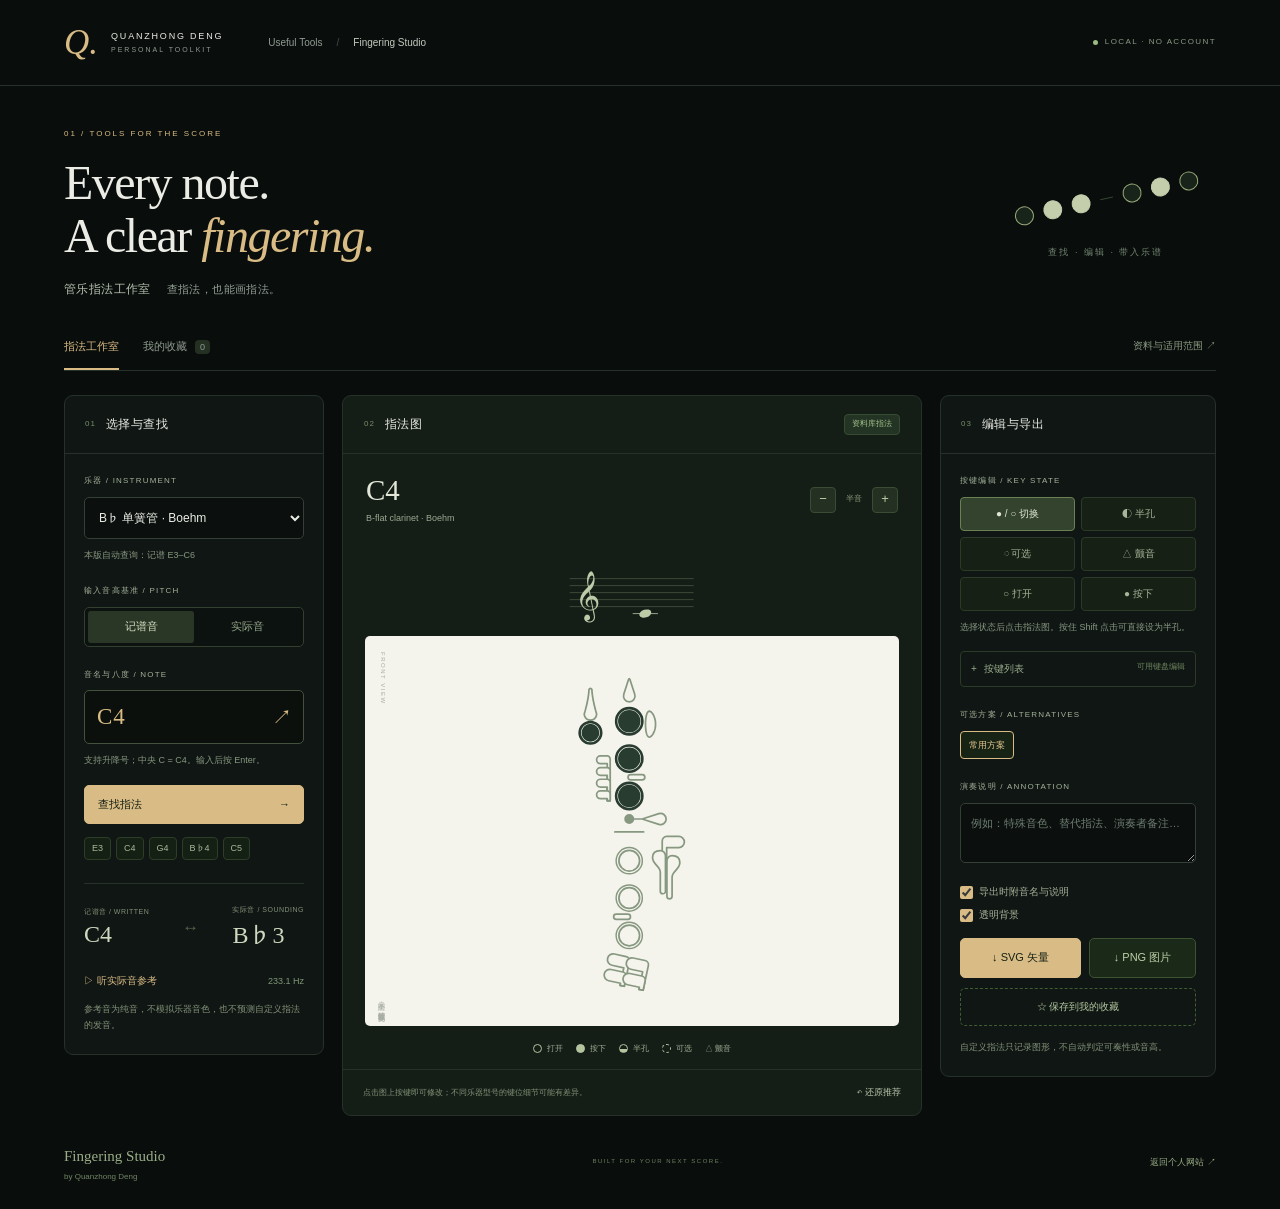
==== fingering/index.html @ a36b81ee "Add files via upload" ====
<!doctype html>
<html lang="zh-CN"><head><meta charset="utf-8"><meta name="viewport" content="width=device-width,initial-scale=1"><title>Fingering Studio · 管乐指法工作室</title><meta name="description" content="查询常用管乐指法、编辑指法图，导出 SVG 与透明 PNG。完全在浏览器内运行。"><link rel="icon" href="data:image/svg+xml,%3Csvg xmlns='http://www.w3.org/2000/svg' viewBox='0 0 64 64'%3E%3Crect width='64' height='64' rx='15' fill='%230d1210'/%3E%3Cg fill='%23d9bc85'%3E%3Ccircle cx='32' cy='17' r='6'/%3E%3Ccircle cx='32' cy='32' r='6'/%3E%3Ccircle cx='32' cy='47' r='6'/%3E%3C/g%3E%3C/svg%3E"><style>:root{--bg:#090d0c;--panel:#101614;--line:#26312a;--gold:#d9bc85;--ink:#ebece5;--muted:#909c91;--green:#b7c8a6;--paper:#f4f3ec}*{box-sizing:border-box}body{margin:0;background:var(--bg);color:var(--ink);font:13px/1.6 -apple-system,BlinkMacSystemFont,'Segoe UI','PingFang SC',sans-serif}button,input,select,textarea{font:inherit}button{cursor:pointer;color:inherit;border:0;transition:background .18s,color .18s,border-color .18s}button:disabled{opacity:.42;cursor:not-allowed}button:focus-visible,a:focus-visible,summary:focus-visible{outline:2px solid var(--gold);outline-offset:4px}a{color:inherit;text-decoration:none}input,select,textarea{color:var(--ink);background:#0b100e;border:1px solid #344036;border-radius:5px;outline:none}input:focus,select:focus,textarea:focus{border-color:var(--gold)}select{width:100%;height:42px;padding:0 10px;font-size:12px}option{background:#131b16}input[type=checkbox]{accent-color:var(--gold)}textarea{width:100%;padding:10px;resize:vertical;line-height:1.7;font-size:11px}textarea::placeholder{color:#6d7c70}[hidden]{display:none!important}.topbar{height:86px;padding:0 5%;display:flex;align-items:center;gap:45px;border-bottom:1px solid var(--line)}.brand{display:flex;align-items:center;gap:13px;flex-shrink:0}.brand>span{font:italic 35px Georgia,serif;color:var(--gold)}.brand>div{font-size:9px;letter-spacing:1.8px;line-height:1.8}.brand small{display:block;color:var(--muted);font-size:7px;letter-spacing:2px}.breadcrumb{font-size:10px;color:var(--muted);display:flex;gap:14px;align-items:center}.breadcrumb span{color:#415044}.breadcrumb b{font-weight:400;color:#c4cbbf}.local{margin-left:auto;color:#8b9c86;font-size:8px;letter-spacing:1.4px;display:flex;align-items:center;gap:7px}.local i{height:5px;width:5px;background:#9cba83;border-radius:50%}main{max-width:1480px;padding:42px 5% 0;margin:0 auto}.intro{display:flex;align-items:center;justify-content:space-between;margin-bottom:38px}.eyebrow{font-size:8px;color:var(--gold);letter-spacing:2px;margin-bottom:16px}h1{font:400 48px/1.1 Georgia,'Times New Roman',serif;letter-spacing:-1.5px;margin:0}h1 em{color:var(--gold);font-weight:400}.intro p{margin:18px 0 0;font-size:12px;color:#b4bfad;letter-spacing:.4px}.intro p span{margin-left:12px;color:var(--muted);font-size:11px}.intro-side{text-align:center;min-width:220px}.intro-side p{font-size:9px;color:#728571;letter-spacing:2px}.decor{display:flex;gap:10px;align-items:center;justify-content:center;transform:rotate(-12deg);height:58px}.decor i{height:19px;width:19px;border:1px solid #9aab7b;border-radius:50%;background:#182319}.decor i:nth-child(2),.decor i:nth-child(3),.decor i:nth-child(6){background:#c4ceac;border-color:#c4ceac}.decor span{height:1px;width:13px;background:#344631}.workspace-tabs{display:flex;align-items:center;gap:24px;border-bottom:1px solid var(--line);margin-bottom:24px}.workspace-tabs button{padding:0 0 13px;background:none;font-size:11px;color:var(--muted);border-bottom:2px solid transparent}.workspace-tabs button.active{color:var(--gold);border-color:var(--gold)}.workspace-tabs button span{font-size:9px;background:#233022;padding:2px 5px;margin-left:5px;border-radius:4px}.workspace-tabs .help-link{margin-left:auto;color:#8c9b82;font-size:10px}.studio-grid{display:grid;grid-template-columns:260px minmax(285px,1fr) 276px;gap:18px;align-items:start}.panel{border:1px solid var(--line);background:var(--panel);border-radius:9px;overflow:hidden}.panel-head{height:58px;padding:0 20px;display:flex;align-items:center;gap:10px;border-bottom:1px solid var(--line);justify-content:flex-start}.panel-head-title{display:flex;align-items:center;gap:10px}.section-num{font-size:8px;letter-spacing:1px;color:#778e69}h2{font-size:12px;font-weight:500;letter-spacing:.4px;margin:0}.control-content{padding:21px 19px}.field-label{display:block;font-size:8px;letter-spacing:1.2px;color:#a3b198;margin-bottom:9px;margin-top:22px}.field-label:first-child{margin-top:0}.field-hint{display:block;font-size:9px;color:#87977f;line-height:1.8;margin:8px 0 0}.segmented{display:flex;border:1px solid #33402e;border-radius:5px;overflow:hidden;padding:3px;background:#0c120f}.segmented button{flex:1;padding:7px;background:none;color:#94a489;font-size:11px;border-radius:3px}.segmented button.active{background:#2b3726;color:#d2ddc0}.note-input-wrap{display:flex;border:1px solid #44513c;border-radius:5px;background:#0b100d;height:54px}.note-input-wrap:focus-within{border-color:var(--gold)}.note-input-wrap input{width:100%;min-width:0;border:0;background:none;padding:0 12px;font-size:23px;letter-spacing:1px;color:var(--gold);font-family:Georgia,serif}.note-input-wrap button{width:43px;background:none;color:var(--gold);font-size:20px;flex-shrink:0}.primary{background:var(--gold);color:#152015;border:1px solid var(--gold);font-size:11px;font-weight:500;padding:10px 13px;border-radius:5px}.primary:hover{background:#e6ce9f;border-color:#e6ce9f}.search-button{margin-top:16px;width:100%;display:flex;justify-content:space-between;align-items:center}.examples{display:flex;flex-wrap:wrap;gap:5px;margin-top:13px}.examples button{background:#152015;border:1px solid #2d3d28;color:#a9b89b;padding:3px 7px;border-radius:4px;font-size:9px}.examples button:hover{border-color:#879e6c}.pitch-result{display:flex;align-items:center;justify-content:space-between;border-top:1px solid var(--line);margin-top:23px;padding-top:20px}.pitch-result small{display:block;font-size:7px;color:#829178;letter-spacing:.5px}.pitch-result strong{display:block;margin-top:4px;font:24px Georgia,serif;font-weight:400;color:#cfd8bf}.pitch-result>span{font-size:17px;color:#51634a}.tone-button{background:none;color:var(--gold);padding:0;margin-top:22px;display:flex;align-items:center;gap:6px;width:100%;font-size:10px}.tone-button>span{margin-left:auto;color:#829975;font-size:9px}.fineprint{font-size:9px;color:#829178;line-height:1.8;margin:12px 0 0}.error{font-size:10px;background:#3a2b20;color:#e4bc87;border:1px solid #655039;padding:10px;border-radius:4px;margin-top:12px}.diagram-panel{background:#151d17}.diagram-panel .panel-head{justify-content:space-between;padding:0 21px}.status-badge{font-size:8px;background:#233424;border:1px solid #354c32;color:#a6c48d;padding:3px 7px;border-radius:4px;white-space:nowrap}.status-badge.custom{background:#443724;border-color:#705936;color:#dec28a}.diagram-top{padding:20px 23px 0;display:flex;align-items:center;justify-content:space-between;gap:12px}.diagram-top strong{display:inline-block;font:29px Georgia,serif;color:#e2e7d7}.diagram-top>div>span{display:block;color:#9ba990;font-size:9px;margin-top:4px}.stepper{display:flex;align-items:center;gap:10px}.stepper>span{font-size:8px!important;color:#8b9e7b!important;margin:0!important}.stepper button{height:26px;width:26px;background:#243122;border:1px solid #3b4c34;border-radius:4px;color:#c1d1ab}.staff{height:105px;text-align:center;margin-top:5px}.staff svg{height:100%;width:220px}.paper-stage{position:relative;background:var(--paper);margin:0 22px;border-radius:5px;min-height:390px;display:flex;align-items:center;justify-content:center;padding:20px;overflow:hidden}.paper-stage::before{content:'';position:absolute;inset:0;pointer-events:none;opacity:.22;background-image:radial-gradient(#adb4a7 .55px,transparent .55px);background-size:12px 12px}.diagram{position:relative;z-index:1;--fc-ink:#283c30;--fc-key:#f4f3ec;--fc-line:#879880;--fc-paper:#f4f3ec;--fc-accent:#283c30;--fc-text:#283c30;--fc-stroke:1.2;--fc-font:Arial,sans-serif}.diagram>svg{height:345px;width:auto;overflow:visible;display:block;max-width:100%}.diagram .fc-key{cursor:pointer;outline:none}.diagram .fc-key:hover{filter:drop-shadow(0 0 1px #8b7334)}.diagram .fc-key:focus-visible{filter:drop-shadow(0 0 2px #7b5d20)}.diagram-side{position:absolute;left:11px;top:16px;bottom:16px;display:flex;justify-content:space-between;flex-direction:column;pointer-events:none;z-index:1}.diagram-side span{writing-mode:vertical-rl;letter-spacing:1.5px;font-size:6px;color:#a6ada0}.diagram-side span:last-child{font-size:7px;letter-spacing:.5px}.diagram-legend{display:flex;justify-content:center;align-items:center;gap:13px;flex-wrap:wrap;padding:17px 15px 14px;font-size:8px;color:#a2af95}.diagram-legend>span{display:flex;align-items:center;gap:5px}.diagram-legend i{width:9px;height:9px;border:1px solid #b4c49f;display:inline-block;border-radius:50%}.legend-down{background:#b4c49f}.legend-half{background:linear-gradient(to top,#b4c49f 50%,transparent 50%)}.diagram-legend .legend-optional{border-style:dashed}.diagram-footer{border-top:1px solid var(--line);padding:13px 20px;display:flex;align-items:center;gap:10px;justify-content:space-between}.diagram-footer p{font-size:8px;line-height:1.7;color:#819477;margin:0;max-width:260px}.subtle-button{background:none;color:#bdc9ad;font-size:9px;white-space:nowrap;padding:2px 0}.unsupported{background:#423622;border:1px solid #6d5835;color:#ddc491;font-size:10px;line-height:1.8;padding:11px;margin:4px 22px 15px;border-radius:5px}.high-note-hint{font-size:9px;color:#cdbd92;padding:10px 22px 0}.brush-grid{display:grid;grid-template-columns:1fr 1fr;gap:6px}.brush-grid button{background:#162015;border:1px solid #2c3b27;padding:8px 5px;font-size:10px;color:#a7b59a;border-radius:4px}.brush-grid button.active{background:#34432d;color:#e0e7d3;border-color:#6a8154}.key-details{margin-top:16px;border:1px solid #2b3b27;border-radius:4px;padding:9px 10px;color:#99ac8b;font-size:10px}.key-details summary{cursor:pointer;list-style:none}.key-details summary::before{content:'+';margin-right:7px}.key-details[open] summary::before{content:'−'}.key-details summary span{font-size:8px;float:right;color:#6e865f}.key-controls{max-height:280px;overflow:auto;margin-top:12px;scrollbar-color:#43593a #152012}.key-row{display:flex;align-items:center;gap:7px;margin-bottom:7px}.key-row label{flex:1;min-width:0;font-size:9px;color:#b8c5ad;line-height:1.4}.key-row select{width:76px;font-size:9px;height:29px;flex-shrink:0;padding:0 5px}.alternatives{display:flex;gap:5px;flex-wrap:wrap}.alternatives button{background:#172315;color:#a3b994;border:1px solid #30442a;border-radius:4px;padding:6px 8px;font-size:9px}.alternatives button.active{border-color:#d9bc85;color:#e2c68e}.alternatives p{font-size:9px;color:#84977a;margin:0}.export-options{display:grid;gap:7px;margin:15px 0}.export-options label{display:flex;align-items:center;gap:6px;font-size:10px;color:#a4b197}.export-options input{margin:0}.export-buttons{display:flex;gap:8px}.export-buttons button{flex:1;white-space:nowrap}.export-buttons button:not(.primary){background:#1b2a18;border:1px solid #3d5332;border-radius:5px;color:#bdcfa9;font-size:11px}.export-buttons button:not(.primary):hover{background:#2c3e25}.save-button{width:100%;padding:10px;margin-top:10px;background:none;color:#b4c89f;border:1px dashed #405c32;border-radius:5px;font-size:10px}.save-button:hover{background:#23371c}.edit-panel .fineprint{margin-top:13px}.library-panel{min-height:400px}.library-panel .panel-head{justify-content:space-between}.library-actions{display:flex;gap:18px}.library-actions button{background:none;color:#acbd9a;font-size:10px}.library-note{color:#91a482;font-size:11px;margin:21px}.collection-grid{display:grid;grid-template-columns:repeat(auto-fill,minmax(190px,1fr));gap:15px;padding:0 20px 20px}.collection-card{border:1px solid #344a2c;border-radius:6px;background:#152013;overflow:hidden}.collection-image{height:170px;background:#eeeee5;padding:13px;display:flex;justify-content:center;--fc-ink:#222;--fc-key:#eeeee5;--fc-line:#777;--fc-paper:#eeeee5;--fc-text:#222;--fc-accent:#222}.collection-image svg{height:100%;width:auto}.collection-card h3{margin:13px 13px 4px;font:21px Georgia,serif;color:#d3dfc3}.collection-card p{font-size:9px;color:#96ab85;line-height:1.8;margin:0 13px 13px;overflow-wrap:anywhere}.collection-actions{border-top:1px solid #2f4228;padding:10px 12px;display:flex;justify-content:space-between}.collection-actions button{font-size:10px;background:none;color:#c4d3b3}.collection-actions button:last-child{color:#a59173}.empty-library{grid-column:1/-1;min-height:290px;display:flex;align-items:center;justify-content:center;flex-direction:column;color:#7c946c}.empty-library strong{font:30px Georgia,serif;color:#aabd97}.empty-library p{font-size:11px}.empty-library button{margin-top:15px}footer{display:flex;justify-content:space-between;align-items:center;color:#6f8360;font-size:8px;gap:15px;margin:28px 0}footer>span:first-child{font-family:Georgia,serif;font-size:15px;color:#9bad88}footer em{font:8px sans-serif;color:#718564;display:block;margin-top:4px}footer>span:nth-child(2){font-size:6px;letter-spacing:1.5px}footer a{font-size:9px;color:#96ab82}.toast{position:fixed;bottom:23px;left:50%;transform:translateX(-50%);background:#e3d3ad;color:#20311b;padding:13px 20px;border-radius:7px;font-size:12px;box-shadow:0 6px 25px #0006;z-index:100;max-width:85vw}dialog{width:590px;max-width:calc(100vw - 34px);max-height:85vh;overflow:auto;background:#131d15;color:#c7d5bb;border:1px solid #405836;border-radius:12px;padding:32px;box-shadow:0 25px 90px #0009}dialog::backdrop{background:#0009;backdrop-filter:blur(5px)}dialog .dialog-close{position:absolute;top:10px;right:15px;background:none;color:#aabd97;font-size:28px}dialog h2{font:27px Georgia,serif;margin:8px 0 20px}dialog p{font-size:11px;line-height:1.95;color:#a9bc9a}dialog a{color:#ddc28c;text-decoration:underline;text-underline-offset:3px}dialog .coverage{background:#1c2a19;border:1px solid #334a29;padding:12px 17px;border-radius:5px;margin:20px 0}dialog .coverage p{margin:6px 0}dialog .source-links{display:flex;flex-wrap:wrap;gap:14px}dialog details{margin-top:20px;font-size:11px}dialog details summary{cursor:pointer;color:#b6cba5}dialog pre{font-size:9px;white-space:pre-wrap;overflow-wrap:anywhere;line-height:1.7;padding:15px;background:#0b120c;border-radius:5px;max-height:250px;overflow:auto}
@media(min-width:1550px){main{padding-top:48px}h1{font-size:56px}.studio-grid{grid-template-columns:280px minmax(340px,1fr) 300px}.paper-stage{min-height:430px}.diagram>svg{height:385px}.control-content{padding:24px}.field-label{margin-top:24px}}
@media(max-width:1150px){main{padding-left:3%;padding-right:3%}.studio-grid{grid-template-columns:235px minmax(250px,1fr) 250px;gap:12px}.topbar{padding:0 3%;gap:25px}.control-content{padding:18px 15px}.panel-head{padding:0 15px}.paper-stage{margin:0 15px}.diagram-footer{padding:12px 15px}.diagram-top{padding:18px 17px 0}.diagram-legend{gap:9px}.diagram-panel .panel-head{padding:0 17px}.status-badge{font-size:7px}.paper-stage{min-height:365px}.diagram>svg{height:325px}.intro-side{min-width:190px}}
@media(max-width:950px){.studio-grid{grid-template-columns:235px minmax(280px,1fr)}.edit-panel{grid-column:1/-1}.edit-panel .control-content{display:grid;grid-template-columns:1fr 1fr;column-gap:30px}.edit-panel .control-content>*{grid-column:1/-1}.edit-panel .brush-grid{grid-template-columns:repeat(6,1fr)}.edit-panel .field-hint{margin-top:10px}.edit-panel .key-controls{display:grid;grid-template-columns:1fr 1fr;gap:5px 20px}.edit-panel .field-label:first-child{margin-top:0}.edit-panel .export-buttons{max-width:400px}.edit-panel .save-button{max-width:400px}.local{display:none}.paper-stage{min-height:410px}.diagram>svg{height:365px}.control-content{padding:20px 18px}.intro-side{margin-right:15px}.intro{margin-bottom:30px}.topbar{height:76px}}
@media(max-width:620px){main{padding:28px 17px 0}.topbar{height:68px;padding:0 18px;gap:18px;justify-content:space-between}.brand>div{font-size:7px;letter-spacing:1px}.brand small{font-size:6px;letter-spacing:1px}.brand>span{font-size:31px}.brand{gap:9px}.breadcrumb{font-size:8px;gap:7px}.breadcrumb>b{font-size:9px}.intro-side{display:none}h1{font-size:41px}.eyebrow{font-size:7px;letter-spacing:1.5px;margin-bottom:13px}.intro p{font-size:11px;margin-top:15px}.intro p span{font-size:10px;margin-left:8px}.intro{margin-bottom:27px}.workspace-tabs{gap:18px;margin-bottom:18px}.workspace-tabs button{font-size:10px}.workspace-tabs .help-link{font-size:8px}.studio-grid{display:flex;flex-direction:column;gap:16px}.studio-grid>.panel{width:100%}.control-panel .control-content{display:grid;grid-template-columns:1fr 1fr;gap:0 16px}.control-panel .control-content>.field-label,.control-panel select,.control-panel #range-caption,.control-panel #pitch-mode,.control-panel form,.control-panel #query-error,.control-panel .examples,.control-panel .pitch-result,.control-panel .tone-button,.control-panel .fineprint{grid-column:1/-1}.control-panel .field-label{margin-top:17px}.control-panel .field-label:first-child{margin-top:0}.control-panel .pitch-result{padding-top:15px;margin-top:18px}.pitch-result strong{font-size:26px}.pitch-result>div{flex:1}.pitch-result>div:last-child{text-align:right}.pitch-result>span{margin:0 30px}.search-button{margin-top:13px}.tone-button{margin-top:17px}.control-panel .fineprint{margin-top:8px}.field-label{font-size:8px}.paper-stage{margin:0 19px;min-height:390px}.diagram>svg{height:350px}.diagram-top{padding:19px 21px 0}.staff{height:93px}.diagram-panel .panel-head{padding:0 20px}.status-badge{font-size:8px}.diagram-footer p{font-size:9px;max-width:220px}.diagram-legend{font-size:9px}.edit-panel .control-content{display:block;padding:20px}.edit-panel .brush-grid{grid-template-columns:repeat(3,1fr)}.brush-grid button{padding:10px 5px}.edit-panel .key-controls{display:block}.field-hint{font-size:10px}.key-row label{font-size:10px}.key-row select{height:33px;width:90px;font-size:10px}.edit-panel .field-label{margin-top:22px}.edit-panel .field-label:first-child{margin-top:0}.edit-panel .export-buttons,.edit-panel .save-button{max-width:none}.export-buttons button{padding:13px}.fineprint{font-size:10px}.control-panel .fineprint{font-size:9px}.panel-head{height:54px}.library-panel .panel-head{padding:0 15px;gap:7px}.library-panel .section-num{display:none}.library-actions{gap:11px}.library-actions button{font-size:9px}.library-note{font-size:10px;margin:17px}.collection-grid{grid-template-columns:1fr 1fr;padding:0 12px 12px;gap:10px}.collection-card h3{font-size:19px;margin-left:10px}.collection-card p{margin-left:10px;margin-right:10px;font-size:8px}.collection-image{height:150px}footer{flex-wrap:wrap;margin-top:23px}footer>span:nth-child(2){display:none}footer a{font-size:8px}dialog{padding:26px 23px}dialog h2{font-size:24px}.unsupported{margin-left:19px;margin-right:19px}.key-details summary span{font-size:9px}.export-options label{font-size:11px}}
@media(prefers-reduced-motion:reduce){*{scroll-behavior:auto!important;transition:none!important}}
</style></head>
<body><header class="topbar"><a href="../" class="brand" aria-label="返回个人网站"><span>Q.</span><div>QUANZHONG DENG<small>PERSONAL TOOLKIT</small></div></a><div class="breadcrumb">Useful Tools <span>/</span> <b>Fingering Studio</b></div><span class="local"><i></i>LOCAL · NO ACCOUNT</span></header>
<main><section class="intro"><div><div class="eyebrow">01 / TOOLS FOR THE SCORE</div><h1>Every note.<br>A clear <em>fingering.</em></h1><p>管乐指法工作室 <span>查指法，也能画指法。</span></p></div><div class="intro-side"><div class="decor" aria-hidden="true"><i></i><i></i><i></i><span></span><i></i><i></i><i></i></div><p>查找 · 编辑 · 带入乐谱</p></div></section>
<div class="workspace-tabs"><button class="active" id="tab-studio" aria-controls="studio">指法工作室</button><button id="tab-library" aria-controls="library">我的收藏 <span id="saved-count">0</span></button><button class="help-link" id="about-button">资料与适用范围 ↗</button></div>
<section id="studio" class="studio-grid"><aside class="control-panel panel"><div class="panel-head"><span class="section-num">01</span><h2>选择与查找</h2></div><div class="control-content"><label class="field-label" for="instrument">乐器 / INSTRUMENT</label><select id="instrument"><option value="clarinet">B♭ 单簧管 · Boehm</option><option value="flute">C 调长笛 · Boehm / C 尾管</option><option value="sax-alto">E♭ 中音萨克斯</option><option value="sax-tenor">B♭ 次中音萨克斯</option><option value="sax-soprano">B♭ 高音萨克斯</option><option value="sax-baritone">E♭ 上低音萨克斯</option></select><p id="range-caption" class="field-hint"></p>
<label class="field-label">输入音高基准 / PITCH</label><div class="segmented" id="pitch-mode"><button data-mode="written" aria-pressed="true" class="active">记谱音</button><button data-mode="concert" aria-pressed="false">实际音</button></div>
<label class="field-label" for="pitch-input">音名与八度 / NOTE</label><form id="query-form"><div class="note-input-wrap"><input id="pitch-input" value="C4" placeholder="C4 / F#5 / Bb3" autocomplete="off" spellcheck="false" aria-describedby="pitch-help"><button type="submit" aria-label="查找指法">↗</button></div><small id="pitch-help" class="field-hint">支持升降号；中央 C = C4。输入后按 Enter。</small><button type="submit" class="primary search-button">查找指法 <span>→</span></button></form><div id="query-error" class="error" role="alert" hidden></div><div class="examples" id="examples"></div>
<div class="pitch-result"><div><small>记谱音 / WRITTEN</small><strong id="written-display">C4</strong></div><span>↔</span><div><small>实际音 / SOUNDING</small><strong id="sounding-display">B♭3</strong></div></div><button id="play-tone" class="tone-button">▷ 听实际音参考 <span id="frequency"></span></button><p class="fineprint">参考音为纯音，不模拟乐器音色，也不预测自定义指法的发音。</p></div></aside>
<section class="diagram-panel panel"><div class="panel-head"><div class="panel-head-title"><span class="section-num">02</span><h2>指法图</h2></div><span id="status-badge" class="status-badge">资料库指法</span></div><div class="diagram-top"><div><strong id="diagram-title">C4</strong><span id="diagram-subtitle"></span></div><div class="stepper"><button id="semitone-down" aria-label="降低半音">−</button><span>半音</span><button id="semitone-up" aria-label="升高半音">+</button></div></div><div id="staff" class="staff" aria-label="记谱音五线谱"></div><div id="unsupported" class="unsupported" role="status" hidden></div><div class="paper-stage"><div id="diagram" class="diagram"></div><div class="diagram-side"><span>FRONT VIEW</span><span>示意图 · 按键位置非等比例</span></div></div><div id="high-note-hint" class="high-note-hint" hidden></div><div class="diagram-legend"><span><i class="legend-open"></i>打开</span><span><i class="legend-down"></i>按下</span><span><i class="legend-half"></i>半孔</span><span><i class="legend-optional"></i>可选</span><span>△ 颤音</span></div><div class="diagram-footer"><p id="diagram-caption">选择音高，点击按键即可修改。</p><button id="restore" class="subtle-button">↶ 还原推荐</button></div></section>
<aside class="edit-panel panel"><div class="panel-head"><span class="section-num">03</span><h2>编辑与导出</h2></div><div class="control-content"><label class="field-label">按键编辑 / KEY STATE</label><div class="brush-grid" id="brushes"><button class="active" data-brush="toggle" aria-pressed="true">● / ○ 切换</button><button data-brush="half" aria-pressed="false">◐ 半孔</button><button data-brush="optional" aria-pressed="false">◌ 可选</button><button data-brush="trill" aria-pressed="false">△ 颤音</button><button data-brush="open" aria-pressed="false">○ 打开</button><button data-brush="closed" aria-pressed="false">● 按下</button></div><p class="field-hint">选择状态后点击指法图。按住 Shift 点击可直接设为半孔。</p><details class="key-details"><summary>按键列表 <span>可用键盘编辑</span></summary><div id="key-controls" class="key-controls"></div></details>
<label class="field-label alternatives-label">可选方案 / ALTERNATIVES</label><div id="alternatives" class="alternatives"></div>
<label class="field-label" for="annotation">演奏说明 / ANNOTATION</label><textarea id="annotation" rows="2" maxlength="140" placeholder="例如：特殊音色、替代指法、演奏者备注…"></textarea><div class="export-options"><label><input type="checkbox" id="include-label" checked> 导出时附音名与说明</label><label><input type="checkbox" id="transparent" checked> 透明背景</label></div><div class="export-buttons"><button id="export-svg" class="primary">↓ SVG 矢量</button><button id="export-png">↓ PNG 图片</button></div><button id="save-fingering" class="save-button">☆ 保存到我的收藏</button><p class="fineprint">自定义指法只记录图形，不自动判定可奏性或音高。</p></div></aside></section>
<section id="library" class="panel library-panel" hidden><div class="panel-head"><div class="panel-head-title"><span class="section-num">MY COLLECTION</span><h2>我的收藏</h2></div><div class="library-actions"><button id="import-json">↑ 导入</button><button id="export-json">↓ 备份 JSON</button><input id="import-file" type="file" accept="application/json,.json" hidden></div></div><p class="library-note">保存在当前浏览器。下载 JSON 备份，可以在其他浏览器或设备导入。</p><div id="collection-grid" class="collection-grid"></div></section>
<footer><span>Fingering Studio <em>by Quanzhong Deng</em></span><span>BUILT FOR YOUR NEXT SCORE.</span><a href="../">返回个人网站 ↗</a></footer></main>
<div id="toast" class="toast" role="status" hidden></div>
<dialog id="about-dialog"><button class="dialog-close" id="close-about" aria-label="关闭说明">×</button><div class="eyebrow">ABOUT THE FINGERINGS</div><h2>数据、图形与适用范围。</h2><p>这是一个指法参考与绘图工具。自动查询使用随程序保存的指法表，手动编辑则由你决定每个按键的状态。</p><div class="coverage"><p><b>C 调长笛</b> Boehm / C 尾管：记谱 C4–C6。</p><p><b>B♭ 单簧管</b> 17 键 Boehm：记谱 E3–C6。</p><p><b>萨克斯</b> 现代常规键系：记谱 B♭3–F♯6。F♯6 的主方案需要高 F♯ 键。不同型号的按键与替代指法可能有差异。</p></div><p>这些范围是本版资料库的覆盖范围，不代表乐器的完整音域。暂不自动推荐多音、微分音或超出上述范围的特殊高音。所有手动修改后的音名都只是图形标注；演出用的特殊指法请与演奏者确认。</p><p>指法图、布局与基础数据基于 <a href="https://github.com/pepperhorn/fingering-components" target="_blank" rel="noreferrer">@pepperhorn/fingering-components 0.2.2</a>，按 MIT 许可证使用并保留版权声明。已对照 Yamaha 常规指法表核查常用音；本工具不是 Yamaha 产品，也没有演奏者实测认证。</p><p class="source-links"><a href="https://www.yamaha.com/en/musical_instrument_guide/clarinet/play/play002.html" target="_blank" rel="noreferrer">单簧管参考 ↗</a><a href="https://www.yamaha.com/en/musical_instrument_guide/flute/play/play002.html" target="_blank" rel="noreferrer">长笛参考 ↗</a><a href="https://www.yamaha.com/en/musical_instrument_guide/saxophone/play/play002.html" target="_blank" rel="noreferrer">萨克斯参考 ↗</a></p><details><summary>第三方组件 MIT 许可证</summary><pre id="license-text"></pre></details><p class="fineprint">程序和数据已包含在网页内。无需账号、网络 API 或原作者仓库在线；草稿与收藏保存在本机浏览器。</p></dialog>
<script>(()=>{var K={flute:{id:"flute",name:"Flute (Boehm, C foot)",family:"flute",transpose:0,ranges:{beginner:{low:"C4",high:"C6"},intermediate:{low:"C4",high:"E6"},pro:{low:"C4",high:"C7"}},registers:[{from:"C4",name:"Low"},{from:"C5",name:"Middle"},{from:"C6",name:"High"},{from:"C7",name:"Altissimo"}],note:'Front view, head joint at the top (turn with orient: "horizontal" for the usual sideways chart, head joint left). Thumb keys hang left of the stack, the G\u266F key stands right of LH3, trill keys sit between the RH cups, and the foot joint carries the D\u266F key and the nested C\u266F / C levers. Cups in group "mech" are moved by the mechanism, not a finger: they draw as faint tone holes (state na) unless a fingering sets them. Variants: "body" adds the tube and rod outline, "mech-cups" draws the mechanism cups as full keys.',viewBox:[0,0,62,309.92],panels:[{id:"front"}],variants:{body:{note:"Draws the tube and key rods behind the keys.",guides:[{id:"tube-top",x1:38.19,y1:-21,x2:38.19,y2:302.08,width:1.2},{id:"tube-bottom",x1:23.38,y1:-21,x2:23.38,y2:302.08,width:1.2},{id:"rod",x1:16.65,y1:32.85,x2:16.65,y2:200.15,width:1},{id:"foot-rod",x1:29.15,y1:208.81,x2:29.15,y2:280.92,width:1}]},"mech-cups":{note:"Mechanism cups drawn as keys (inner-ring cups, stacked G cup, foot saucers) instead of faint tone holes.",keys:{"cup-cs":{shape:"circle",r:5.38,inner:.5,default:"open",hole:!1},"cup-bb":{shape:"circle",r:7.69,inner:.5,default:"open",hole:!1},"cup-gs":{shape:"circle",r:7.69,inner:.5,default:"open",hole:!1},"cup-g":{shape:"stacked",r:7.69,inner:.5,sdx:-2.2,sdy:2.2,rot:90,default:"open",hole:!1},"cup-eb":{shape:"saucer",rx:7.69,ry:3.65,depth:1.6,rot:90,default:"open",hole:!1},"cup-cs-foot":{shape:"saucer",rx:8.08,ry:3.65,depth:1.6,rot:90,default:"open",hole:!1},"cup-c-foot":{shape:"saucer",rx:8.08,ry:3.65,depth:1.6,rot:90,default:"open",hole:!1}}}},keys:[{id:"cup-cs",label:"C\u266F key cup (mechanism)",group:"mech",x:30.12,y:20.35,shape:"circle",r:5.38,hole:!0,default:"na",hideWhenNA:!1,naStyle:"dotted"},{id:"thumb-bb",label:"Thumb B\u266D lever",shape:"crook",w:28.85,h:10,t:2.4,hand:"L",digit:"thumb",group:"thumb",x:6.65,y:44.38,rot:90},{id:"thumb-b",label:"Thumb B\u266E key",shape:"paddle",w:36.54,h:5.77,t:2.6,hand:"L",digit:"thumb",group:"thumb",x:5.69,y:59.38,rot:90},{id:"lh1",label:"Left 1",shape:"circle",r:6.15,inner:.5,hand:"L",digit:"1",group:"lh-stack",x:30.69,y:44.38},{id:"cup-bb",label:"B\u266D cup (mechanism)",group:"mech",x:30.69,y:59.77,shape:"circle",r:7.69,hole:!0,default:"na",hideWhenNA:!1,naStyle:"dotted"},{id:"lh2",label:"Left 2",shape:"circle",r:7.69,inner:.5,hand:"L",digit:"2",group:"lh-stack",x:30.69,y:76.12},{id:"lh-gs",label:"G\u266F key",shape:"flag",w:9.81,h:21.64,t:1.88,hand:"L",digit:"4",group:"lh-lever",x:44.54,y:98.69,rot:90},{id:"lh3",label:"Left 3",shape:"circle",r:8.08,inner:.5,hand:"L",digit:"3",group:"lh-stack",x:34.54,y:93.42},{id:"cup-gs",label:"G\u266F cup (mechanism)",group:"mech",x:34.92,y:112.65,shape:"circle",r:7.69,hole:!0,default:"na",hideWhenNA:!1,naStyle:"dotted"},{id:"cup-g",label:"G cup (mechanism)",group:"mech",x:30.5,y:131.31,shape:"circle",r:7.69,hole:!0,default:"na",hideWhenNA:!1,naStyle:"dotted"},{id:"rh1",label:"Right 1",shape:"circle",r:7.69,inner:.5,hand:"R",digit:"1",group:"rh-stack",x:30.69,y:152.08},{id:"trill-d",label:"D trill",shape:"club",w:4.62,h:13.85,t:2.2,hand:"R",digit:"1",group:"trill",x:23.77,y:162.65,rot:90},{id:"rh2",label:"Right 2",shape:"circle",r:7.69,inner:.5,hand:"R",digit:"2",group:"rh-stack",x:30.69,y:173.23},{id:"trill-ds",label:"D\u266F trill",shape:"club",w:4.62,h:13.85,t:2.2,hand:"R",digit:"1",group:"trill",x:23.77,y:184.77,rot:90},{id:"rh3",label:"Right 3",shape:"circle",r:7.69,inner:.5,hand:"R",digit:"3",group:"rh-stack",x:30.69,y:196.31},{id:"cup-eb",label:"D\u266F cup (mechanism)",group:"mech",x:40.31,y:220.35,shape:"circle",r:7.69,hole:!0,default:"na",hideWhenNA:!1,naStyle:"dotted"},{id:"rh-eb",label:"D\u266F (E\u266D) key",shape:"note",w:9.23,h:16.92,t:2.3,hand:"R",digit:"4",group:"foot",x:23,y:210.92,rot:90},{id:"foot-cs",label:"Foot C\u266F",shape:"ell",w:20.19,h:17.31,t:2.8,base:5.77,hand:"R",digit:"4",group:"foot",x:23.38,y:225.54,rot:90},{id:"foot-c",label:"Foot C",shape:"ell",w:15.38,h:10.77,t:2.2,base:2.2,hand:"R",digit:"4",group:"foot",x:28,y:223.23,rot:90},{id:"cup-cs-foot",label:"Foot C\u266F cup (mechanism)",group:"mech",x:19.54,y:246.31,shape:"circle",r:8.08,hole:!0,default:"na",hideWhenNA:!1,naStyle:"dotted"},{id:"cup-c-foot",label:"Foot C cup (mechanism)",group:"mech",x:19.54,y:272.27,shape:"circle",r:8.08,hole:!0,default:"na",hideWhenNA:!1,naStyle:"dotted"}]},clarinet:{id:"clarinet",name:"Clarinet (B\u266D Boehm, 17-key)",family:"single-reed",transpose:-2,ranges:{beginner:{low:"E3",high:"Bb4"},intermediate:{low:"E3",high:"C6"},pro:{low:"E3",high:"A6"}},registers:[{from:"E3",name:"Lowest"},{from:"C4",name:"Low"},{from:"C5",name:"Middle"},{from:"C6",name:"High"}],note:"Front view, facing the instrument (same as the saxophone): left-hand pinky keys on the right at the joint, right-hand pinky keys 2x2 below-right of the stack, trill keys on the left. Thumb hole and register key sit in their own column on the far left.",viewBox:[0,0,92,240],defaults:{circle:{r:9},oval:{rx:6.5,ry:3.8},pill:{w:12,h:5.5,rad:2.75},plate:{w:8,h:9}},panels:[{id:"front"}],guides:[{id:"hand-divider",x1:34,y1:121,x2:54,y2:121}],clusters:[{id:"trill",label:"Trill keys",note:"Four lh-hooks stacked on the left, centred between LH2 and LH3; pressed by the side of the right first finger.",anchor:[26,70.85],defaults:{shape:"lh-hook",w:9.45,h:5.4,stemW:2.03}},{id:"lh-table",label:"LH pinky keys",note:"Right of the stack at the joint: F/C as an rh-hook (lobe right, rod left) on top, E/B and F\u266F/C\u266F below as mirrored paddles (heads up, bellies outward), the inside one a little higher. A\u266D/E\u266D (full Boehm only) is hidden by default.",anchor:[61,128]},{id:"rh-table",label:"RH pinky keys",note:"Two-by-two below-right of the right-hand stack, each key a lobe with its rod on the right. A\u266D/E\u266D and F\u266F/C\u266F on top (rods run down past the lower keys), F/C and E/B below. Confirm positions against your instrument.",anchor:[43,212],defaults:{shape:"lh-hook",h:8,stemW:3},rotate:12}],variants:{"throat-pills":{keys:{"throat-a":{shape:"pill",w:13,h:6,x:30,y:20,rot:-6},"throat-gs":{shape:"pill",w:13,h:6,x:31,y:32,rot:-6}}},"ring-keys":{keys:{"thumb-hole":{ringed:!0},lh1:{ringed:!0},lh2:{ringed:!0},lh3:{ringed:!0},rh1:{ringed:!0},rh2:{ringed:!0},rh3:{ringed:!0}}},pins:{note:"Register key, throat A and throat G\u266F as pin keys hung from pivot knobs; G\u266F on an arm that crosses from a knob beside throat A.",keys:{register:{shape:"pin",w:7,h:14,x:17,y:33,knob:2.6,armLen:4},"throat-a":{shape:"pin",w:7,h:13,x:44,y:24,knob:2.6,armLen:4},"throat-gs":{shape:"pin",w:5.5,h:20,x:57,y:46,knob:2.6,kdx:-19,armLen:15}}}},keys:[{id:"register",label:"Register key (thumb)",shape:"taper",w:8.62,h:22.08,x:17,y:28.96,hand:"L",digit:"thumb",group:"rear",bend:0,tip:1.03,curve:1.5},{id:"thumb-hole",label:"Thumb hole",shape:"circle",r:5.6,x:17,y:52,hand:"L",digit:"thumb",group:"rear",hole:!0,ringed:!0,ringGap:1.92},{id:"throat-a",label:"Throat A",shape:"teardrop",w:8,h:17,x:44,y:22,hand:"L",digit:"1",group:"throat"},{id:"throat-gs",label:"Throat G\u266F",shape:"leaf",w:7,h:18,x:58,y:46,hand:"L",digit:"1",group:"throat",end:.45,bend:.8},{id:"lh1",label:"Left 1",shape:"circle",x:44,y:44,hand:"L",digit:"1",group:"lh-stack",hole:!0,ringed:!0,r:7.2,ringGap:1.92},{id:"lh2",label:"Left 2",shape:"circle",x:44,y:70,hand:"L",digit:"2",group:"lh-stack",hole:!0,ringed:!0,r:7.2,ringGap:1.92},{id:"lh3",label:"Left 3",shape:"circle",x:44,y:96,hand:"L",digit:"3",group:"lh-stack",hole:!0,ringed:!0,r:7.2,ringGap:1.92},{id:"lh1-eb",label:"Chromatic D\u266F/A\u266F (side E\u266D/B\u266D)",shape:"pill",w:11.7,h:3.6,x:49,y:83,hand:"L",digit:"1",group:"lh-aux",rad:1.8},{id:"lh-cs-gs",label:"C\u266F/G\u266F key",shape:"pin",w:7.8,h:16.8,x:61.28,y:112,hand:"L",digit:"3",group:"lh-aux",dir:"left",knob:2.88,armLen:6},{id:"trill-1",label:"Trill 1 (A/B\u266D)",cluster:"trill",hand:"R",digit:"1",group:"trill",dx:0,dy:0,stem:25.65},{id:"trill-2",label:"Trill 2",cluster:"trill",hand:"R",digit:"1",group:"trill",dx:0,dy:8.1,stem:17.55},{id:"trill-3",label:"Trill 3",cluster:"trill",hand:"R",digit:"1",group:"trill",dx:0,dy:16.2,stem:9.45},{id:"trill-4",label:"Trill 4",cluster:"trill",hand:"R",digit:"1",group:"trill",dx:0,dy:24.3,stem:1.35},{id:"lh-f-c",label:"LH F/C",cluster:"lh-table",shape:"rh-hook",dx:13.64,dy:0,hand:"L",digit:"4",group:"lh-table",w:15.4,h:7.7,stem:28.6,stemW:3.08},{id:"lh-e-b",label:"LH E/B",cluster:"lh-table",shape:"paddle",dx:3.7,dy:21,hand:"L",digit:"4",group:"lh-table",w:30,h:9,t:3.6,rot:90},{id:"lh-fs-cs",label:"LH F\u266F/C\u266F",cluster:"lh-table",shape:"paddle",dx:13.7,dy:24.5,hand:"L",digit:"4",group:"lh-table",w:30,h:9,t:3.6,rot:90,flip:!0},{id:"lh-ab-eb",label:"LH A\u266D/E\u266D (full Boehm)",cluster:"lh-table",shape:"plate",w:5.5,h:11,radii:[2.5,2.5,1,1],dx:11,dy:15.4,default:"na",hand:"L",digit:"4",group:"lh-table"},{id:"rh1",label:"Right 1",shape:"circle",x:44,y:141,hand:"R",digit:"1",group:"rh-stack",hole:!0,ringed:!0,r:7.2,ringGap:1.92},{id:"rh2",label:"Right 2",shape:"circle",x:44,y:167,hand:"R",digit:"2",group:"rh-stack",hole:!0,ringed:!0,r:7.2,ringGap:1.92},{id:"rh3",label:"Right 3",shape:"circle",x:44,y:193,hand:"R",digit:"3",group:"rh-stack",hole:!0,ringed:!0,r:7.2,ringGap:1.92},{id:"rh-side-eb",label:"Side E\u266D/B\u266D (sliver key)",shape:"pill",w:11.7,h:3.6,rad:1.8,x:39,y:180,hand:"R",digit:"1",group:"rh-aux"},{id:"rh-ab-eb",label:"RH A\u266D/E\u266D",cluster:"rh-table",dx:-6.7,dy:0,hand:"R",digit:"4",group:"rh-table",w:15.4,stem:12.5},{id:"rh-f-c",label:"RH F/C",cluster:"rh-table",dx:-6.7,dy:11,hand:"R",digit:"4",group:"rh-table",w:15.4,stem:1.5},{id:"rh-fs-cs",label:"RH F\u266F/C\u266F",cluster:"rh-table",dx:6.7,dy:0,hand:"R",digit:"4",group:"rh-table",w:15.4,stem:12.5},{id:"rh-e-b",label:"RH E/B",cluster:"rh-table",dx:6.7,dy:11,hand:"R",digit:"4",group:"rh-table",w:15.4,stem:1.5}]},saxophone:{id:"saxophone",name:"Saxophone",family:"single-reed",transpose:-9,ranges:{beginner:{low:"Bb3",high:"C6"},intermediate:{low:"Bb3",high:"F6"},pro:{low:"Bb3",high:"F7"}},registers:[{from:"Bb3",name:"Lowest"},{from:"C4",name:"Low"},{from:"C5",name:"Middle"},{from:"C6",name:"High"},{from:"G6",name:"Altissimo"}],horn:"alto",horns:{soprano:{name:"B\u266D soprano",transpose:-2},alto:{name:"E\u266D alto",transpose:-9},tenor:{name:"B\u266D tenor",transpose:-14},baritone:{name:"E\u266D baritone",transpose:-21}},note:"Layout is written-pitch and identical for soprano/alto/tenor/baritone. Sounding pitch is a property of the horn, not the chart.",viewBox:[0,0,106,236],defaults:{circle:{r:9},oval:{rx:6.5,ry:3.8},pill:{w:8,h:15},spatula:{w:15,h:13},teardrop:{w:11,h:20}},panels:[{id:"front"}],guides:[{id:"hand-divider",x1:31,y1:125,x2:50,y2:125}],clusters:[{id:"palm",label:"Palm keys",anchor:[72,30],rotate:0,defaults:{shape:"leaf",w:8.5,h:21,end:.45,bend:1}},{id:"side",label:"Side keys",note:"Top to bottom: high E (C3), side C (Tc), side B\u266D (Ta), west of the right-hand stack.",anchor:[21,108],rotate:0,flow:{axis:"y",pitch:17},defaults:{shape:"bean",w:6.5,h:15,bend:0,taper:.85}},{id:"lh-table",label:"LH pinky table",note:"East of the stack, straddling the LH/RH divider. One table: a short, wide G\u266F on top, tall B | C\u266F side by side, and a curved B\u266D wrapping underneath.",anchor:[67,104],rotate:0,defaults:{shape:"plate",w:20,h:16}},{id:"rh-table",label:"RH pinky keys",note:"Default look is the split circle: D\u266F (low E\u266D) and low C as two domes base-to-base, at seven o'clock of the right-hand stack. The cluster defaults stay `plate` so `rh-table-stacked` keeps inheriting a plate; the dome is set per key.",anchor:[20,210],rotate:0,defaults:{shape:"plate",w:7.5,h:20,radii:[3,3,3.5,3.5]}}],variants:{"palm-teardrop":{clusters:{palm:{anchor:[68,33],rotate:-4,flow:{axis:"x",pitch:10,stagger:-8},defaults:{shape:"teardrop",w:10,h:19,dir:"up",tipRound:2,end:null,bend:null}}},keys:{"palm-f":{dx:null,dy:null,rot:null},"palm-eb":{dx:null,dy:null,rot:null},"palm-d":{dx:null,dy:null,rot:null}}},"rh-table-stacked":{note:"`shape`/`dir`/`default` are restated here because the base rh-table keys are now domes with the rollers off; without them this variant would silently inherit the dome look.",clusters:{"rh-table":{anchor:[13,206],rotate:-6}},keys:{"rh-eb":{shape:"plate",dx:0,dy:-9,w:9,h:12,radii:[3,3,2,2]},"rh-c":{shape:"plate",dir:null,dx:0,dy:10,w:10,h:16,radii:[2,2,4,4]},"rh-roller-top":{dy:-17,h:8,default:"open"},"rh-roller-bottom":{dy:-.5,h:9,default:"open"}}},"lh-table-domes":{keys:{"lh-gs":{shape:"dome",h:7,w:17,dy:1.5,radii:null},"lh-cs":{h:10,w:8,dx:4.25,dy:11,radii:[1.5,1.5,1.5,1.5]},"lh-b":{h:10,w:8,dx:-4.25,dy:11,radii:[1.5,1.5,1.5,1.5]},"lh-bb":{shape:"dome",dir:"down",w:17,h:7,bend:null,dy:20.5},"lh-roller-top":{default:"na"},"lh-roller-bottom":{default:"na"}}},"rh-table-domes":{note:"Now a no-op: this geometry is the base rh-table. Kept so saved boards that name the variant still validate and render identically.",clusters:{"rh-table":{anchor:[20,210],rotate:0}},keys:{"rh-eb":{shape:"dome",w:17,h:8,dx:0,dy:-4.8,radii:null},"rh-c":{shape:"dome",dir:"down",w:17,h:8,dx:0,dy:4.8,radii:null},"rh-roller-top":{default:"na"},"rh-roller-bottom":{default:"na"}}},"side-levers":{clusters:{side:{anchor:[14,108],defaults:{shape:"lever",size:"lg",stemDir:"right",w:null,h:null,bend:null,taper:null}}}},"side-pills":{clusters:{side:{anchor:[18,113],flow:{axis:"y",pitch:12},defaults:{shape:"pill",w:15,h:6.5,rad:3.2,bend:null,taper:null}}}},"high-fs-single":{keys:{"high-fs":{y:180},"high-g":{default:"na"}}},"rh-table-spatulas":{note:"`shape`/`dir` are restated here because the base rh-table keys are now domes; without them this variant would silently inherit the dome look.",clusters:{"rh-table":{anchor:[24,224],rotate:9,flow:{axis:"x",pitch:18},defaults:{shape:"spatula",w:16,h:14,rad:5,radii:null}}},keys:{"rh-eb":{shape:"spatula",dx:null,dy:null,w:null,h:null},"rh-c":{shape:"spatula",dir:null,dx:null,dy:null,w:null,h:null},"rh-roller-top":{default:"na"},"rh-roller-bottom":{default:"na"}}},"lh-table-spatulas":{clusters:{"lh-table":{anchor:[66,100],flow:{axis:"y",pitch:15,drift:1},defaults:{shape:"spatula",w:14,h:12,rad:4.5}}},keys:{"lh-gs":{dx:null,dy:null,h:null,radii:null},"lh-cs":{dx:null,dy:null,w:null,h:null,radii:null},"lh-b":{dx:null,dy:null,w:null,h:null,radii:null,ddx:-1.5},"lh-bb":{shape:"spatula",dx:null,dy:null,w:null,h:null,bend:null,dir:null,ddx:-3},"lh-roller-top":{default:"na"},"lh-roller-bottom":{default:"na"}}},"palm-bean":{clusters:{palm:{flow:{axis:"x",pitch:12,stagger:-6},defaults:{shape:"bean",w:8.5,h:18,bend:1.3,taper:.72,tipRound:null}}},keys:{"palm-f":{dx:null,dy:null,rot:-8},"palm-eb":{dx:null,dy:null,rot:6},"palm-d":{dx:null,dy:null,rot:20}}},"plain-circles":{note:"Main stack and front F as plain circles instead of top-down saucers.",keys:{lh1:{shape:"circle",size:null},lh2:{shape:"circle",size:null},lh3:{shape:"circle",size:null},rh1:{shape:"circle",size:null},rh2:{shape:"circle",size:null},rh3:{shape:"circle",size:null},"front-f":{shape:"circle",size:null,r:5}}},"palm-taper":{clusters:{palm:{anchor:[66,30],flow:{axis:"x",pitch:11,stagger:-7},defaults:{shape:"taper",w:7.5,h:24,tip:.8,bend:1.4,curve:1.7,tipRound:null}}},keys:{"palm-f":{dx:null,dy:null,rot:-10},"palm-eb":{dx:null,dy:null,rot:2},"palm-d":{dx:null,dy:null,rot:14}}}},keys:[{id:"thumb-rest",label:"Left thumb rest",shape:"circle",r:6.5,x:15,y:33,hand:"L",digit:"thumb",group:"octave"},{id:"octave",label:"Octave key (thumb)",shape:"bean",w:6,h:14,bend:-.6,dir:"right",x:15,y:20.5,hand:"L",digit:"thumb",group:"octave"},{id:"front-f",label:"Front F",shape:"saucer-top",size:"sm",relativeTo:"lh1",place:"above",gap:8,hand:"L",digit:"1",group:"lh-aux"},{id:"lh1",label:"Left 1 (B)",shape:"saucer-top",size:"md",x:41,y:44,hand:"L",digit:"1",group:"lh-stack"},{id:"lh2",label:"Left 2 (A)",shape:"saucer-top",size:"md",relativeTo:"lh1",place:"below",gap:10,hand:"L",digit:"2",group:"lh-stack"},{id:"lh3",label:"Left 3 (G)",shape:"saucer-top",size:"md",relativeTo:"lh2",place:"below",gap:10,hand:"L",digit:"3",group:"lh-stack"},{id:"bis",label:"Bis B\u266D",shape:"oval",relativeTo:"lh1",place:"below",gap:0,offset:[16,0],hand:"L",digit:"1",group:"lh-aux"},{id:"palm-d",label:"Palm D (C1)",cluster:"palm",index:2,dx:10.5,dy:0,rot:12,hand:"L",digit:"palm",group:"palm"},{id:"palm-eb",label:"Palm E\u266D (C2)",cluster:"palm",index:1,dx:-1,dy:-12.5,rot:12,hand:"L",digit:"palm",group:"palm"},{id:"palm-f",label:"Palm F (C4)",cluster:"palm",index:0,dx:0,dy:13.5,rot:12,hand:"L",digit:"palm",group:"palm"},{id:"side-bb",label:"Side B\u266D (Ta)",cluster:"side",index:2,hand:"R",digit:"1",group:"side"},{id:"side-c",label:"Side C (Tc)",cluster:"side",index:1,hand:"R",digit:"1",group:"side"},{id:"side-e",label:"Side E (high E, C3)",cluster:"side",index:0,hand:"R",digit:"1",group:"side"},{id:"high-fs",label:"High F\u266F (C5)",shape:"bean",w:5.5,h:10,bend:0,x:22,y:175,hand:"R",digit:"1",group:"side"},{id:"high-g",label:"High G (pro horns)",shape:"bean",w:5.5,h:10,bend:0,x:22,y:186.5,hand:"R",digit:"1",group:"side"},{id:"lh-gs",label:"G\u266F",cluster:"lh-table",dx:0,dy:0,h:9.5,radii:[4.75,4.75,3,3],hand:"L",digit:"4",group:"lh-table"},{id:"lh-cs",label:"Low C\u266F",cluster:"lh-table",dx:5.9,dy:12.8,w:8.2,h:12.6,radii:[2,2,3.5,3.5],hand:"L",digit:"4",group:"lh-table"},{id:"lh-b",label:"Low B",cluster:"lh-table",dx:-5.9,dy:12.8,w:8.2,h:12.6,radii:[2,2,3.5,3.5],hand:"L",digit:"4",group:"lh-table"},{id:"lh-roller-top",label:"LH roller (upper, B | C\u266F)",cluster:"lh-table",shape:"cylinder",dx:0,dy:7.9,w:3.4,h:7,rot:90,radii:null,hand:"L",digit:"4",group:"rollers"},{id:"lh-roller-bottom",label:"LH roller (lower, B | C\u266F)",cluster:"lh-table",shape:"cylinder",dx:0,dy:17.7,w:3.4,h:7,rot:90,radii:null,hand:"L",digit:"4",group:"rollers"},{id:"lh-bb",label:"Low B\u266D",cluster:"lh-table",shape:"bean",dx:0,dy:26,w:8.5,h:23,bend:1.6,dir:"right",hand:"L",digit:"4",group:"lh-table"},{id:"rh1",label:"Right 1 (F)",shape:"saucer-top",size:"md",x:41,y:150,hand:"R",digit:"1",group:"rh-stack"},{id:"rh2",label:"Right 2 (E)",shape:"saucer-top",size:"md",relativeTo:"rh1",place:"below",gap:10,hand:"R",digit:"2",group:"rh-stack"},{id:"rh3",label:"Right 3 (D)",shape:"saucer-top",size:"md",relativeTo:"rh2",place:"below",gap:10,hand:"R",digit:"3",group:"rh-stack"},{id:"alt-fs",label:"Alternate F\u266F",shape:"oval",x:25,y:164,hand:"R",digit:"3",group:"rh-aux"},{id:"rh-eb",label:"Low E\u266D (D\u266F)",cluster:"rh-table",shape:"dome",dx:0,dy:-4.8,w:17,h:8,radii:null,hand:"R",digit:"4",group:"rh-table"},{id:"rh-c",label:"Low C",cluster:"rh-table",shape:"dome",dir:"down",dx:0,dy:4.8,w:17,h:8,radii:null,hand:"R",digit:"4",group:"rh-table"},{id:"rh-roller-top",label:"RH roller (D\u266F | C, one end)",cluster:"rh-table",shape:"cylinder",dx:0,dy:-5.63,w:3.91,h:8.05,rot:90,radii:null,default:"na",hand:"R",digit:"4",group:"rollers"},{id:"rh-roller-bottom",label:"RH roller (D\u266F | C, other end)",cluster:"rh-table",shape:"cylinder",dx:0,dy:5.63,w:3.91,h:8.05,rot:90,radii:null,default:"na",hand:"R",digit:"4",group:"rollers"}]}},Et={flute:[{note:"C",octave:4,down:["thumb-b","lh1","lh2","lh3","rh1","rh2","rh3","foot-c","foot-cs"],midi:60},{note:"C#",octave:4,down:["thumb-b","lh1","lh2","lh3","rh1","rh2","rh3","foot-cs"],midi:61},{note:"D",octave:4,down:["thumb-b","lh1","lh2","lh3","rh1","rh2","rh3"],midi:62},{note:"D#",octave:4,down:["thumb-b","lh1","lh2","lh3","rh1","rh2","rh3","rh-eb"],midi:63},{note:"E",octave:4,down:["thumb-b","lh1","lh2","lh3","rh1","rh2","rh-eb"],midi:64},{note:"F",octave:4,down:["thumb-b","lh1","lh2","lh3","rh1","rh-eb"],midi:65},{note:"F#",octave:4,down:["thumb-b","lh1","lh2","lh3","rh3","rh-eb"],alternates:[{down:["thumb-b","lh1","lh2","lh3","rh2","rh-eb"]}],midi:66},{note:"G",octave:4,down:["thumb-b","lh1","lh2","lh3","rh-eb"],midi:67},{note:"G#",octave:4,down:["thumb-b","lh1","lh2","lh3","lh-gs","rh-eb"],midi:68},{note:"A",octave:4,down:["thumb-b","lh1","lh2","rh-eb"],alternates:[{down:["thumb-b","lh1","lh2","lh-gs","rh1","rh3","rh-eb"]}],midi:69},{note:"A#",octave:4,down:["thumb-b","lh1","rh1","rh-eb"],alternates:[{down:["thumb-bb","lh1","rh-eb"]}],midi:70},{note:"B",octave:4,down:["thumb-b","lh1","rh-eb"],midi:71},{note:"C",octave:5,down:["lh1","rh-eb"],alternates:[{down:["lh1","lh2","lh3","rh1","rh2","rh3","foot-c","foot-cs"]}],midi:72},{note:"C#",octave:5,down:["rh-eb"],alternates:[{down:["lh2","lh3","rh1","rh2","rh3","foot-cs"]}],midi:73},{note:"D",octave:5,down:["thumb-b","lh2","lh3","rh1","rh2","rh3"],midi:74},{note:"D#",octave:5,down:["thumb-b","lh2","lh3","rh1","rh2","rh3","rh-eb"],midi:75},{note:"E",octave:5,down:["thumb-b","lh1","lh2","lh3","rh1","rh2","rh-eb"],midi:76},{note:"F",octave:5,down:["thumb-b","lh1","lh2","lh3","rh1","rh-eb"],midi:77},{note:"F#",octave:5,down:["thumb-b","lh1","lh2","lh3","rh3","rh-eb"],alternates:[{down:["thumb-b","lh1","lh2","lh3","rh2","rh-eb"]}],midi:78},{note:"G",octave:5,down:["thumb-b","lh1","lh2","lh3","rh-eb"],midi:79},{note:"G#",octave:5,down:["thumb-b","lh1","lh2","lh3","lh-gs","rh-eb"],midi:80},{note:"A",octave:5,down:["thumb-b","lh1","lh2","rh-eb"],alternates:[{down:["thumb-b","lh1","lh2","lh-gs","rh1","rh3","rh-eb"]}],midi:81},{note:"A#",octave:5,down:["thumb-b","lh1","rh1","rh-eb"],alternates:[{down:["thumb-bb","lh1","rh-eb"]}],midi:82},{note:"B",octave:5,down:["thumb-b","lh1","rh-eb"],midi:83},{note:"C",octave:6,down:["lh1","rh-eb"],alternates:[{down:["lh1","lh2","lh3","rh1","rh2","rh3","foot-c","foot-cs"]}],midi:84}],clarinet:[{note:"E",octave:3,down:["thumb-hole","lh1","lh2","lh3","rh1","rh2","rh3","lh-e-b","rh-f-c"],alternates:[{down:["thumb-hole","lh1","lh2","lh3","rh1","rh2","rh3","rh-e-b"]}],midi:52},{note:"F",octave:3,down:["thumb-hole","lh1","lh2","lh3","rh1","rh2","rh3","rh-f-c"],alternates:[{down:["thumb-hole","lh1","lh2","lh3","rh1","rh2","rh3","lh-f-c"]}],midi:53},{note:"F#",octave:3,down:["thumb-hole","lh1","lh2","lh3","rh1","rh2","rh3","lh-fs-cs","rh-f-c"],alternates:[{down:["thumb-hole","lh1","lh2","lh3","rh1","rh2","rh3","rh-fs-cs"]}],midi:54},{note:"G",octave:3,down:["thumb-hole","lh1","lh2","lh3","rh1","rh2","rh3"],midi:55},{note:"G#",octave:3,down:["thumb-hole","lh1","lh2","lh3","rh1","rh2","rh3","rh-ab-eb"],midi:56},{note:"A",octave:3,down:["thumb-hole","lh1","lh2","lh3","rh1","rh2"],midi:57},{note:"A#",octave:3,down:["thumb-hole","lh1","lh2","lh3","rh1"],midi:58},{note:"B",octave:3,down:["thumb-hole","lh1","lh2","lh3","rh2"],alternates:[{down:["thumb-hole","lh1","lh2","lh3","rh1","rh-side-eb"]}],midi:59},{note:"C",octave:4,down:["thumb-hole","lh1","lh2","lh3"],midi:60},{note:"C#",octave:4,down:["thumb-hole","lh1","lh2","lh3","lh-cs-gs"],midi:61},{note:"D",octave:4,down:["thumb-hole","lh1","lh2"],midi:62},{note:"D#",octave:4,down:["thumb-hole","lh1","lh2","trill-4"],alternates:[{down:["thumb-hole","lh1","lh2","lh1-eb"]}],midi:63},{note:"E",octave:4,down:["thumb-hole","lh1"],midi:64},{note:"F",octave:4,down:["thumb-hole"],midi:65},{note:"F#",octave:4,down:["lh1"],alternates:[{down:["thumb-hole","trill-3","trill-4"]}],midi:66},{note:"G",octave:4,down:[],midi:67},{note:"G#",octave:4,down:["throat-gs"],midi:68},{note:"A",octave:4,down:["throat-a"],midi:69},{note:"A#",octave:4,down:["throat-a","register"],alternates:[{down:["throat-a","trill-4"]}],midi:70},{note:"B",octave:4,down:["register","thumb-hole","lh1","lh2","lh3","rh1","rh2","rh3","lh-e-b","rh-f-c"],alternates:[{down:["register","thumb-hole","lh1","lh2","lh3","rh1","rh2","rh3","rh-e-b"]}],midi:71},{note:"C",octave:5,down:["register","thumb-hole","lh1","lh2","lh3","rh1","rh2","rh3","rh-f-c"],alternates:[{down:["register","thumb-hole","lh1","lh2","lh3","rh1","rh2","rh3","lh-f-c"]}],midi:72},{note:"C#",octave:5,down:["register","thumb-hole","lh1","lh2","lh3","rh1","rh2","rh3","lh-fs-cs","rh-f-c"],alternates:[{down:["register","thumb-hole","lh1","lh2","lh3","rh1","rh2","rh3","rh-fs-cs"]}],midi:73},{note:"D",octave:5,down:["register","thumb-hole","lh1","lh2","lh3","rh1","rh2","rh3"],midi:74},{note:"D#",octave:5,down:["register","thumb-hole","lh1","lh2","lh3","rh1","rh2","rh3","rh-ab-eb"],midi:75},{note:"E",octave:5,down:["register","thumb-hole","lh1","lh2","lh3","rh1","rh2"],midi:76},{note:"F",octave:5,down:["register","thumb-hole","lh1","lh2","lh3","rh1"],midi:77},{note:"F#",octave:5,down:["register","thumb-hole","lh1","lh2","lh3","rh2"],alternates:[{down:["register","thumb-hole","lh1","lh2","lh3","rh1","rh-side-eb"]}],midi:78},{note:"G",octave:5,down:["register","thumb-hole","lh1","lh2","lh3"],midi:79},{note:"G#",octave:5,down:["register","thumb-hole","lh1","lh2","lh3","lh-cs-gs"],midi:80},{note:"A",octave:5,down:["register","thumb-hole","lh1","lh2"],midi:81},{note:"A#",octave:5,down:["register","thumb-hole","lh1","lh2","trill-4"],alternates:[{down:["register","thumb-hole","lh1","lh2","lh1-eb"]}],midi:82},{note:"B",octave:5,down:["register","thumb-hole","lh1"],midi:83},{note:"C",octave:6,down:["register","thumb-hole"],midi:84}],saxophone:[{note:"Bb",note_text:"lowest note",octave:3,down:["lh1","lh2","lh3","rh1","rh2","rh3","lh-bb"],optional:["rh-c"],midi:58},{note:"B",octave:3,down:["lh1","lh2","lh3","rh1","rh2","rh3","lh-b"],optional:["rh-c"],midi:59},{note:"C",octave:4,down:["lh1","lh2","lh3","rh1","rh2","rh3","rh-c"],midi:60},{note:"C#",octave:4,down:["lh1","lh2","lh3","rh1","rh2","rh3","lh-cs"],optional:["rh-c"],midi:61},{note:"D",octave:4,down:["lh1","lh2","lh3","rh1","rh2","rh3"],midi:62},{note:"Eb",octave:4,down:["lh1","lh2","lh3","rh1","rh2","rh3","rh-eb"],midi:63},{note:"E",octave:4,down:["lh1","lh2","lh3","rh1","rh2"],midi:64},{note:"F",octave:4,down:["lh1","lh2","lh3","rh1"],midi:65},{note:"F#",octave:4,down:["lh1","lh2","lh3","rh2"],alternates:[{down:["lh1","lh2","lh3","rh1","alt-fs"]}],midi:66},{note:"G",octave:4,down:["lh1","lh2","lh3"],midi:67},{note:"G#",octave:4,down:["lh1","lh2","lh3","lh-gs"],midi:68},{note:"A",octave:4,down:["lh1","lh2"],midi:69},{note:"Bb",note_text:"alternate B\u266D fingerings",octave:4,down:["lh1","bis"],alternates:[{down:["lh1","lh2","side-bb"]},{down:["lh1","rh2"]}],midi:70},{note:"B",octave:4,down:["lh1"],midi:71},{note:"C",octave:5,down:["lh2"],alternates:[{down:["lh1","side-c"]}],midi:72},{note:"C#",octave:5,down:[],midi:73},{note:"D",octave:5,down:["octave","lh1","lh2","lh3","rh1","rh2","rh3"],midi:74},{note:"Eb",octave:5,down:["octave","lh1","lh2","lh3","rh1","rh2","rh3","rh-eb"],midi:75},{note:"E",octave:5,down:["octave","lh1","lh2","lh3","rh1","rh2"],midi:76},{note:"F",octave:5,down:["octave","lh1","lh2","lh3","rh1"],midi:77},{note:"F#",octave:5,down:["octave","lh1","lh2","lh3","rh2"],alternates:[{down:["octave","lh1","lh2","lh3","rh1","alt-fs"]}],midi:78},{note:"G",octave:5,down:["octave","lh1","lh2","lh3"],midi:79},{note:"G#",octave:5,down:["octave","lh1","lh2","lh3","lh-gs"],midi:80},{note:"A",octave:5,down:["octave","lh1","lh2"],midi:81},{note:"Bb",note_text:"alternate B\u266D fingerings",octave:5,down:["octave","lh1","bis"],alternates:[{down:["octave","lh1","lh2","side-bb"]},{down:["octave","lh1","rh2"]}],midi:82},{note:"B",octave:5,down:["octave","lh1"],midi:83},{note:"C",octave:6,down:["octave","lh2"],alternates:[{down:["octave","lh1","side-c"]}],midi:84},{note:"C#",octave:6,down:["octave"],midi:85},{note:"D",octave:6,down:["octave","palm-d"],midi:86},{note:"Eb",octave:6,down:["octave","palm-d","palm-eb"],midi:87},{note:"E",octave:6,down:["octave","palm-d","palm-eb","side-e"],alternates:[{down:["octave","front-f","lh2","lh3"]}],midi:88},{note:"F",octave:6,down:["octave","palm-d","palm-eb","palm-f","side-e"],alternates:[{down:["octave","front-f","lh2"]}],midi:89},{note:"F#",octave:6,down:["octave","palm-d","palm-eb","palm-f","side-e","high-fs"],alternates:[{down:["octave","front-f","lh2","side-bb"]},{down:["octave","front-f","lh2","high-fs"]}],midi:90}]};var Ut=0,Vt=t=>`${t}-${(Ut++).toString(36)}`,Zt="var(--fc-ink, #16212b)",v="var(--fc-line, #8795a3)",B="var(--fc-key, #eef1f4)",_="var(--fc-accent, #16212b)",Yt="var(--fc-ink-2, #5b7fa6)",ct="var(--fc-highlight, #e2553b)",Kt="var(--fc-paper, #ffffff)",ut="var(--fc-text, #16212b)",Q="var(--fc-font, Poppins, system-ui, sans-serif)",E="var(--fc-stroke, 1.4)";var _t={half:.5,quarter:.25,"three-q":.75};function Xt(t,e,r={}){return t==="na"&&r.naStyle==="dotted"?`stroke="${v}" stroke-width="1.2" stroke-dasharray=".01 2.4" stroke-linecap="round"`:t==="highlight"?`stroke="${ct}" stroke-width="${E}" stroke-linejoin="round"`:t==="optional"?`stroke="${e}" stroke-width="${E}" stroke-dasharray="2.2 1.8" stroke-linecap="round"`:t==="na"?`stroke="${v}" stroke-width="0.8" stroke-opacity="0.3"`:t==="closed"?`stroke="${e}" stroke-width="${E}" stroke-linejoin="round"`:`stroke="${v}" stroke-width="${E}" stroke-linejoin="round"`}function Jt(t,e,r,n,i){let l=Vt("clip"),[a,s,o,h]=r,c;switch(i){case"top":c=`x="${a}" y="${s}" width="${o}" height="${h*n}"`;break;case"left":c=`x="${a}" y="${s}" width="${o*n}" height="${h}"`;break;case"right":c=`x="${a+o*(1-n)}" y="${s}" width="${o*n}" height="${h}"`;break;default:c=`x="${a}" y="${s+h*(1-n)}" width="${o}" height="${h*n}"`}return`<defs><clipPath id="${l}"><rect ${c}/></clipPath></defs>${t}<g clip-path="url(#${l})">${e}</g>`}var At="fc-hatch",Ct=`<defs><pattern id="${At}" width="3" height="3" patternTransform="rotate(45)" patternUnits="userSpaceOnUse"><line x1="0" y1="0" x2="0" y2="3" stroke="${_}" stroke-width="1.4"/></pattern></defs>`;function Qt(t,e){return t==="closed"?e:t==="highlight"?ct:t==="alt"?`url(#${At})`:t==="na"||t==="optional"?"none":B}function T(t,e,r,n){let i=t.state,l=Rt(t),a=Xt(i,l,t);if(i==="na")return r(`fill="none" ${a}`);if(i==="ring")return r(`fill="${_}" stroke="${_}" stroke-width="${E}"`)+r(`fill="var(--fc-ring-hole, ${B})" stroke="none"`,.5);let s=_t[i];return s?Jt(r(`fill="${B}" ${a}`),r(`fill="${l}" stroke="none"`),e,s,n||"bottom"):r(`fill="${Qt(i,l)}" ${a}`)}var Rt=t=>t.tone===2?Yt:Zt;function j(t){let e=t.r??9,r=(s,o=1)=>`<circle cx="${t.x}" cy="${t.y}" r="${e*o}" ${s}/>`,n=t.hole?(s,o)=>r(s.replace(`fill="${B}"`,'fill="var(--fc-hole, none)"'),o):r,i=T(t,[t.x-e,t.y-e,e*2,e*2],n,t.fillFrom);if(t.inner&&t.state!=="na"&&(i+=`<circle cx="${t.x}" cy="${t.y}" r="${Math.round(e*t.inner*100)/100}" fill="none" stroke="${v}" stroke-width="${E}"/>`),!t.ringed||t.state==="na")return i;let l=t.state==="closed"||t.state==="highlight";return`<circle cx="${t.x}" cy="${t.y}" r="${e+(t.ringGap??2.4)}" fill="none" stroke="${l?t.state==="highlight"?ct:Rt(t):v}" stroke-width="${l?1.8:1}"/>`+i}function pt(t){let e=t.rx??6.5,r=t.ry??3.8,n=(i,l=1)=>`<ellipse cx="${t.x}" cy="${t.y}" rx="${e*l}" ry="${r*l}" ${i}/>`;return T(t,[t.x-e,t.y-r,e*2,r*2],n,t.fillFrom)}function I(t){let e=t.w??8,r=t.h??16,n=t.rad??Math.min(e,r)/2,i=(l,a=1)=>{let s=e*a,o=r*a;return`<rect x="${t.x-s/2}" y="${t.y-o/2}" width="${s}" height="${o}" rx="${n*a}" ${l}/>`};return T(t,[t.x-e/2,t.y-r/2,e,r],i,t.fillFrom)}function Pt(t){let e=t.w??16,r=t.h??14,n=[].concat(t.radii??t.rad??3),[i,l,a,s]=[0,1,2,3].map(c=>Math.min(n[c]??n[0],e/2,r/2)),o=c=>Math.round(c*100)/100,h=(c,p=1)=>{let w=e*p,g=r*p,m=t.x-w/2,f=t.y-g/2,[$,b,y,L]=[i*p,l*p,a*p,s*p];return`<path d="M ${o(m+$)} ${o(f)} H ${o(m+w-b)} A ${o(b)} ${o(b)} 0 0 1 ${o(m+w)} ${o(f+b)} V ${o(f+g-y)} A ${o(y)} ${o(y)} 0 0 1 ${o(m+w-y)} ${o(f+g)} H ${o(m+L)} A ${o(L)} ${o(L)} 0 0 1 ${o(m)} ${o(f+g-L)} V ${o(f+$)} A ${o($)} ${o($)} 0 0 1 ${o(m+$)} ${o(f)} Z" ${c}/>`};return T(t,[t.x-e/2,t.y-r/2,e,r],h,t.fillFrom)}function kt(t){let e=t.w??16,r=t.h??8,n=l=>Math.round(l*100)/100,i=(l,a=1)=>{let s=e/2*a,o=r*a,h=t.y+r/2*a;return`<path d="M ${n(t.x-s)} ${n(h)} A ${n(s)} ${n(o)} 0 0 1 ${n(t.x+s)} ${n(h)} Z" stroke-linejoin="round" ${l}/>`};return T(t,[t.x-e/2,t.y-r/2,e,r],i,t.fillFrom)}function te(t){let e=t.w??8,r=t.h??16,n=t.knob??2.6,i=t.kdx??0,l=t.armLen??4,a=t.y-r/2,s=a-l-n,o=t.x+i;return`<path d="${i?`M ${o} ${s} H ${t.x} V ${a+1}`:`M ${o} ${s+n} V ${a+1}`}" fill="none" stroke="${v}" stroke-width="${E}" stroke-linecap="round" stroke-linejoin="round"/><circle cx="${o}" cy="${s}" r="${n}" fill="var(--fc-pearl, ${v})" stroke="${v}" stroke-width="${E}"/>`+dt({...t,w:e,h:r,tipRound:t.tipRound??1.2})}function ht(t){let e=t.w??16,r=t.h??7,n=t.stem??12,i=t.stemW??3,l=s=>Math.round(s*100)/100,a=(s,o=1)=>{let h=e*o,c=r*o,p=n*o,w=i*o,g=c/2,m=t.x-h/2,f=t.x+h/2,$=t.y-c/2,b=t.y+c/2,y=Math.min(g,w),L=`M ${l(m+g)} ${l($)} H ${l(f-y)} A ${l(y)} ${l(y)} 0 0 1 ${l(f)} ${l($+y)} V ${l(b+p)} H ${l(f-w)} V ${l(b)} H ${l(m+g)} A ${l(g)} ${l(g)} 0 0 1 ${l(m+g)} ${l($)} Z`,M=t.flip?` transform="translate(${l(2*t.x)} 0) scale(-1 1)"`:"";return`<path d="${L}"${M} stroke-linejoin="round" ${s}/>`};return T(t,[t.x-e/2,t.y-r/2,e,r+n],a,t.fillFrom??"left")}function ee(t){return I({...t,w:t.w??20,h:t.h??5})}function re(t){return I({...t,w:t.w??15,h:t.h??13,rad:t.rad??4})}var X={sm:{w:5,h:9,stem:6,rod:2},md:{w:6,h:12,stem:7,rod:2.4},lg:{w:8,h:16,stem:9,rod:3}};function ne(t){let e=X[t.size]||X.md,r=t.w??e.w,n=t.h??e.h,i=t.stem??e.stem,l=t.rod??e.rod,a=t.stemDir??"left",s=a==="left"?t.x-r/2-i:t.x+r/2,o=a==="left"?t.x-r/2:t.x+r/2+i,h;if(t.stemStyle==="line")h=`<line x1="${s}" y1="${t.y}" x2="${o}" y2="${t.y}" stroke="${v}" stroke-width="${E}" stroke-linecap="round"/>`;else{let c=r*.3,p=a==="left"?s:s-c,w=a==="left"?o+c:o;h=`<rect x="${p}" y="${t.y-l/2}" width="${w-p}" height="${l}" rx="${l/2}" fill="${B}" stroke="${v}" stroke-width="${E}"/>`,t.pivot!==!1&&(h+=`<circle cx="${a==="left"?s:o}" cy="${t.y}" r="${l*.9}" fill="${B}" stroke="${v}" stroke-width="${E}"/>`)}return h+I({...t,w:r,h:n})}function oe(t){let e=t.w??3.2,r=t.h??7,n=e/2,i=t.state==="open"?I({...t,w:e,h:r,rad:n}).replace(`fill="${B}"`,`fill="var(--fc-roller, ${Kt})"`):I({...t,w:e,h:r,rad:n});if(t.state==="na")return i;let l=a=>`<path d="M ${t.x-n} ${a} Q ${t.x} ${a+n*.7} ${t.x+n} ${a}" fill="none" stroke="${v}" stroke-width="0.8" stroke-linecap="round"/>`;return i+l(t.y-r/2+n*1.1)+l(t.y+r/2-n*1.6)}function ae(t){return pt({...t,rx:t.rx??6,ry:t.ry??3.2})}function dt(t){let e=t.w??11,r=t.h??20,n=(l=1)=>le(t.x,t.y,e*l,r*l,(t.tipRound??1.6)*l),i=(l,a=1)=>`<path d="${n(a)}" ${l}/>`;return T(t,[t.x-e/2,t.y-r/2,e,r],i,t.fillFrom)}function le(t,e,r,n,i){let l=r/2,a=e+n/2-l,s=e-n/2,o=a-s,h=M=>Math.round(M*100)/100;if(o<=l*1.05)return`M ${h(t-l)} ${h(e)} a ${h(l)} ${h(l)} 0 1 0 ${h(l*2)} 0 a ${h(l)} ${h(l)} 0 1 0 ${h(-l*2)} 0 Z`;let c=Math.acos(l/o),p=l*Math.sin(c),w=l*Math.cos(c),g=[t+p,a-w],m=[t-p,a-w],f=Math.min(i,o*.3),$=Math.hypot(g[0]-t,g[1]-s),b=f/$,y=[t+(g[0]-t)*b,s+(g[1]-s)*b],L=[t+(m[0]-t)*b,s+(m[1]-s)*b];return`M ${h(m[0])} ${h(m[1])} L ${h(L[0])} ${h(L[1])} Q ${h(t)} ${h(s)} ${h(y[0])} ${h(y[1])} L ${h(g[0])} ${h(g[1])} A ${h(l)} ${h(l)} 0 1 1 ${h(m[0])} ${h(m[1])} Z`}function ie(t){let e=t.w??8,r=t.h??20,n=t.bend??2.5,i=t.taper??1,l=(o,h=1)=>`<path d="${se(t.x,t.y,e*h,r*h,n*h,i)}" ${o}/>`,a=Math.min(0,n)-e/2,s=Math.max(0,n)+e/2;return T(t,[t.x+a,t.y-r/2,s-a,r],l,t.fillFrom)}function se(t,e,r,n,i,l){let a=s=>r/2*(l+(1-l)*s);return ft(t,e,n-r/2-a(0),i,a,r/2-a(0))}function ft(t,e,r,n,i,l=0){let a=f=>Math.round(f*100)/100;r=Math.max(r,.01);let s=24,o=10,h=e-r/2+l/2,c=f=>[t+4*n*f*(1-f),h+r*f],p=f=>{let $=4*n*(1-2*f),b=Math.hypot($,r);return[$/b,r/b]},w=(f,$)=>{let[b,y]=c(f),[L,M]=p(f),C=i(f)*$;return[b+M*C,y-L*C]},g=(f,$)=>{let[b,y]=c(f),[L,M]=p(f),C=i(f),it=Math.atan2(-L*$,M*$),vt=[];for(let st=1;st<o;st++){let Lt=it+st/o*Math.PI;vt.push([b+Math.cos(Lt)*C,y+Math.sin(Lt)*C])}return vt},m=[];for(let f=0;f<=s;f++)m.push(w(f/s,1));m.push(...g(1,1));for(let f=s;f>=0;f--)m.push(w(f/s,-1));return m.push(...g(0,-1)),"M "+m.map(([f,$])=>`${a(f)} ${a($)}`).join(" L ")+" Z"}function he(t){let e=t.w??8,r=t.h??22,n=t.end??.45,i=t.bend??1,l=(o,h=1)=>`<path d="${de(t.x,t.y,e*h,r*h,n,i*h)}" ${o}/>`,a=Math.min(0,i)-e/2,s=Math.max(0,i)+e/2;return T(t,[t.x+a,t.y-r/2,s-a,r],l,t.fillFrom)}function de(t,e,r,n,i,l){let a=b=>Math.round(b*100)/100,s=r/2,o=n/2,h=s*i*1.1,c=o*.55,p=b=>{let y=1-b;return[3*y*y*b*h+3*y*b*b*s+b*b*b*s,y*y*y*-o+3*y*y*b*-o+3*y*b*b*-c]},w=14,g=[];for(let b=0;b<=w;b++)g.push(p(b/w));let m=[...g,...g.slice(0,-1).reverse().map(([b,y])=>[b,-y])],f=m.slice(1,-1).reverse().map(([b,y])=>[-b,y]),$=([b,y])=>[t+b+l*(1-(y/o)**2),e+y];return"M "+[...m,...f].map($).map(([b,y])=>`${a(b)} ${a(y)}`).join(" L ")+" Z"}function ce(t){let e=t.w??8,r=t.h??24,n=t.tip??.9,i=t.bend??1.2,l=t.curve??1.6,a=e/2,s=p=>w=>(n+(a-n)*Math.pow(w,l))*p,o=(p,w=1)=>`<path d="${ft(t.x,t.y,(r-a-n)*w,i*w,s(w),(a-n)*w)}" ${p}/>`,h=Math.min(0,i)-a,c=Math.max(0,i)+a;return T(t,[t.x+h,t.y-r/2,c-h,r],o,t.fillFrom)}var x=t=>Math.round(t*100)/100;function H(t,e,r,n){let i=(l,a=1)=>`<path d="${n((o,h)=>`${x(t.x+o*a)} ${x(t.y+h*a)}`,a)}" ${l}/>`;return T(t,[t.x-e/2,t.y-r/2,e,r],i,t.fillFrom)}function ue(t){let e=t.w??10,r=t.h??26,n=t.t??2.6,i=e/2,l=-r/2,a=l+i,s=l+e*1.15,o=H(t,e,r,(h,c)=>{let p=w=>x(w*c);return`M ${h(i-n,r/2)} L ${h(i-n,a+e*.35)} C ${h(i-n-e*.1,s-e*.1)} ${h(-i+e*.45,s)} ${h(-i+e*.18,s)} C ${h(-i,s-e*.15)} ${h(-i,a+e*.2)} ${h(-i,a)} A ${p(i)} ${p(i)} 0 0 1 ${h(i,a)} L ${h(i,r/2)} Z`});return t.flip?`<g transform="translate(${x(2*t.x)} 0) scale(-1 1)">${o}</g>`:o}function pe(t){let e=t.w??26,r=t.h??9,n=t.t??2.6,i=t.tail??e*.22,l=r/2,a=-e/2+l;return H(t,e,r,(s,o)=>{let h=c=>x(c*o);return`M ${s(e/2-n/2,-r/2)} L ${s(a,-r/2)} A ${h(l)} ${h(l)} 0 0 0 ${s(a,r/2)} L ${s(a+i,r/2)} A ${h(n/2)} ${h(n/2)} 0 0 0 ${s(a+i,r/2-n)} L ${s(a,r/2-n)} A ${h(l-n)} ${h(l-n)} 0 0 1 ${s(a,-r/2+n)} L ${s(e/2-n/2,-r/2+n)} A ${h(n/2)} ${h(n/2)} 0 0 0 ${s(e/2-n/2,-r/2)} Z`})}function fe(t){let e=t.w??26,r=t.h??7,n=t.t??3,i=-e/2,l=-r/2,a=Math.min(n,r/2),s=H(t,e,r,(o,h)=>{let c=p=>x(p*h);return`M ${o(i+a,l)} L ${o(e/2-n/2,l)} A ${c(n/2)} ${c(n/2)} 0 0 1 ${o(e/2-n/2,l+n)} L ${o(i+e*.5,l+n)} C ${o(i+e*.36,l+n)} ${o(i+e*.32,r/2)} ${o(i+e*.16,r/2)} C ${o(i+e*.04,r/2)} ${o(i,r/2-r*.3)} ${o(i,l+a)} A ${c(a)} ${c(a)} 0 0 1 ${o(i+a,l)} Z`});return t.flip?`<g transform="translate(0 ${x(2*t.y)}) scale(1 -1)">${s}</g>`:s}function me(t){let e=t.w??16,r=t.h??14,n=t.t??2.8,i=t.base??r*.45,l=e/2,a=r/2,s=H(t,e,r,(o,h)=>{let c=p=>x(p*h);return`M ${o(l-n,-a+n/2)} A ${c(n/2)} ${c(n/2)} 0 0 1 ${o(l,-a+n/2)} L ${o(l,a-i*.5)} C ${o(l,a)} ${o(l-e*.2,a)} ${o(l-e*.4,a)} L ${o(-l+i/2,a)} A ${c(i/2)} ${c(i/2)} 0 0 1 ${o(-l+i/2,a-i)} L ${o(l-n,a-i)} Z`});return t.flip?`<g transform="translate(${x(2*t.x)} 0) scale(-1 1)">${s}</g>`:s}function be(t){let e=t.w??9,r=t.h??18,n=t.t??2.4,i=e/2,l=r/2-i,a=Math.sqrt(i*i-(i-n)**2),s=H(t,e,r,(o,h)=>{let c=p=>x(p*h);return`M ${o(i-n,-r/2+n/2)} A ${c(n/2)} ${c(n/2)} 0 0 1 ${o(i,-r/2+n/2)} L ${o(i,l)} A ${c(i)} ${c(i)} 0 1 1 ${o(i-n,l-a)} Z`});return t.flip?`<g transform="translate(${x(2*t.x)} 0) scale(-1 1)">${s}</g>`:s}function ge(t){if(t.view==="top")return St(t);let e=t.rx??8,r=t.ry??4,n=t.depth??2,i={...t,y:t.y-n/2},l=`<ellipse cx="${t.x}" cy="${x(t.y+n/2)}" rx="${e}" ry="${r}" fill="${v}" stroke="${v}" stroke-width="${E}"/>`,a=pt({...i,rx:e,ry:r});if(t.state==="na")return l+a;let s=`<ellipse cx="${t.x}" cy="${x(i.y)}" rx="${x(e*.55)}" ry="${x(r*.55)}" fill="none" stroke="${v}" stroke-width="${E}"/>`;return l+a+s}var J={sm:{r:5.5,rim:1.2},md:{r:8,rim:1.6},lg:{r:11,rim:2}};function St(t){let e=J[t.size]||J.md,r=t.r??e.r,n=t.rim??e.rim,i=`<circle cx="${t.x}" cy="${t.y}" r="${x(r+n)}" fill="${v}" stroke="${v}" stroke-width="${E}"/>`,l=j({...t,r,ringed:!1});if(t.state==="na")return i+l;let a=`<circle cx="${t.x}" cy="${t.y}" r="${x(r*.55)}" fill="none" stroke="${v}" stroke-width="${r<7?.9:E}"/>`;return i+l+a}function ye(t){let e=t.r??9,r=t.sdx??-2.6,n=t.sdy??2.6;return`<circle cx="${x(t.x+r)}" cy="${x(t.y+n)}" r="${e}" fill="${B}" stroke="${v}" stroke-width="${E}"/>`+j({...t,r:e})}function we(t){let e=t.w??6,r=t.h??18,n=t.t??2.4,i=t.neck??.55,l=e/2,a=n/2,s=h=>c=>{if(c>=i)return a*h;let p=1-c/i;return(a+(l-a)*p*p*(3-2*p))*h},o=(h,c=1)=>`<path d="${ft(t.x,t.y,(r-l-a)*c,0,s(c),(a-l)*c)}" ${h}/>`;return T(t,[t.x-l,t.y-r/2,e,r],o,t.fillFrom)}function $e(t){let e=t.r??10,r=t.flip?-1:1,n=t.part!=="b",i=n?e*.47:e*.26,l=t.x+r*(n?-.42:.51)*e,a=t.y+(n?-.14:.09)*e,s=j({...t,x:x(l),y:x(a),r:x(i),hole:!0,ringed:!1,inner:0});return n?`<circle cx="${t.x}" cy="${t.y}" r="${e}" fill="var(--fc-twin, none)" stroke="${v}" stroke-width="${E}"/>`+s:s}function xe(t){let e=t.w??26,r=t.h??34,n=t.t??3,i=t.flare??3;return H(t,e,r,l=>{let s=[];for(let c=0;c<=18;c++){let p=c/18;s.push([n/2+(e/2-n/2)*Math.pow(p,i),-r/2+r*p])}let o=s.map(([c,p])=>l(c,p)),h=s.slice().reverse().map(([c,p])=>l(-c,p));return"M "+[...o,...h].join(" L ")+" Z"})}function ve(t){let e=t.w??10,r=t.h??64,n=t.t??3,i=t.brace??10,l=e/2+n/2,a=e/2-n/2;return H(t,e+n,r,(s,o)=>{let h=f=>x(f*o),c=-r/2,p=r/2-l,w=`M ${s(-l,c)} L ${s(-l,p)} A ${h(l)} ${h(l)} 0 0 0 ${s(l,p)} L ${s(l,c)} L ${s(a,c)} L ${s(a,p)} A ${h(a)} ${h(a)} 0 0 1 ${s(-a,p)} L ${s(-a,c)} Z`,g=c+i,m=` M ${s(-a,g-1.2)} L ${s(a,g-1.2)} L ${s(a,g+1.2)} L ${s(-a,g+1.2)} Z`;return w+m})}function Le(t){let e=t.w??18;return`<line x1="${x(t.x-e/2)}" y1="${t.y}" x2="${x(t.x+e/2)}" y2="${t.y}" stroke="${v}" stroke-width="${t.t??1.1}" stroke-dasharray=".01 2.4" stroke-linecap="round" stroke-opacity="${t.opacity??.8}"/>`}var Ee={circle:j,oval:pt,pill:I,bar:ee,spatula:re,lever:ne,roller:ae,teardrop:dt,drop:dt,bean:ie,taper:ce,plate:Pt,leaf:he,dome:kt,cylinder:oe,pin:te,hook:ht,"lh-hook":ht,"rh-hook":t=>ht({...t,flip:!t.flip}),flag:ue,crook:pe,paddle:fe,ell:me,note:be,saucer:ge,"saucer-top":St,stacked:ye,club:we,twin:$e,bell:xe,slide:ve,tick:Le};function z(t){switch(t.shape){case"circle":{let e=(t.r??9)+(t.ringed?t.ringGap??2.4:0);return[e*2,e*2]}case"oval":{let e=t.rx??6.5,r=t.ry??3.8;return[e*2,r*2]}case"roller":{let e=t.rx??6,r=t.ry??3.2;return[e*2,r*2]}case"bar":return[t.w??20,t.h??5];case"spatula":return[t.w??15,t.h??13];case"lever":{let e=X[t.size]||X.md;return[t.w??e.w,t.h??e.h]}case"teardrop":case"drop":return[t.w??11,t.h??20];case"taper":return[(t.w??8)+Math.abs(t.bend??1.2),t.h??24];case"leaf":return[(t.w??8)+Math.abs(t.bend??1),t.h??22];case"pin":return[t.w??8,(t.h??16)+2*(t.knob??2.6)+(t.armLen??4)];case"hook":case"lh-hook":case"rh-hook":return[t.w??16,(t.h??7)+(t.stem??12)];case"cylinder":return[t.w??3.2,t.h??7];case"dome":return[t.w??16,t.h??8];case"plate":return[t.w??16,t.h??14];case"bean":return[(t.w??8)+Math.abs(t.bend??2.5),t.h??20];case"flag":return[t.w??10,t.h??26];case"crook":case"paddle":return[t.w??26,t.h??(t.shape==="crook"?9:7)];case"ell":return[t.w??16,t.h??14];case"note":return[t.w??9,t.h??18];case"saucer":return t.view==="top"?z({...t,shape:"saucer-top"}):[(t.rx??8)*2,(t.ry??4)*2+(t.depth??2)];case"saucer-top":{let e=J[t.size]||J.md,r=((t.r??e.r)+(t.rim??e.rim))*2;return[r,r]}case"stacked":{let e=t.r??9;return[e*2+Math.abs(t.sdx??-2.6),e*2+Math.abs(t.sdy??2.6)]}case"tick":return[t.w??18,1];case"bell":return[t.w??26,t.h??34];case"slide":return[(t.w??10)+(t.t??3),t.h??64];case"twin":return[(t.r??10)*2,(t.r??10)*2];case"club":return[t.w??6,t.h??18];default:return[t.w??8,t.h??16]}}var Ae={up:0,"up-right":45,right:90,"down-right":135,down:180,"down-left":-135,left:-90,"up-left":-45};function Tt(t){if(t.state==="na"&&t.hideWhenNA!==!1)return"";let r=(Ee[t.shape]||j)(t);if(t.state==="trill"){let i=t.r??t.ry??(t.h??9)/2;r+=`<path d="M ${t.x-3.2} ${t.y-i-3} l 3.2 -3.6 l 3.2 3.6" fill="none" stroke="${_}" stroke-width="1.8" stroke-linecap="round" stroke-linejoin="round"/>`}let n=(t.rot||0)+(Ae[t.dir]??0);return n&&(r=`<g transform="rotate(${n} ${t.x} ${t.y})">${r}</g>`),r}var bt=Math.PI/180,mt=new WeakMap;function Ce(t){let e=t.align||"center";if(e==="center")return[0,0];let[r,n]=z(t),i=0,l=0;return e.includes("left")&&(i=r/2),e.includes("right")&&(i=-r/2),e.includes("top")&&(l=n/2),e.includes("bottom")&&(l=-n/2),[i,l]}function Re(t,e){let r=t||{};if(r.shape==="arc"){let o=(r.startAngle??0)+e*(r.step??18),h=r.radius??30;return{dx:Math.cos(o*bt)*h,dy:Math.sin(o*bt)*h,rot:r.rotateMembers?(o+(r.memberRotate??0))*(r.tilt??1):0}}let n=r.axis??"y",i=r.pitch??16,l=(r.drift??0)*e,a=(r.stagger??0)*(e%2?1:0),s=l+a;return n==="x"?{dx:e*i,dy:s,rot:0}:{dx:s,dy:e*i,rot:0}}function Se(t,e){let[r,n]=z(t),[i,l]=z(e),a=t.gap??0,[s,o]=t.offset||[0,0];switch(t.place){case"below":return[e.x+s,e.y+l/2+a+n/2+o];case"above":return[e.x+s,e.y-l/2-a-n/2+o];case"right":return[e.x+i/2+a+r/2+s,e.y+o];case"left":return[e.x-i/2-a-r/2+s,e.y+o];default:return[e.x+s,e.y+o]}}function gt(t){if(mt.has(t))return mt.get(t);let e=Object.fromEntries((t.clusters||[]).map(o=>[o.id,o])),r={},n=t.keys.map(o=>{let h=o.cluster?e[o.cluster]:null;if(o.cluster&&!h)throw new Error(`${t.id}: key "${o.id}" names unknown cluster "${o.cluster}"`);return{...t.defaults?.[o.shape||h?.defaults?.shape]||{},...h?.defaults||{},...o}}),i=Object.fromEntries(n.map(o=>[o.id,o])),l=o=>{let h=o.cluster?e[o.cluster]:null,c,p,w=o.rot||0;if(h){let[f,$]=h.anchor||[0,0],b,y;if(o.dx!=null||o.dy!=null)b=o.dx||0,y=o.dy||0;else{let M=o.index??(r[h.id]=(r[h.id]??-1)+1),C=Re(h.flow,M);b=C.dx,y=C.dy,w+=C.rot}b+=o.ddx||0,y+=o.ddy||0;let L=(h.rotate||0)*bt;c=f+b*Math.cos(L)-y*Math.sin(L),p=$+b*Math.sin(L)+y*Math.cos(L),w+=h.rotate||0}else if(o.relativeTo){let f=i[o.relativeTo];if(!f)throw new Error(`${t.id}: key "${o.id}" references unknown key "${o.relativeTo}"`);if(f.x==null)return!1;[c,p]=Se(o,f),w+=o.inheritRotation===!1?0:f.rot||0}else c=o.x??0,p=o.y??0;let[g,m]=Ce(o);return o.x=c+g,o.y=p+m,o.rot=w,!0},a=[];for(let o of n)o.relativeTo&&!o.cluster?a.push(o):l(o);for(let o=0;a.length&&o<=n.length;o++)for(let h=a.length-1;h>=0;h--)l(a[h])&&a.splice(h,1);if(a.length)throw new Error(`${t.id}: circular relativeTo chain (${a.map(o=>o.id).join(", ")})`);let s={...t,keys:n,byId:i,clusters:e};return mt.set(t,s),s}function q(t,e={}){let r={};for(let i of t.keys)r[i.id]=i.default??"open";let n=(i,l)=>{if(i)for(let a of[].concat(i)){if(!(a in r))throw new Error(`${t.id}: unknown key "${a}"`);r[a]=l}};n(e.down,"closed"),n(e.half,"half"),n(e.quarter,"quarter"),n(e.threeQuarter,"three-q"),n(e.ring,"ring"),n(e.optional,"optional"),n(e.trill,"trill"),n(e.absent,"na"),n(e.highlight,"highlight");for(let[i,l]of Object.entries(e.states||{}))n(i,l);for(let i of t.keys){if(!i.showWith)continue;let l=i.showWith.some(a=>r[a]&&r[a]!=="open"&&r[a]!=="na");r[i.id]=l?"open":"na"}return r}var Te={hand:t=>t.hand==="R"?2:1},Mt=new WeakMap;function Ft(t,e){let r=Array.isArray(e)?e:String(e??"").split(/[\s,]+/).filter(Boolean);if(r.length>1)return r.reduce((a,s)=>Ft(a,s),t);e=r[0];let n=e&&t.variants?.[e];if(!n)return t;let i=Mt.get(t);if(i||Mt.set(t,i={}),i[e])return i[e];let l=(a,s={})=>(a||[]).map(o=>s[o.id]?{...o,...s[o.id],...o.defaults||s[o.id].defaults?{defaults:{...o.defaults,...s[o.id].defaults}}:{}}:o);return i[e]={...t,clusters:l(t.clusters,n.clusters),keys:l(t.keys,n.keys),...n.guides?{guides:[...t.guides||[],...n.guides]}:{}}}function Me(t){return(t.panels?.length?t.panels:[{id:"front"}]).map(r=>({...r,keys:t.keys.filter(n=>(n.panel||"front")===r.id)}))}function Fe(t,e){if(t.tag==null)return"";let[r,n]=t.tagAt||[0,0],i=t.x+r,l=t.y+n,a=e==="horizontal"?` transform="rotate(90 ${i} ${l})"`:"";return`<text class="fc-tag" x="${i}" y="${l}" text-anchor="middle" dominant-baseline="central" font-size="${t.tagSize??9}" font-weight="600" font-family="${Q}" fill="${ut}"${a}>${t.tag}</text>`}function Be(t,e,r={}){let n=gt(Ft(t,r.variant)),i=Te[r.twoTone]||(()=>1),l=q(n,e),a=[];for(let o of Me(n)){let[h,c]=o.origin||[0,0],p=o.keys.filter(m=>!m.hint||r.hints).map(m=>{let f=Tt({...m,state:l[m.id],tone:i(m)});return f&&`<g class="fc-key" data-key="${m.id}" data-state="${l[m.id]}">${f}${Fe(m,r.orient)}</g>`}).join(""),w="";if(o.id!=="front"&&o.frame!==!1&&o.box){let[m,f,$,b]=o.box;w=`<rect x="${m}" y="${f}" width="${$}" height="${b}" rx="5" fill="${B}" fill-opacity="0.55" stroke="${v}" stroke-width="0.7" stroke-opacity="0.5"/>`+(o.label?`<text x="${m+$/2}" y="${f-3.5}" text-anchor="middle" font-size="5.5" font-weight="600" letter-spacing="0.6" fill="${v}" font-family="${Q}">${String(o.label).toUpperCase()}</text>`:"")}let g=(o.id==="front"?n.guides||[]:[]).map(m=>`<line class="fc-guide" x1="${m.x1}" y1="${m.y1}" x2="${m.x2}" y2="${m.y2}" stroke="${v}" stroke-width="${m.width??1.2}" stroke-linecap="round"`+(m.dash?` stroke-dasharray="${m.dash==="dotted"?".01 2.6":m.dash}"`:"")+"/>").join("");a.push(`<g transform="translate(${h} ${c})">${w}${g}${p}</g>`)}let s=a.join("");return r.look?`<g class="fc-look-${r.look}">${s}</g>`:s}var Ne='<style>.fc-look-ghost{opacity:var(--fc-ghost,.28)}.fc-look-dotted .fc-key:not([data-state="closed"]):not([data-state="highlight"]) *,.fc-look-dotted .fc-guide{stroke-dasharray:.01 2.4;stroke-linecap:round;stroke-width:1.5}.fc-look-dotted .fc-key[data-state="open"] *{fill:none}</style>';function He(t,e,r,n){return n!=="horizontal"?[t,e,r]:[`<g transform="translate(0 ${e}) rotate(-90)">${t}</g>`,r,e]}function P(t,e,r={}){let[,,n,i]=t.viewBox,[l,a,s]=He(Be(t,e,r),n,i,r.orient),o=r.title===!1?0:26;return`<svg xmlns="http://www.w3.org/2000/svg" viewBox="0 0 ${a} ${s+o}" width="${r.width||a}">`+Ct+(r.look?Ne:"")+(o?`<text x="${a/2}" y="17" text-anchor="middle" font-size="16" font-weight="600" font-family="${Q}" fill="${ut}">${ze(e,t,r)}</text>`:"")+`<g transform="translate(0 ${o})">${l}</g></svg>`}var Oe=["C","C#","D","D#","E","F","F#","G","G#","A","A#","B"],Ge=["C","Db","D","Eb","E","F","Gb","G","Ab","A","Bb","B"],Ie={C:0,D:2,E:4,F:5,G:7,A:9,B:11};function De(t,e){let r=t.horns?.[e??t.horn];return r?r.transpose:t.transpose??0}function je(t,e,r={}){let n=De(t,r.horn);if(!e.note||!n)return{note:e.note,octave:e.octave??null};let i=e.note.slice(1),l=Ie[e.note[0]]+(i==="#"?1:i==="b"?-1:0),a=(e.octave??4)*12+l+n;return{note:(i==="b"||[3,5,10].includes((n%12+12)%12)?Ge:Oe)[(a%12+12)%12],octave:e.octave==null?null:Math.floor(a/12)}}function ze(t,e,r={}){return(t.label??(r.pitch==="concert"&&e?je(e,t,r).note:t.note)??"").replace(/b\b/g,"\u266D").replace(/#/g,"\u266F")}var Bt=`MIT License

Copyright (c) 2026 Shaun Evans

Permission is hereby granted, free of charge, to any person obtaining a copy
of this software and associated documentation files (the "Software"), to deal
in the Software without restriction, including without limitation the rights
to use, copy, modify, merge, publish, distribute, sublicense, and/or sell
copies of the Software, and to permit persons to whom the Software is
furnished to do so, subject to the following conditions:

The above copyright notice and this permission notice shall be included in all
copies or substantial portions of the Software.

THE SOFTWARE IS PROVIDED "AS IS", WITHOUT WARRANTY OF ANY KIND, EXPRESS OR
IMPLIED, INCLUDING BUT NOT LIMITED TO THE WARRANTIES OF MERCHANTABILITY,
FITNESS FOR A PARTICULAR PURPOSE AND NONINFRINGEMENT. IN NO EVENT SHALL THE
AUTHORS OR COPYRIGHT HOLDERS BE LIABLE FOR ANY CLAIM, DAMAGES OR OTHER
LIABILITY, WHETHER IN AN ACTION OF CONTRACT, TORT OR OTHERWISE, ARISING FROM,
OUT OF OR IN CONNECTION WITH THE SOFTWARE OR THE USE OR OTHER DEALINGS IN THE
SOFTWARE.
`;var u=t=>document.querySelector(t),wt=t=>Array.from(document.querySelectorAll(t)),k={clarinet:{family:"clarinet",name:"B\u266D \u5355\u7C27\u7BA1",en:"B-flat clarinet \xB7 Boehm",transpose:-2,low:52,high:84},flute:{family:"flute",name:"C \u8C03\u957F\u7B1B",en:"Concert flute \xB7 Boehm / C foot",transpose:0,low:60,high:84},"sax-alto":{family:"saxophone",name:"E\u266D \u4E2D\u97F3\u8428\u514B\u65AF",en:"E-flat alto saxophone",transpose:-9,low:58,high:90},"sax-tenor":{family:"saxophone",name:"B\u266D \u6B21\u4E2D\u97F3\u8428\u514B\u65AF",en:"B-flat tenor saxophone",transpose:-14,low:58,high:90},"sax-soprano":{family:"saxophone",name:"B\u266D \u9AD8\u97F3\u8428\u514B\u65AF",en:"B-flat soprano saxophone",transpose:-2,low:58,high:90},"sax-baritone":{family:"saxophone",name:"E\u266D \u4E0A\u4F4E\u97F3\u8428\u514B\u65AF",en:"E-flat baritone saxophone",transpose:-21,low:58,high:90}},tt={open:"\u6253\u5F00",closed:"\u6309\u4E0B",half:"\u534A\u5B54",optional:"\u53EF\u9009",trill:"\u98A4\u97F3",ring:"\u6309\u73AF",na:"\u65E0\u6B64\u952E"},qe=["C","C#","D","D#","E","F","F#","G","G#","A","A#","B"],We=["C","Db","D","Eb","E","F","Gb","G","Ab","A","Bb","B"],Ue={C:0,D:2,E:4,F:5,G:7,A:9,B:11},$t=new Set(Object.keys(tt)),et="qzd-fingering-library-v1",Ht="qzd-fingering-draft-v1",d={profile:"clarinet",mode:"written",query:"C4",written:60,sounding:58,writtenName:"C4",soundingName:"Bb3",row:null,variant:0,keys:{},custom:!1,brush:"toggle",annotation:"",tab:"studio"},A=[],Nt,D,W,R=t=>String(t??"").replace(/[&<>"']/g,e=>({"&":"&amp;","<":"&lt;",">":"&gt;",'"':"&quot;","'":"&#39;"})[e]),F=t=>String(t).replaceAll("#","\u266F").replaceAll("b","\u266D");function N(){return k[d.profile]}function O(){return K[N().family]}function U(t,e=!0){return(e?We:qe)[(t%12+12)%12]+(Math.floor(t/12)-1)}function rt(t){let r=String(t).trim().replaceAll("\u266F","#").replaceAll("\u266D","b").replaceAll("\u{1D12A}","##").replaceAll("\u{1D12B}","bb").match(/^([a-gA-G])([#b]{0,2})(-?[0-9])$/);if(!r)return null;let n=r[1].toUpperCase(),i=r[2],l=+r[3];if(i.includes("#")&&i.includes("b"))return null;let a=(l+1)*12+Ue[n]+(i[0]==="#"?i.length:i[0]==="b"?-i.length:0);return a<0||a>127?null:{midi:a,label:n+i+l,letter:n,acc:i,octave:l}}function S(t){clearTimeout(Nt),u("#toast").textContent=t,u("#toast").hidden=!1,Nt=setTimeout(()=>u("#toast").hidden=!0,4200)}function yt(t){u("#query-error").textContent=t,u("#query-error").hidden=!t}function V(){return d.row?[d.row,...d.row.alternates||[]]:[]}function Ot(){return{states:d.keys}}function Gt(){let t=V()[d.variant];if(!t){d.custom=!0;return}let e=q(O(),t);d.custom=Object.keys(e).some(r=>e[r]!==d.keys[r])}function G(t=!0){let e=rt(u("#pitch-input").value);if(!e)return yt("\u8BF7\u8F93\u5165\u97F3\u540D\u548C\u516B\u5EA6\uFF0C\u4F8B\u5982 C4\u3001F#5 \u6216 Bb3\u3002"),u("#pitch-input").focus(),!1;let r=N(),n=e.midi-(d.mode==="concert"?r.transpose:0),i=n+r.transpose;return n<0||n>127||i<0||i>127?(yt("\u6362\u7B97\u540E\u7684\u97F3\u9AD8\u8D85\u51FA\u672C\u5DE5\u5177\u652F\u6301\u8303\u56F4\uFF0C\u8BF7\u68C0\u67E5\u516B\u5EA6\u3002"),!1):(d.query=e.label,d.written=n,d.sounding=i,d.writtenName=d.mode==="written"?e.label:U(d.written,!0),d.soundingName=d.mode==="concert"?e.label:U(d.sounding,!0),d.row=Et[r.family].find(l=>l.midi===d.written)||null,d.variant=0,d.keys=q(O(),d.row||{}),d.custom=!d.row,d.annotation="",u("#annotation").value="",yt(""),nt(),t&&Z(),!0)}function It(t){V()[t]&&(d.variant=t,d.keys=q(O(),V()[t]),d.custom=!1,nt(),Z())}function nt(){u("#range-caption").textContent=`\u672C\u7248\u81EA\u52A8\u67E5\u8BE2\uFF1A\u8BB0\u8C31 ${F(U(N().low))}\u2013${F(U(N().high))}`,u("#pitch-input").value=d.query,u("#written-display").textContent=F(d.writtenName),u("#sounding-display").textContent=F(d.soundingName),u("#frequency").textContent=(440*2**((d.sounding-69)/12)).toFixed(1)+" Hz",u("#diagram-title").textContent=F(d.writtenName),u("#diagram-subtitle").textContent=N().en,wt("#pitch-mode button").forEach(r=>{let n=r.dataset.mode===d.mode;r.classList.toggle("active",n),r.setAttribute("aria-pressed",String(n))});let t=N().family==="clarinet"?["E3","C4","G4","Bb4","C5"]:N().family==="flute"?["C4","D4","F#4","Bb4","C5"]:["Bb3","D4","F#4","Bb4","D5"];u("#examples").innerHTML=t.map(r=>`<button data-note="${r}">${F(r)}</button>`).join(""),u("#status-badge").textContent=d.custom?"\u81EA\u5B9A\u4E49\u6307\u6CD5":"\u8D44\u6599\u5E93\u6307\u6CD5",u("#status-badge").classList.toggle("custom",d.custom),u("#unsupported").hidden=!!d.row,d.row||(u("#unsupported").textContent=`\u672C\u7248\u672A\u6536\u5F55\u8BB0\u8C31 ${F(d.writtenName)} \u7684\u63A8\u8350\u6307\u6CD5\u3002\u4EE5\u4E0B\u56FE\u5F62\u4E3A\u53EF\u7F16\u8F91\u8349\u7A3F\uFF1B\u4F60\u53EF\u4EE5\u624B\u52A8\u7ED8\u5236\u5E76\u4FDD\u5B58\u3002`);let e=N().family==="saxophone"&&d.written===90;u("#high-note-hint").hidden=!e,e&&(u("#high-note-hint").textContent=d.variant===0?"F\u266F6\uFF1A\u4E3B\u65B9\u6848\u9700\u8981\u914D\u5907\u9AD8 F\u266F \u952E\uFF0C\u90E8\u5206\u4E50\u5668\u6CA1\u6709\u6B64\u952E\u3002":"F\u266F6\uFF1A\u66FF\u4EE3\u65B9\u6848\u7684\u97F3\u51C6\u4E0E\u53D1\u97F3\u53D7\u4E50\u5668\u548C\u6F14\u594F\u8005\u5F71\u54CD\uFF0C\u8BF7\u5B9E\u6D4B\u786E\u8BA4\u3002"),u("#restore").disabled=!d.row,u("#diagram-caption").textContent=d.custom?"\u5F53\u524D\u4E3A\u81EA\u5B9A\u4E49\u56FE\u5F62\uFF1B\u97F3\u540D\u53EA\u4F5C\u6807\u6CE8\uFF0C\u4E0D\u4EE3\u8868\u8FD9\u4E9B\u6309\u952E\u5FC5\u7136\u4EA7\u751F\u8BE5\u97F3\u3002":"\u70B9\u51FB\u56FE\u4E0A\u6309\u952E\u5373\u53EF\u4FEE\u6539\uFF1B\u4E0D\u540C\u4E50\u5668\u578B\u53F7\u7684\u952E\u4F4D\u7EC6\u8282\u53EF\u80FD\u6709\u5DEE\u5F02\u3002",u("#staff").innerHTML=_e(d.writtenName,"#becba9","#65765a"),Ve(),Ze(),Ke()}function Ve(t){u("#diagram").innerHTML=P(O(),Ot(),{title:!1});for(let e of wt("#diagram .fc-key")){let r=O().keys.find(i=>i.id===e.dataset.key);if(!r||d.keys[r.id]==="na")continue;e.setAttribute("role","button"),e.setAttribute("tabindex","0"),e.setAttribute("aria-label",`${r.label}\uFF0C${tt[d.keys[r.id]]||"\u6253\u5F00"}\u3002\u70B9\u51FB\u4FEE\u6539`),e.setAttribute("aria-pressed",String(d.keys[r.id]==="closed"));let n=document.createElementNS("http://www.w3.org/2000/svg","title");n.textContent=`${r.label} \xB7 ${tt[d.keys[r.id]]||"\u6253\u5F00"}`,e.prepend(n)}t&&u("#diagram").querySelector(`[data-key="${CSS.escape(t)}"]`)?.focus()}function Ze(){u("#key-controls").innerHTML=O().keys.filter(t=>t.default!=="na"&&t.group!=="mech").map(t=>`<div class="key-row"><label for="key-${t.id}">${R(Ye(t))}</label><select id="key-${t.id}" data-edit-key="${t.id}" aria-label="${R(t.label)} \u72B6\u6001">${Object.entries(tt).filter(([e])=>e!=="na").map(([e,r])=>`<option value="${e}" ${d.keys[t.id]===e?"selected":""}>${r}</option>`).join("")}</select></div>`).join("")}function Ye(t){return/^lh[123]$/.test(t.id)?"\u5DE6\u624B "+t.id[2]:/^rh[123]$/.test(t.id)?"\u53F3\u624B "+t.id[2]:t.label}function Ke(){let t=V();u("#alternatives").innerHTML=t.length?t.map((e,r)=>`<button data-variant="${r}" class="${d.variant===r&&!d.custom?"active":""}">${r===0?"\u5E38\u7528\u65B9\u6848":"\u66FF\u4EE3 "+r}</button>`).join(""):"<p>\u6B64\u97F3\u6682\u65E0\u8D44\u6599\u5E93\u65B9\u6848\uFF0C\u53EF\u624B\u52A8\u7F16\u8F91\u3002</p>"}function Dt(t,e,r){!(t in d.keys)||!$t.has(e)||d.keys[t]==="na"||(d.keys[t]=e,Gt(),nt(),r&&u("#diagram").querySelector(`[data-key="${CSS.escape(t)}"]`)?.focus(),Z())}function jt(t,e=!1,r=!1){let n=e?"half":d.brush==="toggle"?d.keys[t]==="closed"?"open":"closed":d.brush;Dt(t,n,r)}function _e(t,e="#222",r="#888"){let n=rt(t);if(!n)return"";let i={C:0,D:1,E:2,F:3,G:4,A:5,B:6},l=(n.octave-4)*7+i[n.letter]-2,a=78-l*5,s="";if(l<0)for(let h=-2;h>=l;h-=2)s+=`<path d="M126 ${78-h*5}h36"/>`;if(l>8)for(let h=10;h<=l;h+=2)s+=`<path d="M126 ${78-h*5}h36"/>`;let o=n.acc?`<text x="117" y="${a+5}" font-size="21" font-family="serif" fill="${e}">${F(n.acc)}</text>`:"";return`<svg xmlns="http://www.w3.org/2000/svg" viewBox="0 ${Math.min(-30,a-25)} 250 ${Math.max(120,a+25)-Math.min(-30,a-25)}" aria-label="\u8BB0\u8C31\u97F3 ${R(F(t))}"><g stroke="${r}" stroke-width=".7">${[0,1,2,3,4].map(h=>`<path d="M36 ${38+h*10}h177"/>`).join("")}</g><text x="43" y="83" font-size="62" font-family="Noto Music,Apple Symbols,serif" fill="${e}">\u{1D11E}</text>${o}<g stroke="${e}" stroke-width="1.1">${s}</g><ellipse cx="144" cy="${a}" rx="8.8" ry="5.6" transform="rotate(-18 144 ${a})" fill="${e}"/></svg>`}function ot(t,e){try{return localStorage.setItem(t,JSON.stringify(e)),!0}catch{return!1}}function Z(){ot(Ht,{profile:d.profile,mode:d.mode,query:d.query,annotation:d.annotation,keys:d.keys,variant:d.variant,custom:d.custom})}function zt(t){if(!at(t)){S("\u8BE5\u8BB0\u5F55\u683C\u5F0F\u4E0D\u6B63\u786E\u3002");return}d.profile=t.profile,d.mode=t.mode||"written",u("#instrument").value=d.profile,u("#pitch-input").value=t.query,G(!1);for(let[e,r]of Object.entries(t.keys||{}))e in d.keys&&$t.has(r)&&d.keys[e]!=="na"&&(d.keys[e]=r);d.variant=Number.isInteger(t.variant)&&t.variant>=0&&t.variant<V().length?t.variant:0,d.annotation=String(t.annotation||"").slice(0,140),u("#annotation").value=d.annotation,Gt(),nt(),lt("studio"),Z()}function at(t){return!!t&&typeof t=="object"&&Object.prototype.hasOwnProperty.call(k,t.profile)&&rt(t.query)&&t.keys&&typeof t.keys=="object"&&!Array.isArray(t.keys)&&(!t.mode||["written","concert"].includes(t.mode))&&Object.entries(t.keys).every(([e,r])=>K[k[t.profile].family].keys.some(n=>n.id===e)&&$t.has(r))}function Y(){if(u("#saved-count").textContent=A.length,!A.length){u("#collection-grid").innerHTML='<div class="empty-library"><strong>A place for your fingerings.</strong><p>\u628A\u5E38\u7528\u7684\u6307\u6CD5\u6216\u7279\u6B8A\u97F3\u8272\u8BB0\u5F55\u5728\u8FD9\u91CC\u3002</p><button class="primary" data-return-studio>\u5F00\u59CB\u7ED8\u5236 \u2192</button></div>';return}u("#collection-grid").innerHTML=A.map(t=>{let e=k[t.profile],r=K[e.family];return`<article class="collection-card"><div class="collection-image">${P(r,{states:t.keys},{title:!1})}</div><h3>${R(F(t.label||t.query))}</h3><p>${R(e.name)}${t.custom?" \xB7 \u81EA\u5B9A\u4E49":""}<br>${R(t.annotation||"\u672A\u6DFB\u52A0\u6F14\u594F\u8BF4\u660E")}</p><div class="collection-actions"><button data-open-record="${R(t.id)}">\u6253\u5F00\u7F16\u8F91 \u2197</button><button data-delete-record="${R(t.id)}" aria-label="\u5220\u9664\u6536\u85CF ${R(t.label||t.query)}">\u5220\u9664</button></div></article>`}).join("")}function lt(t){d.tab=t,u("#studio").hidden=t!=="studio",u("#library").hidden=t!=="library",u("#tab-studio").classList.toggle("active",t==="studio"),u("#tab-library").classList.toggle("active",t==="library"),t==="library"&&Y()}function xt(t,e){let r=URL.createObjectURL(t),n=document.createElement("a");n.href=r,n.download=e,document.body.append(n),n.click(),n.remove(),setTimeout(()=>URL.revokeObjectURL(r),3e3)}function Xe(t){let e={"fc-ink":"#111111","fc-line":"#777777","fc-key":"#ffffff","fc-paper":"#ffffff","fc-accent":"#111111","fc-ink-2":"#111111","fc-highlight":"#111111","fc-text":"#111111","fc-font":"Arial, sans-serif","fc-stroke":"1.2"};return t.replace(/var\(--([a-z0-9-]+)(?:,\s*[^)]+)?\)/g,(r,n)=>e[n]||"#111111")}function qt(){let t=O(),e=Xe(P(t,Ot(),{title:!1})),r=document.createElement("div");r.innerHTML=e;let n=r.querySelector("svg"),[i,l,a,s]=n.getAttribute("viewBox").split(" ").map(Number),o=340/s,h=u("#include-label").checked,c=18,p=h?98:0,w=h&&d.annotation?50:0,g=Math.max(190,a*o+c*2),m=340+c*2+p+w,f=new XMLSerializer,$=Array.from(n.childNodes,C=>f.serializeToString(C)).join(""),b=u("#transparent").checked?"":'<rect width="100%" height="100%" fill="#fff"/>',y=h?`<text x="${g/2}" y="27" text-anchor="middle" font-family="Arial,sans-serif" font-size="10" fill="#555">${R(N().en)}</text><text x="${g/2}" y="56" text-anchor="middle" font-family="Arial,sans-serif" font-size="24" fill="#111">${R(F(d.writtenName))}</text><text x="${g/2}" y="77" text-anchor="middle" font-family="Arial,sans-serif" font-size="9" fill="#555">${d.custom?"Custom diagram \xB7 pitch is annotation only":"Written pitch \xB7 "+(d.variant?"Alternative "+d.variant:"Common fingering")}</text>`:"",L=d.annotation.match(/.{1,22}/gu)?.slice(0,3)||[],M=h&&d.annotation?`<text x="${g/2}" y="${m-w+12}" text-anchor="middle" font-family="Arial,sans-serif" font-size="9" fill="#333">${L.map((C,it)=>`<tspan x="${g/2}" dy="${it?13:0}">${R(C)}</tspan>`).join("")}</text>`:"";return`<svg xmlns="http://www.w3.org/2000/svg" width="${Math.ceil(g)}" height="${Math.ceil(m)}" viewBox="0 0 ${g} ${m}"><title>${R(N().en+" \xB7 "+d.writtenName)}</title><metadata>Diagram renderer and base data: @pepperhorn/fingering-components 0.2.2, Copyright 2026 Shaun Evans, MIT License. Custom diagram states and annotations: user supplied.</metadata>${b}${y}<g transform="translate(${(g-a*o)/2} ${c+p}) scale(${o})">${$}</g>${M}</svg>`}function Wt(t){return`fingering-${d.profile}-${d.writtenName.replaceAll("#","sharp").replaceAll("b","flat")}${d.custom?"-custom":""}.${t}`}async function Je(){u("#export-png").disabled=!0;try{let t=qt(),e=URL.createObjectURL(new Blob([t],{type:"image/svg+xml;charset=utf-8"})),r=new Image;try{await new Promise((a,s)=>{r.onload=a,r.onerror=s,r.src=e});let n=document.createElement("canvas");n.width=r.width*3,n.height=r.height*3,n.getContext("2d").drawImage(r,0,0,n.width,n.height);let l=await new Promise(a=>n.toBlob(a,"image/png"));if(!l)throw Error("PNG failed");xt(l,Wt("png")),S("PNG \u5DF2\u5BFC\u51FA\uFF0C\u5206\u8FA8\u7387\u4E3A\u77E2\u91CF\u9884\u89C8\u7684 3 \u500D\u3002")}finally{URL.revokeObjectURL(e)}}catch{S("PNG \u5BFC\u51FA\u5931\u8D25\uFF0C\u8BF7\u5C1D\u8BD5 SVG \u77E2\u91CF\u5BFC\u51FA\u3002")}finally{u("#export-png").disabled=!1}}function Qe(){try{if(D??=new(window.AudioContext||window.webkitAudioContext),D.resume(),W)try{W.stop()}catch{}let t=D.createOscillator(),e=D.createGain(),r=D.currentTime;t.type="sine",t.frequency.value=440*2**((d.sounding-69)/12),e.gain.setValueAtTime(0,r),e.gain.linearRampToValueAtTime(.12,r+.04),e.gain.setValueAtTime(.12,r+.85),e.gain.linearRampToValueAtTime(0,r+1.1),t.connect(e).connect(D.destination),t.start(r),t.stop(r+1.15),W=t,t.onended=()=>{e.disconnect(),t.disconnect(),W===t&&(W=null)}}catch{S("\u5F53\u524D\u6D4F\u89C8\u5668\u65E0\u6CD5\u64AD\u653E\u53C2\u8003\u97F3\u3002")}}u("#instrument").addEventListener("change",()=>{let t=d.profile;d.profile=u("#instrument").value,G()||(d.profile=t,u("#instrument").value=t)});u("#pitch-mode").addEventListener("click",t=>{let e=t.target.closest("[data-mode]");if(e){let r=d.mode;d.mode=e.dataset.mode,G()||(d.mode=r)}});u("#query-form").addEventListener("submit",t=>{t.preventDefault(),G()});u("#examples").addEventListener("click",t=>{let e=t.target.closest("[data-note]");e&&(d.mode="written",u("#pitch-input").value=e.dataset.note,G())});for(let[t,e]of[["semitone-down",-1],["semitone-up",1]])u("#"+t).addEventListener("click",()=>{u("#pitch-input").value=U((d.mode==="written"?d.written:d.sounding)+e,!0),G()});u("#brushes").addEventListener("click",t=>{let e=t.target.closest("[data-brush]");e&&(d.brush=e.dataset.brush,wt("#brushes button").forEach(r=>{let n=r===e;r.classList.toggle("active",n),r.setAttribute("aria-pressed",String(n))}))});u("#diagram").addEventListener("click",t=>{let e=t.target.closest(".fc-key");e&&jt(e.dataset.key,t.shiftKey)});u("#diagram").addEventListener("keydown",t=>{let e=t.target.closest(".fc-key");e&&["Enter"," "].includes(t.key)&&(t.preventDefault(),jt(e.dataset.key,t.shiftKey,!0))});u("#key-controls").addEventListener("change",t=>{t.target.dataset.editKey&&Dt(t.target.dataset.editKey,t.target.value,!1)});u("#alternatives").addEventListener("click",t=>{let e=t.target.closest("[data-variant]");e&&It(+e.dataset.variant)});u("#restore").addEventListener("click",()=>{It(d.variant),S("\u5DF2\u8FD8\u539F\u8D44\u6599\u5E93\u65B9\u6848\u3002")});u("#annotation").addEventListener("input",()=>{d.annotation=u("#annotation").value.slice(0,140),Z()});u("#play-tone").addEventListener("click",Qe);u("#export-svg").addEventListener("click",()=>{xt(new Blob([qt()],{type:"image/svg+xml;charset=utf-8"}),Wt("svg")),S("SVG \u77E2\u91CF\u56FE\u5DF2\u5BFC\u51FA\u3002")});u("#export-png").addEventListener("click",Je);u("#save-fingering").addEventListener("click",()=>{if(A.length>=100){S("\u6700\u591A\u4FDD\u5B58 100 \u6761\uFF1B\u53EF\u5148\u5907\u4EFD\u6536\u85CF\u518D\u6574\u7406\u3002");return}let t={id:crypto.randomUUID?.()||String(Date.now())+Math.random().toString(16).slice(2),profile:d.profile,mode:d.mode,query:d.query,label:d.writtenName,variant:d.variant,keys:{...d.keys},annotation:d.annotation,custom:d.custom,created:Date.now()};if(A.unshift(t),!ot(et,A)){A.shift(),S("\u6D4F\u89C8\u5668\u672A\u80FD\u4FDD\u5B58\uFF0C\u8BF7\u68C0\u67E5\u5B58\u50A8\u7A7A\u95F4\u6216\u6D4F\u89C8\u5668\u8BBE\u7F6E\u3002");return}Y(),S("\u5DF2\u4FDD\u5B58\u5230\u6211\u7684\u6536\u85CF\u3002")});u("#tab-studio").addEventListener("click",()=>lt("studio"));u("#tab-library").addEventListener("click",()=>lt("library"));u("#collection-grid").addEventListener("click",t=>{let e=t.target.closest("[data-open-record]"),r=t.target.closest("[data-delete-record]");if(e){let n=A.find(i=>i.id===e.dataset.openRecord);n&&zt(n)}r&&(A=A.filter(n=>n.id!==r.dataset.deleteRecord),ot(et,A),Y(),S("\u6536\u85CF\u5DF2\u5220\u9664\u3002")),t.target.closest("[data-return-studio]")&&lt("studio")});u("#export-json").addEventListener("click",()=>{xt(new Blob([JSON.stringify({format:"qzd-fingering-library",version:1,items:A},null,2)],{type:"application/json"}),"fingering-library.json"),S("\u6536\u85CF\u5907\u4EFD\u5DF2\u5BFC\u51FA\u3002")});u("#import-json").addEventListener("click",()=>u("#import-file").click());u("#import-file").addEventListener("change",async t=>{let e=t.target.files?.[0];if(e)try{if(e.size>1e6)throw Error();let r=JSON.parse(await e.text());if(r.format!=="qzd-fingering-library"||r.version!==1||!Array.isArray(r.items)||r.items.length>100||!r.items.every(at))throw Error();let n=new Set(A.map(a=>a.id)),i=r.items.filter(a=>!n.has(a.id)).map(a=>({id:crypto.randomUUID?.()||String(Date.now())+Math.random(),profile:a.profile,mode:a.mode||"written",query:rt(a.query).label,label:String(a.label||a.query).slice(0,30),variant:a.variant||0,keys:a.keys,annotation:String(a.annotation||"").slice(0,140),custom:!!a.custom,created:Number(a.created)||Date.now()})),l=[...i,...A].slice(0,100);if(!ot(et,l))throw Error();A=l,Y(),S(`\u5DF2\u5BFC\u5165 ${Math.min(i.length,100)} \u6761\u6536\u85CF\u3002`)}catch{S("\u672A\u80FD\u5BFC\u5165\uFF0C\u8BF7\u4F7F\u7528\u672C\u5DE5\u5177\u5BFC\u51FA\u7684 JSON \u5907\u4EFD\u3002")}finally{t.target.value=""}});u("#about-button").addEventListener("click",()=>u("#about-dialog").showModal());u("#close-about").addEventListener("click",()=>u("#about-dialog").close());u("#about-dialog").addEventListener("click",t=>{if(t.target===u("#about-dialog")){let e=t.target.getBoundingClientRect();(t.clientX<e.left||t.clientX>e.right||t.clientY<e.top||t.clientY>e.bottom)&&t.target.close()}});u("#license-text").textContent=Bt;try{let t=JSON.parse(localStorage.getItem(et)||"[]");Array.isArray(t)&&(A=t.filter(at).slice(0,100))}catch{}G(!1);Y();try{let t=JSON.parse(localStorage.getItem(Ht)||"null");at(t)&&zt(t)}catch{}})();
</script></body></html>
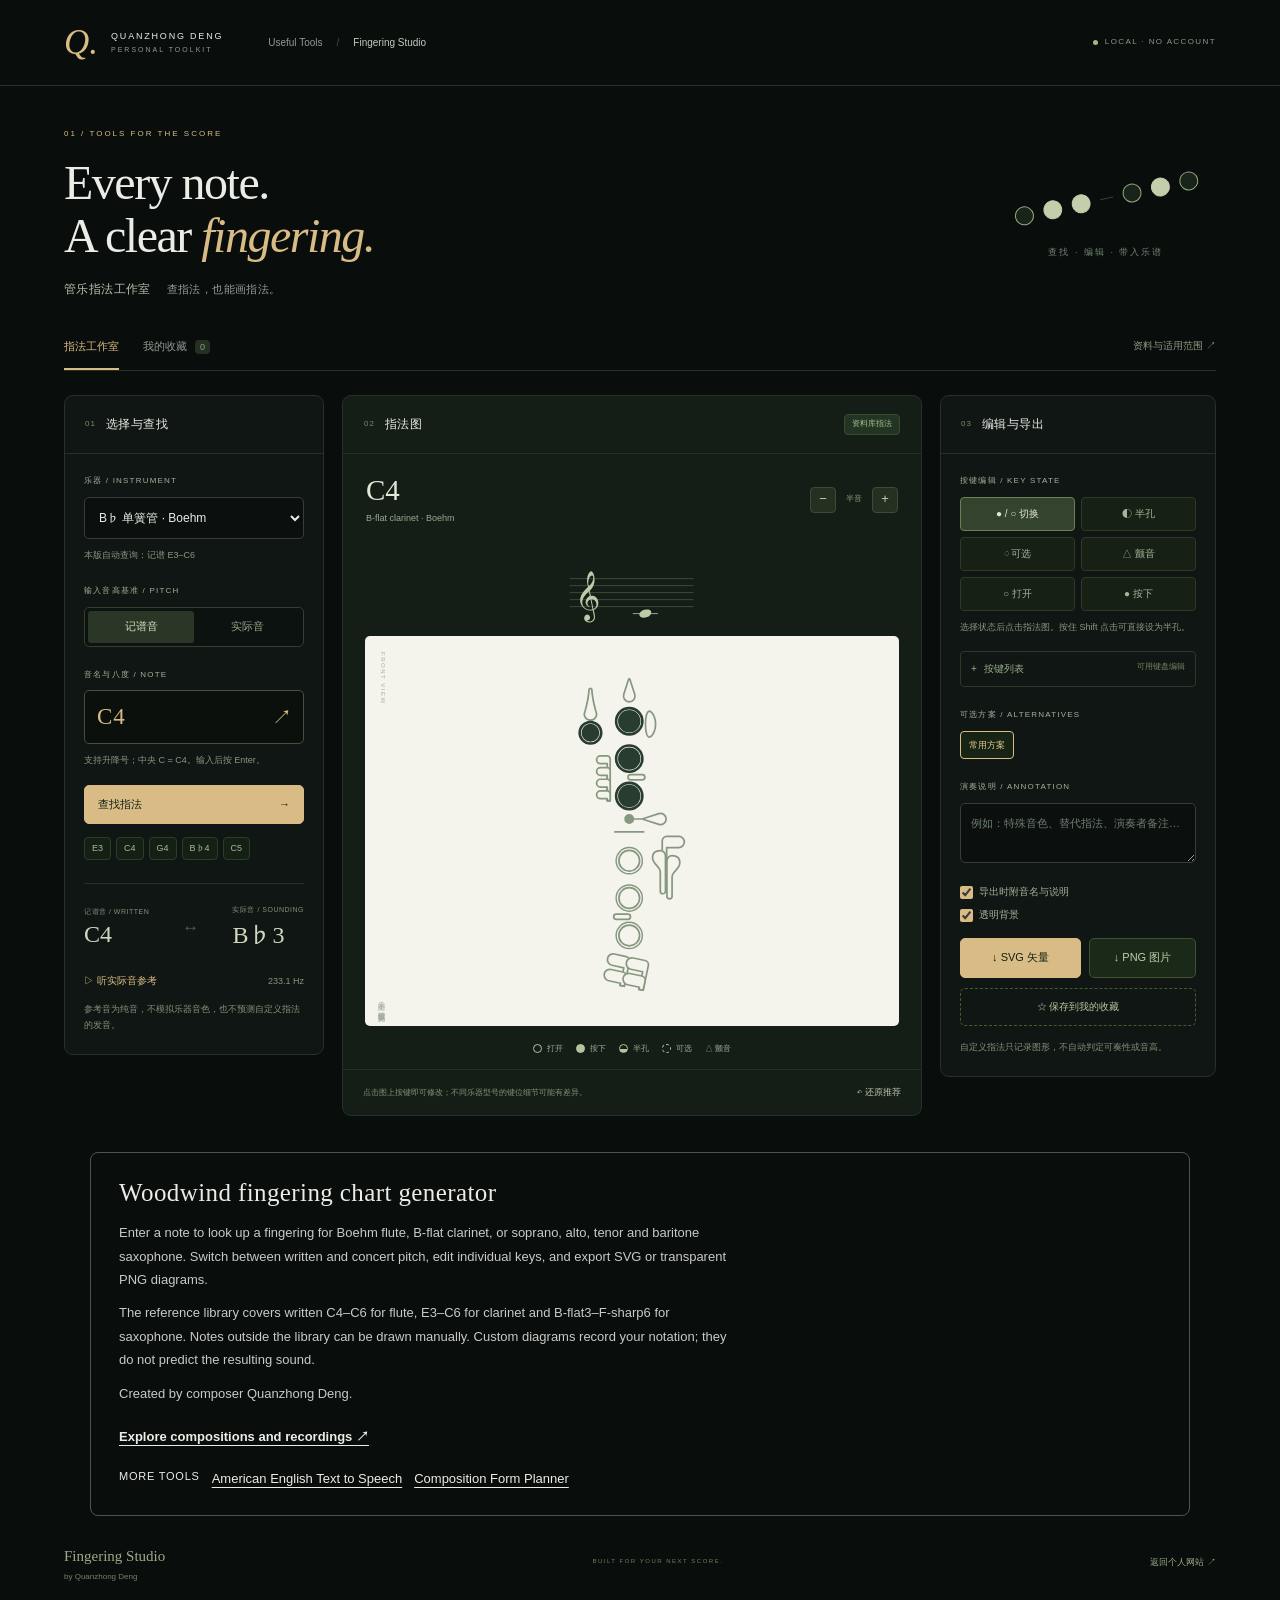
==== commit 6e41cbe5: "Add files via upload" ====
--- a/fingering/index.html
+++ b/fingering/index.html
@@ -1,11 +1,11 @@
 <!doctype html>
-<html lang="zh-CN"><head><meta charset="utf-8"><meta name="viewport" content="width=device-width,initial-scale=1"><title>Fingering Studio · 管乐指法工作室</title><meta name="description" content="查询常用管乐指法、编辑指法图，导出 SVG 与透明 PNG。完全在浏览器内运行。"><link rel="icon" href="data:image/svg+xml,%3Csvg xmlns='http://www.w3.org/2000/svg' viewBox='0 0 64 64'%3E%3Crect width='64' height='64' rx='15' fill='%230d1210'/%3E%3Cg fill='%23d9bc85'%3E%3Ccircle cx='32' cy='17' r='6'/%3E%3Ccircle cx='32' cy='32' r='6'/%3E%3Ccircle cx='32' cy='47' r='6'/%3E%3C/g%3E%3C/svg%3E"><style>:root{--bg:#090d0c;--panel:#101614;--line:#26312a;--gold:#d9bc85;--ink:#ebece5;--muted:#909c91;--green:#b7c8a6;--paper:#f4f3ec}*{box-sizing:border-box}body{margin:0;background:var(--bg);color:var(--ink);font:13px/1.6 -apple-system,BlinkMacSystemFont,'Segoe UI','PingFang SC',sans-serif}button,input,select,textarea{font:inherit}button{cursor:pointer;color:inherit;border:0;transition:background .18s,color .18s,border-color .18s}button:disabled{opacity:.42;cursor:not-allowed}button:focus-visible,a:focus-visible,summary:focus-visible{outline:2px solid var(--gold);outline-offset:4px}a{color:inherit;text-decoration:none}input,select,textarea{color:var(--ink);background:#0b100e;border:1px solid #344036;border-radius:5px;outline:none}input:focus,select:focus,textarea:focus{border-color:var(--gold)}select{width:100%;height:42px;padding:0 10px;font-size:12px}option{background:#131b16}input[type=checkbox]{accent-color:var(--gold)}textarea{width:100%;padding:10px;resize:vertical;line-height:1.7;font-size:11px}textarea::placeholder{color:#6d7c70}[hidden]{display:none!important}.topbar{height:86px;padding:0 5%;display:flex;align-items:center;gap:45px;border-bottom:1px solid var(--line)}.brand{display:flex;align-items:center;gap:13px;flex-shrink:0}.brand>span{font:italic 35px Georgia,serif;color:var(--gold)}.brand>div{font-size:9px;letter-spacing:1.8px;line-height:1.8}.brand small{display:block;color:var(--muted);font-size:7px;letter-spacing:2px}.breadcrumb{font-size:10px;color:var(--muted);display:flex;gap:14px;align-items:center}.breadcrumb span{color:#415044}.breadcrumb b{font-weight:400;color:#c4cbbf}.local{margin-left:auto;color:#8b9c86;font-size:8px;letter-spacing:1.4px;display:flex;align-items:center;gap:7px}.local i{height:5px;width:5px;background:#9cba83;border-radius:50%}main{max-width:1480px;padding:42px 5% 0;margin:0 auto}.intro{display:flex;align-items:center;justify-content:space-between;margin-bottom:38px}.eyebrow{font-size:8px;color:var(--gold);letter-spacing:2px;margin-bottom:16px}h1{font:400 48px/1.1 Georgia,'Times New Roman',serif;letter-spacing:-1.5px;margin:0}h1 em{color:var(--gold);font-weight:400}.intro p{margin:18px 0 0;font-size:12px;color:#b4bfad;letter-spacing:.4px}.intro p span{margin-left:12px;color:var(--muted);font-size:11px}.intro-side{text-align:center;min-width:220px}.intro-side p{font-size:9px;color:#728571;letter-spacing:2px}.decor{display:flex;gap:10px;align-items:center;justify-content:center;transform:rotate(-12deg);height:58px}.decor i{height:19px;width:19px;border:1px solid #9aab7b;border-radius:50%;background:#182319}.decor i:nth-child(2),.decor i:nth-child(3),.decor i:nth-child(6){background:#c4ceac;border-color:#c4ceac}.decor span{height:1px;width:13px;background:#344631}.workspace-tabs{display:flex;align-items:center;gap:24px;border-bottom:1px solid var(--line);margin-bottom:24px}.workspace-tabs button{padding:0 0 13px;background:none;font-size:11px;color:var(--muted);border-bottom:2px solid transparent}.workspace-tabs button.active{color:var(--gold);border-color:var(--gold)}.workspace-tabs button span{font-size:9px;background:#233022;padding:2px 5px;margin-left:5px;border-radius:4px}.workspace-tabs .help-link{margin-left:auto;color:#8c9b82;font-size:10px}.studio-grid{display:grid;grid-template-columns:260px minmax(285px,1fr) 276px;gap:18px;align-items:start}.panel{border:1px solid var(--line);background:var(--panel);border-radius:9px;overflow:hidden}.panel-head{height:58px;padding:0 20px;display:flex;align-items:center;gap:10px;border-bottom:1px solid var(--line);justify-content:flex-start}.panel-head-title{display:flex;align-items:center;gap:10px}.section-num{font-size:8px;letter-spacing:1px;color:#778e69}h2{font-size:12px;font-weight:500;letter-spacing:.4px;margin:0}.control-content{padding:21px 19px}.field-label{display:block;font-size:8px;letter-spacing:1.2px;color:#a3b198;margin-bottom:9px;margin-top:22px}.field-label:first-child{margin-top:0}.field-hint{display:block;font-size:9px;color:#87977f;line-height:1.8;margin:8px 0 0}.segmented{display:flex;border:1px solid #33402e;border-radius:5px;overflow:hidden;padding:3px;background:#0c120f}.segmented button{flex:1;padding:7px;background:none;color:#94a489;font-size:11px;border-radius:3px}.segmented button.active{background:#2b3726;color:#d2ddc0}.note-input-wrap{display:flex;border:1px solid #44513c;border-radius:5px;background:#0b100d;height:54px}.note-input-wrap:focus-within{border-color:var(--gold)}.note-input-wrap input{width:100%;min-width:0;border:0;background:none;padding:0 12px;font-size:23px;letter-spacing:1px;color:var(--gold);font-family:Georgia,serif}.note-input-wrap button{width:43px;background:none;color:var(--gold);font-size:20px;flex-shrink:0}.primary{background:var(--gold);color:#152015;border:1px solid var(--gold);font-size:11px;font-weight:500;padding:10px 13px;border-radius:5px}.primary:hover{background:#e6ce9f;border-color:#e6ce9f}.search-button{margin-top:16px;width:100%;display:flex;justify-content:space-between;align-items:center}.examples{display:flex;flex-wrap:wrap;gap:5px;margin-top:13px}.examples button{background:#152015;border:1px solid #2d3d28;color:#a9b89b;padding:3px 7px;border-radius:4px;font-size:9px}.examples button:hover{border-color:#879e6c}.pitch-result{display:flex;align-items:center;justify-content:space-between;border-top:1px solid var(--line);margin-top:23px;padding-top:20px}.pitch-result small{display:block;font-size:7px;color:#829178;letter-spacing:.5px}.pitch-result strong{display:block;margin-top:4px;font:24px Georgia,serif;font-weight:400;color:#cfd8bf}.pitch-result>span{font-size:17px;color:#51634a}.tone-button{background:none;color:var(--gold);padding:0;margin-top:22px;display:flex;align-items:center;gap:6px;width:100%;font-size:10px}.tone-button>span{margin-left:auto;color:#829975;font-size:9px}.fineprint{font-size:9px;color:#829178;line-height:1.8;margin:12px 0 0}.error{font-size:10px;background:#3a2b20;color:#e4bc87;border:1px solid #655039;padding:10px;border-radius:4px;margin-top:12px}.diagram-panel{background:#151d17}.diagram-panel .panel-head{justify-content:space-between;padding:0 21px}.status-badge{font-size:8px;background:#233424;border:1px solid #354c32;color:#a6c48d;padding:3px 7px;border-radius:4px;white-space:nowrap}.status-badge.custom{background:#443724;border-color:#705936;color:#dec28a}.diagram-top{padding:20px 23px 0;display:flex;align-items:center;justify-content:space-between;gap:12px}.diagram-top strong{display:inline-block;font:29px Georgia,serif;color:#e2e7d7}.diagram-top>div>span{display:block;color:#9ba990;font-size:9px;margin-top:4px}.stepper{display:flex;align-items:center;gap:10px}.stepper>span{font-size:8px!important;color:#8b9e7b!important;margin:0!important}.stepper button{height:26px;width:26px;background:#243122;border:1px solid #3b4c34;border-radius:4px;color:#c1d1ab}.staff{height:105px;text-align:center;margin-top:5px}.staff svg{height:100%;width:220px}.paper-stage{position:relative;background:var(--paper);margin:0 22px;border-radius:5px;min-height:390px;display:flex;align-items:center;justify-content:center;padding:20px;overflow:hidden}.paper-stage::before{content:'';position:absolute;inset:0;pointer-events:none;opacity:.22;background-image:radial-gradient(#adb4a7 .55px,transparent .55px);background-size:12px 12px}.diagram{position:relative;z-index:1;--fc-ink:#283c30;--fc-key:#f4f3ec;--fc-line:#879880;--fc-paper:#f4f3ec;--fc-accent:#283c30;--fc-text:#283c30;--fc-stroke:1.2;--fc-font:Arial,sans-serif}.diagram>svg{height:345px;width:auto;overflow:visible;display:block;max-width:100%}.diagram .fc-key{cursor:pointer;outline:none}.diagram .fc-key:hover{filter:drop-shadow(0 0 1px #8b7334)}.diagram .fc-key:focus-visible{filter:drop-shadow(0 0 2px #7b5d20)}.diagram-side{position:absolute;left:11px;top:16px;bottom:16px;display:flex;justify-content:space-between;flex-direction:column;pointer-events:none;z-index:1}.diagram-side span{writing-mode:vertical-rl;letter-spacing:1.5px;font-size:6px;color:#a6ada0}.diagram-side span:last-child{font-size:7px;letter-spacing:.5px}.diagram-legend{display:flex;justify-content:center;align-items:center;gap:13px;flex-wrap:wrap;padding:17px 15px 14px;font-size:8px;color:#a2af95}.diagram-legend>span{display:flex;align-items:center;gap:5px}.diagram-legend i{width:9px;height:9px;border:1px solid #b4c49f;display:inline-block;border-radius:50%}.legend-down{background:#b4c49f}.legend-half{background:linear-gradient(to top,#b4c49f 50%,transparent 50%)}.diagram-legend .legend-optional{border-style:dashed}.diagram-footer{border-top:1px solid var(--line);padding:13px 20px;display:flex;align-items:center;gap:10px;justify-content:space-between}.diagram-footer p{font-size:8px;line-height:1.7;color:#819477;margin:0;max-width:260px}.subtle-button{background:none;color:#bdc9ad;font-size:9px;white-space:nowrap;padding:2px 0}.unsupported{background:#423622;border:1px solid #6d5835;color:#ddc491;font-size:10px;line-height:1.8;padding:11px;margin:4px 22px 15px;border-radius:5px}.high-note-hint{font-size:9px;color:#cdbd92;padding:10px 22px 0}.brush-grid{display:grid;grid-template-columns:1fr 1fr;gap:6px}.brush-grid button{background:#162015;border:1px solid #2c3b27;padding:8px 5px;font-size:10px;color:#a7b59a;border-radius:4px}.brush-grid button.active{background:#34432d;color:#e0e7d3;border-color:#6a8154}.key-details{margin-top:16px;border:1px solid #2b3b27;border-radius:4px;padding:9px 10px;color:#99ac8b;font-size:10px}.key-details summary{cursor:pointer;list-style:none}.key-details summary::before{content:'+';margin-right:7px}.key-details[open] summary::before{content:'−'}.key-details summary span{font-size:8px;float:right;color:#6e865f}.key-controls{max-height:280px;overflow:auto;margin-top:12px;scrollbar-color:#43593a #152012}.key-row{display:flex;align-items:center;gap:7px;margin-bottom:7px}.key-row label{flex:1;min-width:0;font-size:9px;color:#b8c5ad;line-height:1.4}.key-row select{width:76px;font-size:9px;height:29px;flex-shrink:0;padding:0 5px}.alternatives{display:flex;gap:5px;flex-wrap:wrap}.alternatives button{background:#172315;color:#a3b994;border:1px solid #30442a;border-radius:4px;padding:6px 8px;font-size:9px}.alternatives button.active{border-color:#d9bc85;color:#e2c68e}.alternatives p{font-size:9px;color:#84977a;margin:0}.export-options{display:grid;gap:7px;margin:15px 0}.export-options label{display:flex;align-items:center;gap:6px;font-size:10px;color:#a4b197}.export-options input{margin:0}.export-buttons{display:flex;gap:8px}.export-buttons button{flex:1;white-space:nowrap}.export-buttons button:not(.primary){background:#1b2a18;border:1px solid #3d5332;border-radius:5px;color:#bdcfa9;font-size:11px}.export-buttons button:not(.primary):hover{background:#2c3e25}.save-button{width:100%;padding:10px;margin-top:10px;background:none;color:#b4c89f;border:1px dashed #405c32;border-radius:5px;font-size:10px}.save-button:hover{background:#23371c}.edit-panel .fineprint{margin-top:13px}.library-panel{min-height:400px}.library-panel .panel-head{justify-content:space-between}.library-actions{display:flex;gap:18px}.library-actions button{background:none;color:#acbd9a;font-size:10px}.library-note{color:#91a482;font-size:11px;margin:21px}.collection-grid{display:grid;grid-template-columns:repeat(auto-fill,minmax(190px,1fr));gap:15px;padding:0 20px 20px}.collection-card{border:1px solid #344a2c;border-radius:6px;background:#152013;overflow:hidden}.collection-image{height:170px;background:#eeeee5;padding:13px;display:flex;justify-content:center;--fc-ink:#222;--fc-key:#eeeee5;--fc-line:#777;--fc-paper:#eeeee5;--fc-text:#222;--fc-accent:#222}.collection-image svg{height:100%;width:auto}.collection-card h3{margin:13px 13px 4px;font:21px Georgia,serif;color:#d3dfc3}.collection-card p{font-size:9px;color:#96ab85;line-height:1.8;margin:0 13px 13px;overflow-wrap:anywhere}.collection-actions{border-top:1px solid #2f4228;padding:10px 12px;display:flex;justify-content:space-between}.collection-actions button{font-size:10px;background:none;color:#c4d3b3}.collection-actions button:last-child{color:#a59173}.empty-library{grid-column:1/-1;min-height:290px;display:flex;align-items:center;justify-content:center;flex-direction:column;color:#7c946c}.empty-library strong{font:30px Georgia,serif;color:#aabd97}.empty-library p{font-size:11px}.empty-library button{margin-top:15px}footer{display:flex;justify-content:space-between;align-items:center;color:#6f8360;font-size:8px;gap:15px;margin:28px 0}footer>span:first-child{font-family:Georgia,serif;font-size:15px;color:#9bad88}footer em{font:8px sans-serif;color:#718564;display:block;margin-top:4px}footer>span:nth-child(2){font-size:6px;letter-spacing:1.5px}footer a{font-size:9px;color:#96ab82}.toast{position:fixed;bottom:23px;left:50%;transform:translateX(-50%);background:#e3d3ad;color:#20311b;padding:13px 20px;border-radius:7px;font-size:12px;box-shadow:0 6px 25px #0006;z-index:100;max-width:85vw}dialog{width:590px;max-width:calc(100vw - 34px);max-height:85vh;overflow:auto;background:#131d15;color:#c7d5bb;border:1px solid #405836;border-radius:12px;padding:32px;box-shadow:0 25px 90px #0009}dialog::backdrop{background:#0009;backdrop-filter:blur(5px)}dialog .dialog-close{position:absolute;top:10px;right:15px;background:none;color:#aabd97;font-size:28px}dialog h2{font:27px Georgia,serif;margin:8px 0 20px}dialog p{font-size:11px;line-height:1.95;color:#a9bc9a}dialog a{color:#ddc28c;text-decoration:underline;text-underline-offset:3px}dialog .coverage{background:#1c2a19;border:1px solid #334a29;padding:12px 17px;border-radius:5px;margin:20px 0}dialog .coverage p{margin:6px 0}dialog .source-links{display:flex;flex-wrap:wrap;gap:14px}dialog details{margin-top:20px;font-size:11px}dialog details summary{cursor:pointer;color:#b6cba5}dialog pre{font-size:9px;white-space:pre-wrap;overflow-wrap:anywhere;line-height:1.7;padding:15px;background:#0b120c;border-radius:5px;max-height:250px;overflow:auto}
+<html lang="zh-CN"><head><meta charset="utf-8"><meta name="viewport" content="width=device-width,initial-scale=1"><title>Woodwind Fingering Chart Generator — Flute, Clarinet &amp; Saxophone | Quanzhong Deng</title><link rel="icon" href="data:image/svg+xml,%3Csvg xmlns='http://www.w3.org/2000/svg' viewBox='0 0 64 64'%3E%3Crect width='64' height='64' rx='15' fill='%230d1210'/%3E%3Cg fill='%23d9bc85'%3E%3Ccircle cx='32' cy='17' r='6'/%3E%3Ccircle cx='32' cy='32' r='6'/%3E%3Ccircle cx='32' cy='47' r='6'/%3E%3C/g%3E%3C/svg%3E"><style>:root{--bg:#090d0c;--panel:#101614;--line:#26312a;--gold:#d9bc85;--ink:#ebece5;--muted:#909c91;--green:#b7c8a6;--paper:#f4f3ec}*{box-sizing:border-box}body{margin:0;background:var(--bg);color:var(--ink);font:13px/1.6 -apple-system,BlinkMacSystemFont,'Segoe UI','PingFang SC',sans-serif}button,input,select,textarea{font:inherit}button{cursor:pointer;color:inherit;border:0;transition:background .18s,color .18s,border-color .18s}button:disabled{opacity:.42;cursor:not-allowed}button:focus-visible,a:focus-visible,summary:focus-visible{outline:2px solid var(--gold);outline-offset:4px}a{color:inherit;text-decoration:none}input,select,textarea{color:var(--ink);background:#0b100e;border:1px solid #344036;border-radius:5px;outline:none}input:focus,select:focus,textarea:focus{border-color:var(--gold)}select{width:100%;height:42px;padding:0 10px;font-size:12px}option{background:#131b16}input[type=checkbox]{accent-color:var(--gold)}textarea{width:100%;padding:10px;resize:vertical;line-height:1.7;font-size:11px}textarea::placeholder{color:#6d7c70}[hidden]{display:none!important}.topbar{height:86px;padding:0 5%;display:flex;align-items:center;gap:45px;border-bottom:1px solid var(--line)}.brand{display:flex;align-items:center;gap:13px;flex-shrink:0}.brand>span{font:italic 35px Georgia,serif;color:var(--gold)}.brand>div{font-size:9px;letter-spacing:1.8px;line-height:1.8}.brand small{display:block;color:var(--muted);font-size:7px;letter-spacing:2px}.breadcrumb{font-size:10px;color:var(--muted);display:flex;gap:14px;align-items:center}.breadcrumb span{color:#415044}.breadcrumb b{font-weight:400;color:#c4cbbf}.local{margin-left:auto;color:#8b9c86;font-size:8px;letter-spacing:1.4px;display:flex;align-items:center;gap:7px}.local i{height:5px;width:5px;background:#9cba83;border-radius:50%}main{max-width:1480px;padding:42px 5% 0;margin:0 auto}.intro{display:flex;align-items:center;justify-content:space-between;margin-bottom:38px}.eyebrow{font-size:8px;color:var(--gold);letter-spacing:2px;margin-bottom:16px}h1{font:400 48px/1.1 Georgia,'Times New Roman',serif;letter-spacing:-1.5px;margin:0}h1 em{color:var(--gold);font-weight:400}.intro p{margin:18px 0 0;font-size:12px;color:#b4bfad;letter-spacing:.4px}.intro p span{margin-left:12px;color:var(--muted);font-size:11px}.intro-side{text-align:center;min-width:220px}.intro-side p{font-size:9px;color:#728571;letter-spacing:2px}.decor{display:flex;gap:10px;align-items:center;justify-content:center;transform:rotate(-12deg);height:58px}.decor i{height:19px;width:19px;border:1px solid #9aab7b;border-radius:50%;background:#182319}.decor i:nth-child(2),.decor i:nth-child(3),.decor i:nth-child(6){background:#c4ceac;border-color:#c4ceac}.decor span{height:1px;width:13px;background:#344631}.workspace-tabs{display:flex;align-items:center;gap:24px;border-bottom:1px solid var(--line);margin-bottom:24px}.workspace-tabs button{padding:0 0 13px;background:none;font-size:11px;color:var(--muted);border-bottom:2px solid transparent}.workspace-tabs button.active{color:var(--gold);border-color:var(--gold)}.workspace-tabs button span{font-size:9px;background:#233022;padding:2px 5px;margin-left:5px;border-radius:4px}.workspace-tabs .help-link{margin-left:auto;color:#8c9b82;font-size:10px}.studio-grid{display:grid;grid-template-columns:260px minmax(285px,1fr) 276px;gap:18px;align-items:start}.panel{border:1px solid var(--line);background:var(--panel);border-radius:9px;overflow:hidden}.panel-head{height:58px;padding:0 20px;display:flex;align-items:center;gap:10px;border-bottom:1px solid var(--line);justify-content:flex-start}.panel-head-title{display:flex;align-items:center;gap:10px}.section-num{font-size:8px;letter-spacing:1px;color:#778e69}h2{font-size:12px;font-weight:500;letter-spacing:.4px;margin:0}.control-content{padding:21px 19px}.field-label{display:block;font-size:8px;letter-spacing:1.2px;color:#a3b198;margin-bottom:9px;margin-top:22px}.field-label:first-child{margin-top:0}.field-hint{display:block;font-size:9px;color:#87977f;line-height:1.8;margin:8px 0 0}.segmented{display:flex;border:1px solid #33402e;border-radius:5px;overflow:hidden;padding:3px;background:#0c120f}.segmented button{flex:1;padding:7px;background:none;color:#94a489;font-size:11px;border-radius:3px}.segmented button.active{background:#2b3726;color:#d2ddc0}.note-input-wrap{display:flex;border:1px solid #44513c;border-radius:5px;background:#0b100d;height:54px}.note-input-wrap:focus-within{border-color:var(--gold)}.note-input-wrap input{width:100%;min-width:0;border:0;background:none;padding:0 12px;font-size:23px;letter-spacing:1px;color:var(--gold);font-family:Georgia,serif}.note-input-wrap button{width:43px;background:none;color:var(--gold);font-size:20px;flex-shrink:0}.primary{background:var(--gold);color:#152015;border:1px solid var(--gold);font-size:11px;font-weight:500;padding:10px 13px;border-radius:5px}.primary:hover{background:#e6ce9f;border-color:#e6ce9f}.search-button{margin-top:16px;width:100%;display:flex;justify-content:space-between;align-items:center}.examples{display:flex;flex-wrap:wrap;gap:5px;margin-top:13px}.examples button{background:#152015;border:1px solid #2d3d28;color:#a9b89b;padding:3px 7px;border-radius:4px;font-size:9px}.examples button:hover{border-color:#879e6c}.pitch-result{display:flex;align-items:center;justify-content:space-between;border-top:1px solid var(--line);margin-top:23px;padding-top:20px}.pitch-result small{display:block;font-size:7px;color:#829178;letter-spacing:.5px}.pitch-result strong{display:block;margin-top:4px;font:24px Georgia,serif;font-weight:400;color:#cfd8bf}.pitch-result>span{font-size:17px;color:#51634a}.tone-button{background:none;color:var(--gold);padding:0;margin-top:22px;display:flex;align-items:center;gap:6px;width:100%;font-size:10px}.tone-button>span{margin-left:auto;color:#829975;font-size:9px}.fineprint{font-size:9px;color:#829178;line-height:1.8;margin:12px 0 0}.error{font-size:10px;background:#3a2b20;color:#e4bc87;border:1px solid #655039;padding:10px;border-radius:4px;margin-top:12px}.diagram-panel{background:#151d17}.diagram-panel .panel-head{justify-content:space-between;padding:0 21px}.status-badge{font-size:8px;background:#233424;border:1px solid #354c32;color:#a6c48d;padding:3px 7px;border-radius:4px;white-space:nowrap}.status-badge.custom{background:#443724;border-color:#705936;color:#dec28a}.diagram-top{padding:20px 23px 0;display:flex;align-items:center;justify-content:space-between;gap:12px}.diagram-top strong{display:inline-block;font:29px Georgia,serif;color:#e2e7d7}.diagram-top>div>span{display:block;color:#9ba990;font-size:9px;margin-top:4px}.stepper{display:flex;align-items:center;gap:10px}.stepper>span{font-size:8px!important;color:#8b9e7b!important;margin:0!important}.stepper button{height:26px;width:26px;background:#243122;border:1px solid #3b4c34;border-radius:4px;color:#c1d1ab}.staff{height:105px;text-align:center;margin-top:5px}.staff svg{height:100%;width:220px}.paper-stage{position:relative;background:var(--paper);margin:0 22px;border-radius:5px;min-height:390px;display:flex;align-items:center;justify-content:center;padding:20px;overflow:hidden}.paper-stage::before{content:'';position:absolute;inset:0;pointer-events:none;opacity:.22;background-image:radial-gradient(#adb4a7 .55px,transparent .55px);background-size:12px 12px}.diagram{position:relative;z-index:1;--fc-ink:#283c30;--fc-key:#f4f3ec;--fc-line:#879880;--fc-paper:#f4f3ec;--fc-accent:#283c30;--fc-text:#283c30;--fc-stroke:1.2;--fc-font:Arial,sans-serif}.diagram>svg{height:345px;width:auto;overflow:visible;display:block;max-width:100%}.diagram .fc-key{cursor:pointer;outline:none}.diagram .fc-key:hover{filter:drop-shadow(0 0 1px #8b7334)}.diagram .fc-key:focus-visible{filter:drop-shadow(0 0 2px #7b5d20)}.diagram-side{position:absolute;left:11px;top:16px;bottom:16px;display:flex;justify-content:space-between;flex-direction:column;pointer-events:none;z-index:1}.diagram-side span{writing-mode:vertical-rl;letter-spacing:1.5px;font-size:6px;color:#a6ada0}.diagram-side span:last-child{font-size:7px;letter-spacing:.5px}.diagram-legend{display:flex;justify-content:center;align-items:center;gap:13px;flex-wrap:wrap;padding:17px 15px 14px;font-size:8px;color:#a2af95}.diagram-legend>span{display:flex;align-items:center;gap:5px}.diagram-legend i{width:9px;height:9px;border:1px solid #b4c49f;display:inline-block;border-radius:50%}.legend-down{background:#b4c49f}.legend-half{background:linear-gradient(to top,#b4c49f 50%,transparent 50%)}.diagram-legend .legend-optional{border-style:dashed}.diagram-footer{border-top:1px solid var(--line);padding:13px 20px;display:flex;align-items:center;gap:10px;justify-content:space-between}.diagram-footer p{font-size:8px;line-height:1.7;color:#819477;margin:0;max-width:260px}.subtle-button{background:none;color:#bdc9ad;font-size:9px;white-space:nowrap;padding:2px 0}.unsupported{background:#423622;border:1px solid #6d5835;color:#ddc491;font-size:10px;line-height:1.8;padding:11px;margin:4px 22px 15px;border-radius:5px}.high-note-hint{font-size:9px;color:#cdbd92;padding:10px 22px 0}.brush-grid{display:grid;grid-template-columns:1fr 1fr;gap:6px}.brush-grid button{background:#162015;border:1px solid #2c3b27;padding:8px 5px;font-size:10px;color:#a7b59a;border-radius:4px}.brush-grid button.active{background:#34432d;color:#e0e7d3;border-color:#6a8154}.key-details{margin-top:16px;border:1px solid #2b3b27;border-radius:4px;padding:9px 10px;color:#99ac8b;font-size:10px}.key-details summary{cursor:pointer;list-style:none}.key-details summary::before{content:'+';margin-right:7px}.key-details[open] summary::before{content:'−'}.key-details summary span{font-size:8px;float:right;color:#6e865f}.key-controls{max-height:280px;overflow:auto;margin-top:12px;scrollbar-color:#43593a #152012}.key-row{display:flex;align-items:center;gap:7px;margin-bottom:7px}.key-row label{flex:1;min-width:0;font-size:9px;color:#b8c5ad;line-height:1.4}.key-row select{width:76px;font-size:9px;height:29px;flex-shrink:0;padding:0 5px}.alternatives{display:flex;gap:5px;flex-wrap:wrap}.alternatives button{background:#172315;color:#a3b994;border:1px solid #30442a;border-radius:4px;padding:6px 8px;font-size:9px}.alternatives button.active{border-color:#d9bc85;color:#e2c68e}.alternatives p{font-size:9px;color:#84977a;margin:0}.export-options{display:grid;gap:7px;margin:15px 0}.export-options label{display:flex;align-items:center;gap:6px;font-size:10px;color:#a4b197}.export-options input{margin:0}.export-buttons{display:flex;gap:8px}.export-buttons button{flex:1;white-space:nowrap}.export-buttons button:not(.primary){background:#1b2a18;border:1px solid #3d5332;border-radius:5px;color:#bdcfa9;font-size:11px}.export-buttons button:not(.primary):hover{background:#2c3e25}.save-button{width:100%;padding:10px;margin-top:10px;background:none;color:#b4c89f;border:1px dashed #405c32;border-radius:5px;font-size:10px}.save-button:hover{background:#23371c}.edit-panel .fineprint{margin-top:13px}.library-panel{min-height:400px}.library-panel .panel-head{justify-content:space-between}.library-actions{display:flex;gap:18px}.library-actions button{background:none;color:#acbd9a;font-size:10px}.library-note{color:#91a482;font-size:11px;margin:21px}.collection-grid{display:grid;grid-template-columns:repeat(auto-fill,minmax(190px,1fr));gap:15px;padding:0 20px 20px}.collection-card{border:1px solid #344a2c;border-radius:6px;background:#152013;overflow:hidden}.collection-image{height:170px;background:#eeeee5;padding:13px;display:flex;justify-content:center;--fc-ink:#222;--fc-key:#eeeee5;--fc-line:#777;--fc-paper:#eeeee5;--fc-text:#222;--fc-accent:#222}.collection-image svg{height:100%;width:auto}.collection-card h3{margin:13px 13px 4px;font:21px Georgia,serif;color:#d3dfc3}.collection-card p{font-size:9px;color:#96ab85;line-height:1.8;margin:0 13px 13px;overflow-wrap:anywhere}.collection-actions{border-top:1px solid #2f4228;padding:10px 12px;display:flex;justify-content:space-between}.collection-actions button{font-size:10px;background:none;color:#c4d3b3}.collection-actions button:last-child{color:#a59173}.empty-library{grid-column:1/-1;min-height:290px;display:flex;align-items:center;justify-content:center;flex-direction:column;color:#7c946c}.empty-library strong{font:30px Georgia,serif;color:#aabd97}.empty-library p{font-size:11px}.empty-library button{margin-top:15px}footer{display:flex;justify-content:space-between;align-items:center;color:#6f8360;font-size:8px;gap:15px;margin:28px 0}footer>span:first-child{font-family:Georgia,serif;font-size:15px;color:#9bad88}footer em{font:8px sans-serif;color:#718564;display:block;margin-top:4px}footer>span:nth-child(2){font-size:6px;letter-spacing:1.5px}footer a{font-size:9px;color:#96ab82}.toast{position:fixed;bottom:23px;left:50%;transform:translateX(-50%);background:#e3d3ad;color:#20311b;padding:13px 20px;border-radius:7px;font-size:12px;box-shadow:0 6px 25px #0006;z-index:100;max-width:85vw}dialog{width:590px;max-width:calc(100vw - 34px);max-height:85vh;overflow:auto;background:#131d15;color:#c7d5bb;border:1px solid #405836;border-radius:12px;padding:32px;box-shadow:0 25px 90px #0009}dialog::backdrop{background:#0009;backdrop-filter:blur(5px)}dialog .dialog-close{position:absolute;top:10px;right:15px;background:none;color:#aabd97;font-size:28px}dialog h2{font:27px Georgia,serif;margin:8px 0 20px}dialog p{font-size:11px;line-height:1.95;color:#a9bc9a}dialog a{color:#ddc28c;text-decoration:underline;text-underline-offset:3px}dialog .coverage{background:#1c2a19;border:1px solid #334a29;padding:12px 17px;border-radius:5px;margin:20px 0}dialog .coverage p{margin:6px 0}dialog .source-links{display:flex;flex-wrap:wrap;gap:14px}dialog details{margin-top:20px;font-size:11px}dialog details summary{cursor:pointer;color:#b6cba5}dialog pre{font-size:9px;white-space:pre-wrap;overflow-wrap:anywhere;line-height:1.7;padding:15px;background:#0b120c;border-radius:5px;max-height:250px;overflow:auto}
 @media(min-width:1550px){main{padding-top:48px}h1{font-size:56px}.studio-grid{grid-template-columns:280px minmax(340px,1fr) 300px}.paper-stage{min-height:430px}.diagram>svg{height:385px}.control-content{padding:24px}.field-label{margin-top:24px}}
 @media(max-width:1150px){main{padding-left:3%;padding-right:3%}.studio-grid{grid-template-columns:235px minmax(250px,1fr) 250px;gap:12px}.topbar{padding:0 3%;gap:25px}.control-content{padding:18px 15px}.panel-head{padding:0 15px}.paper-stage{margin:0 15px}.diagram-footer{padding:12px 15px}.diagram-top{padding:18px 17px 0}.diagram-legend{gap:9px}.diagram-panel .panel-head{padding:0 17px}.status-badge{font-size:7px}.paper-stage{min-height:365px}.diagram>svg{height:325px}.intro-side{min-width:190px}}
 @media(max-width:950px){.studio-grid{grid-template-columns:235px minmax(280px,1fr)}.edit-panel{grid-column:1/-1}.edit-panel .control-content{display:grid;grid-template-columns:1fr 1fr;column-gap:30px}.edit-panel .control-content>*{grid-column:1/-1}.edit-panel .brush-grid{grid-template-columns:repeat(6,1fr)}.edit-panel .field-hint{margin-top:10px}.edit-panel .key-controls{display:grid;grid-template-columns:1fr 1fr;gap:5px 20px}.edit-panel .field-label:first-child{margin-top:0}.edit-panel .export-buttons{max-width:400px}.edit-panel .save-button{max-width:400px}.local{display:none}.paper-stage{min-height:410px}.diagram>svg{height:365px}.control-content{padding:20px 18px}.intro-side{margin-right:15px}.intro{margin-bottom:30px}.topbar{height:76px}}
 @media(max-width:620px){main{padding:28px 17px 0}.topbar{height:68px;padding:0 18px;gap:18px;justify-content:space-between}.brand>div{font-size:7px;letter-spacing:1px}.brand small{font-size:6px;letter-spacing:1px}.brand>span{font-size:31px}.brand{gap:9px}.breadcrumb{font-size:8px;gap:7px}.breadcrumb>b{font-size:9px}.intro-side{display:none}h1{font-size:41px}.eyebrow{font-size:7px;letter-spacing:1.5px;margin-bottom:13px}.intro p{font-size:11px;margin-top:15px}.intro p span{font-size:10px;margin-left:8px}.intro{margin-bottom:27px}.workspace-tabs{gap:18px;margin-bottom:18px}.workspace-tabs button{font-size:10px}.workspace-tabs .help-link{font-size:8px}.studio-grid{display:flex;flex-direction:column;gap:16px}.studio-grid>.panel{width:100%}.control-panel .control-content{display:grid;grid-template-columns:1fr 1fr;gap:0 16px}.control-panel .control-content>.field-label,.control-panel select,.control-panel #range-caption,.control-panel #pitch-mode,.control-panel form,.control-panel #query-error,.control-panel .examples,.control-panel .pitch-result,.control-panel .tone-button,.control-panel .fineprint{grid-column:1/-1}.control-panel .field-label{margin-top:17px}.control-panel .field-label:first-child{margin-top:0}.control-panel .pitch-result{padding-top:15px;margin-top:18px}.pitch-result strong{font-size:26px}.pitch-result>div{flex:1}.pitch-result>div:last-child{text-align:right}.pitch-result>span{margin:0 30px}.search-button{margin-top:13px}.tone-button{margin-top:17px}.control-panel .fineprint{margin-top:8px}.field-label{font-size:8px}.paper-stage{margin:0 19px;min-height:390px}.diagram>svg{height:350px}.diagram-top{padding:19px 21px 0}.staff{height:93px}.diagram-panel .panel-head{padding:0 20px}.status-badge{font-size:8px}.diagram-footer p{font-size:9px;max-width:220px}.diagram-legend{font-size:9px}.edit-panel .control-content{display:block;padding:20px}.edit-panel .brush-grid{grid-template-columns:repeat(3,1fr)}.brush-grid button{padding:10px 5px}.edit-panel .key-controls{display:block}.field-hint{font-size:10px}.key-row label{font-size:10px}.key-row select{height:33px;width:90px;font-size:10px}.edit-panel .field-label{margin-top:22px}.edit-panel .field-label:first-child{margin-top:0}.edit-panel .export-buttons,.edit-panel .save-button{max-width:none}.export-buttons button{padding:13px}.fineprint{font-size:10px}.control-panel .fineprint{font-size:9px}.panel-head{height:54px}.library-panel .panel-head{padding:0 15px;gap:7px}.library-panel .section-num{display:none}.library-actions{gap:11px}.library-actions button{font-size:9px}.library-note{font-size:10px;margin:17px}.collection-grid{grid-template-columns:1fr 1fr;padding:0 12px 12px;gap:10px}.collection-card h3{font-size:19px;margin-left:10px}.collection-card p{margin-left:10px;margin-right:10px;font-size:8px}.collection-image{height:150px}footer{flex-wrap:wrap;margin-top:23px}footer>span:nth-child(2){display:none}footer a{font-size:8px}dialog{padding:26px 23px}dialog h2{font-size:24px}.unsupported{margin-left:19px;margin-right:19px}.key-details summary span{font-size:9px}.export-options label{font-size:11px}}
 @media(prefers-reduced-motion:reduce){*{scroll-behavior:auto!important;transition:none!important}}
-</style></head>
+</style><meta name="description" content="Look up flute, clarinet and saxophone fingerings by note. Switch written/concert pitch, edit keys, and export SVG or transparent PNG fingering charts."><link rel="canonical" href="https://quanzhongdeng.com/fingering/"><meta name="robots" content="index,follow,max-image-preview:large"><meta property="og:type" content="website"><meta property="og:site_name" content="Quanzhong Deng"><meta property="og:title" content="Woodwind Fingering Chart Generator — Flute, Clarinet &amp; Saxophone | Quanzhong Deng"><meta property="og:description" content="Look up flute, clarinet and saxophone fingerings by note. Switch written/concert pitch, edit keys, and export SVG or transparent PNG fingering charts."><meta property="og:url" content="https://quanzhongdeng.com/fingering/"><meta name="twitter:card" content="summary"><meta name="twitter:title" content="Woodwind Fingering Chart Generator — Flute, Clarinet &amp; Saxophone | Quanzhong Deng"><meta name="twitter:description" content="Look up flute, clarinet and saxophone fingerings by note. Switch written/concert pitch, edit keys, and export SVG or transparent PNG fingering charts."><script type="application/ld+json" data-site-seo>{"@context": "https://schema.org", "@type": "WebApplication", "@id": "https://quanzhongdeng.com/fingering/#app", "name": "Fingering Studio", "url": "https://quanzhongdeng.com/fingering/", "description": "Look up flute, clarinet and saxophone fingerings by note. Switch written/concert pitch, edit keys, and export SVG or transparent PNG fingering charts.", "applicationCategory": "MultimediaApplication", "operatingSystem": "Any", "isAccessibleForFree": true, "inLanguage": ["zh-CN", "en"], "author": {"@type": "Person", "@id": "https://quanzhongdeng.com/#person", "name": "Quanzhong Deng", "url": "https://quanzhongdeng.com/"}, "isPartOf": {"@type": "WebSite", "@id": "https://quanzhongdeng.com/#website", "name": "Quanzhong Deng", "url": "https://quanzhongdeng.com/"}}</script><style data-tool-guide>.tool-discovery{max-width:1100px;margin:36px auto 24px;padding:24px 28px;border:1px solid #b9bdab66;border-radius:8px;font:13px/1.8 Arial,sans-serif;color:inherit}.tool-discovery h2{font:25px/1.3 Georgia,serif;margin:0 0 12px}.tool-discovery p{margin:10px 0;max-width:85ch;opacity:.85}.tool-discovery nav{display:flex;gap:12px;flex-wrap:wrap;margin-top:15px}.tool-discovery a{text-decoration:underline;text-underline-offset:4px}.tool-discovery .portfolio-cta{display:inline-block;margin:10px 0 4px;font-weight:600}.tool-discovery small{font-size:11px;opacity:.7}.tool-discovery [data-guide-label]{font-size:11px;letter-spacing:.07em}@media(max-width:650px){.tool-discovery{margin:24px 15px;padding:20px}.tool-discovery h2{font-size:22px}}</style></head>
 <body><header class="topbar"><a href="../" class="brand" aria-label="返回个人网站"><span>Q.</span><div>QUANZHONG DENG<small>PERSONAL TOOLKIT</small></div></a><div class="breadcrumb">Useful Tools <span>/</span> <b>Fingering Studio</b></div><span class="local"><i></i>LOCAL · NO ACCOUNT</span></header>
 <main><section class="intro"><div><div class="eyebrow">01 / TOOLS FOR THE SCORE</div><h1>Every note.<br>A clear <em>fingering.</em></h1><p>管乐指法工作室 <span>查指法，也能画指法。</span></p></div><div class="intro-side"><div class="decor" aria-hidden="true"><i></i><i></i><i></i><span></span><i></i><i></i><i></i></div><p>查找 · 编辑 · 带入乐谱</p></div></section>
 <div class="workspace-tabs"><button class="active" id="tab-studio" aria-controls="studio">指法工作室</button><button id="tab-library" aria-controls="library">我的收藏 <span id="saved-count">0</span></button><button class="help-link" id="about-button">资料与适用范围 ↗</button></div>
@@ -18,7 +18,7 @@
 <label class="field-label alternatives-label">可选方案 / ALTERNATIVES</label><div id="alternatives" class="alternatives"></div>
 <label class="field-label" for="annotation">演奏说明 / ANNOTATION</label><textarea id="annotation" rows="2" maxlength="140" placeholder="例如：特殊音色、替代指法、演奏者备注…"></textarea><div class="export-options"><label><input type="checkbox" id="include-label" checked> 导出时附音名与说明</label><label><input type="checkbox" id="transparent" checked> 透明背景</label></div><div class="export-buttons"><button id="export-svg" class="primary">↓ SVG 矢量</button><button id="export-png">↓ PNG 图片</button></div><button id="save-fingering" class="save-button">☆ 保存到我的收藏</button><p class="fineprint">自定义指法只记录图形，不自动判定可奏性或音高。</p></div></aside></section>
 <section id="library" class="panel library-panel" hidden><div class="panel-head"><div class="panel-head-title"><span class="section-num">MY COLLECTION</span><h2>我的收藏</h2></div><div class="library-actions"><button id="import-json">↑ 导入</button><button id="export-json">↓ 备份 JSON</button><input id="import-file" type="file" accept="application/json,.json" hidden></div></div><p class="library-note">保存在当前浏览器。下载 JSON 备份，可以在其他浏览器或设备导入。</p><div id="collection-grid" class="collection-grid"></div></section>
-<footer><span>Fingering Studio <em>by Quanzhong Deng</em></span><span>BUILT FOR YOUR NEXT SCORE.</span><a href="../">返回个人网站 ↗</a></footer></main>
+<section class="tool-discovery" aria-label="About this tool"><h2>Woodwind fingering chart generator</h2><p>Enter a note to look up a fingering for Boehm flute, B-flat clarinet, or soprano, alto, tenor and baritone saxophone. Switch between written and concert pitch, edit individual keys, and export SVG or transparent PNG diagrams.</p><p>The reference library covers written C4–C6 for flute, E3–C6 for clarinet and B-flat3–F-sharp6 for saxophone. Notes outside the library can be drawn manually. Custom diagrams record your notation; they do not predict the resulting sound.</p><p>Created by composer Quanzhong Deng.</p><a class="portfolio-cta" href="../#works">Explore compositions and recordings ↗</a><nav aria-label="More tools"><span data-guide-label>MORE TOOLS</span><a href="../voice/">American English Text to Speech</a><a href="../form-lab/">Composition Form Planner</a></nav></section><footer><span>Fingering Studio <em>by Quanzhong Deng</em></span><span>BUILT FOR YOUR NEXT SCORE.</span><a href="../">返回个人网站 ↗</a></footer></main>
 <div id="toast" class="toast" role="status" hidden></div>
 <dialog id="about-dialog"><button class="dialog-close" id="close-about" aria-label="关闭说明">×</button><div class="eyebrow">ABOUT THE FINGERINGS</div><h2>数据、图形与适用范围。</h2><p>这是一个指法参考与绘图工具。自动查询使用随程序保存的指法表，手动编辑则由你决定每个按键的状态。</p><div class="coverage"><p><b>C 调长笛</b> Boehm / C 尾管：记谱 C4–C6。</p><p><b>B♭ 单簧管</b> 17 键 Boehm：记谱 E3–C6。</p><p><b>萨克斯</b> 现代常规键系：记谱 B♭3–F♯6。F♯6 的主方案需要高 F♯ 键。不同型号的按键与替代指法可能有差异。</p></div><p>这些范围是本版资料库的覆盖范围，不代表乐器的完整音域。暂不自动推荐多音、微分音或超出上述范围的特殊高音。所有手动修改后的音名都只是图形标注；演出用的特殊指法请与演奏者确认。</p><p>指法图、布局与基础数据基于 <a href="https://github.com/pepperhorn/fingering-components" target="_blank" rel="noreferrer">@pepperhorn/fingering-components 0.2.2</a>，按 MIT 许可证使用并保留版权声明。已对照 Yamaha 常规指法表核查常用音；本工具不是 Yamaha 产品，也没有演奏者实测认证。</p><p class="source-links"><a href="https://www.yamaha.com/en/musical_instrument_guide/clarinet/play/play002.html" target="_blank" rel="noreferrer">单簧管参考 ↗</a><a href="https://www.yamaha.com/en/musical_instrument_guide/flute/play/play002.html" target="_blank" rel="noreferrer">长笛参考 ↗</a><a href="https://www.yamaha.com/en/musical_instrument_guide/saxophone/play/play002.html" target="_blank" rel="noreferrer">萨克斯参考 ↗</a></p><details><summary>第三方组件 MIT 许可证</summary><pre id="license-text"></pre></details><p class="fineprint">程序和数据已包含在网页内。无需账号、网络 API 或原作者仓库在线；草稿与收藏保存在本机浏览器。</p></dialog>
 <script>(()=>{var K={flute:{id:"flute",name:"Flute (Boehm, C foot)",family:"flute",transpose:0,ranges:{beginner:{low:"C4",high:"C6"},intermediate:{low:"C4",high:"E6"},pro:{low:"C4",high:"C7"}},registers:[{from:"C4",name:"Low"},{from:"C5",name:"Middle"},{from:"C6",name:"High"},{from:"C7",name:"Altissimo"}],note:'Front view, head joint at the top (turn with orient: "horizontal" for the usual sideways chart, head joint left). Thumb keys hang left of the stack, the G\u266F key stands right of LH3, trill keys sit between the RH cups, and the foot joint carries the D\u266F key and the nested C\u266F / C levers. Cups in group "mech" are moved by the mechanism, not a finger: they draw as faint tone holes (state na) unless a fingering sets them. Variants: "body" adds the tube and rod outline, "mech-cups" draws the mechanism cups as full keys.',viewBox:[0,0,62,309.92],panels:[{id:"front"}],variants:{body:{note:"Draws the tube and key rods behind the keys.",guides:[{id:"tube-top",x1:38.19,y1:-21,x2:38.19,y2:302.08,width:1.2},{id:"tube-bottom",x1:23.38,y1:-21,x2:23.38,y2:302.08,width:1.2},{id:"rod",x1:16.65,y1:32.85,x2:16.65,y2:200.15,width:1},{id:"foot-rod",x1:29.15,y1:208.81,x2:29.15,y2:280.92,width:1}]},"mech-cups":{note:"Mechanism cups drawn as keys (inner-ring cups, stacked G cup, foot saucers) instead of faint tone holes.",keys:{"cup-cs":{shape:"circle",r:5.38,inner:.5,default:"open",hole:!1},"cup-bb":{shape:"circle",r:7.69,inner:.5,default:"open",hole:!1},"cup-gs":{shape:"circle",r:7.69,inner:.5,default:"open",hole:!1},"cup-g":{shape:"stacked",r:7.69,inner:.5,sdx:-2.2,sdy:2.2,rot:90,default:"open",hole:!1},"cup-eb":{shape:"saucer",rx:7.69,ry:3.65,depth:1.6,rot:90,default:"open",hole:!1},"cup-cs-foot":{shape:"saucer",rx:8.08,ry:3.65,depth:1.6,rot:90,default:"open",hole:!1},"cup-c-foot":{shape:"saucer",rx:8.08,ry:3.65,depth:1.6,rot:90,default:"open",hole:!1}}}},keys:[{id:"cup-cs",label:"C\u266F key cup (mechanism)",group:"mech",x:30.12,y:20.35,shape:"circle",r:5.38,hole:!0,default:"na",hideWhenNA:!1,naStyle:"dotted"},{id:"thumb-bb",label:"Thumb B\u266D lever",shape:"crook",w:28.85,h:10,t:2.4,hand:"L",digit:"thumb",group:"thumb",x:6.65,y:44.38,rot:90},{id:"thumb-b",label:"Thumb B\u266E key",shape:"paddle",w:36.54,h:5.77,t:2.6,hand:"L",digit:"thumb",group:"thumb",x:5.69,y:59.38,rot:90},{id:"lh1",label:"Left 1",shape:"circle",r:6.15,inner:.5,hand:"L",digit:"1",group:"lh-stack",x:30.69,y:44.38},{id:"cup-bb",label:"B\u266D cup (mechanism)",group:"mech",x:30.69,y:59.77,shape:"circle",r:7.69,hole:!0,default:"na",hideWhenNA:!1,naStyle:"dotted"},{id:"lh2",label:"Left 2",shape:"circle",r:7.69,inner:.5,hand:"L",digit:"2",group:"lh-stack",x:30.69,y:76.12},{id:"lh-gs",label:"G\u266F key",shape:"flag",w:9.81,h:21.64,t:1.88,hand:"L",digit:"4",group:"lh-lever",x:44.54,y:98.69,rot:90},{id:"lh3",label:"Left 3",shape:"circle",r:8.08,inner:.5,hand:"L",digit:"3",group:"lh-stack",x:34.54,y:93.42},{id:"cup-gs",label:"G\u266F cup (mechanism)",group:"mech",x:34.92,y:112.65,shape:"circle",r:7.69,hole:!0,default:"na",hideWhenNA:!1,naStyle:"dotted"},{id:"cup-g",label:"G cup (mechanism)",group:"mech",x:30.5,y:131.31,shape:"circle",r:7.69,hole:!0,default:"na",hideWhenNA:!1,naStyle:"dotted"},{id:"rh1",label:"Right 1",shape:"circle",r:7.69,inner:.5,hand:"R",digit:"1",group:"rh-stack",x:30.69,y:152.08},{id:"trill-d",label:"D trill",shape:"club",w:4.62,h:13.85,t:2.2,hand:"R",digit:"1",group:"trill",x:23.77,y:162.65,rot:90},{id:"rh2",label:"Right 2",shape:"circle",r:7.69,inner:.5,hand:"R",digit:"2",group:"rh-stack",x:30.69,y:173.23},{id:"trill-ds",label:"D\u266F trill",shape:"club",w:4.62,h:13.85,t:2.2,hand:"R",digit:"1",group:"trill",x:23.77,y:184.77,rot:90},{id:"rh3",label:"Right 3",shape:"circle",r:7.69,inner:.5,hand:"R",digit:"3",group:"rh-stack",x:30.69,y:196.31},{id:"cup-eb",label:"D\u266F cup (mechanism)",group:"mech",x:40.31,y:220.35,shape:"circle",r:7.69,hole:!0,default:"na",hideWhenNA:!1,naStyle:"dotted"},{id:"rh-eb",label:"D\u266F (E\u266D) key",shape:"note",w:9.23,h:16.92,t:2.3,hand:"R",digit:"4",group:"foot",x:23,y:210.92,rot:90},{id:"foot-cs",label:"Foot C\u266F",shape:"ell",w:20.19,h:17.31,t:2.8,base:5.77,hand:"R",digit:"4",group:"foot",x:23.38,y:225.54,rot:90},{id:"foot-c",label:"Foot C",shape:"ell",w:15.38,h:10.77,t:2.2,base:2.2,hand:"R",digit:"4",group:"foot",x:28,y:223.23,rot:90},{id:"cup-cs-foot",label:"Foot C\u266F cup (mechanism)",group:"mech",x:19.54,y:246.31,shape:"circle",r:8.08,hole:!0,default:"na",hideWhenNA:!1,naStyle:"dotted"},{id:"cup-c-foot",label:"Foot C cup (mechanism)",group:"mech",x:19.54,y:272.27,shape:"circle",r:8.08,hole:!0,default:"na",hideWhenNA:!1,naStyle:"dotted"}]},clarinet:{id:"clarinet",name:"Clarinet (B\u266D Boehm, 17-key)",family:"single-reed",transpose:-2,ranges:{beginner:{low:"E3",high:"Bb4"},intermediate:{low:"E3",high:"C6"},pro:{low:"E3",high:"A6"}},registers:[{from:"E3",name:"Lowest"},{from:"C4",name:"Low"},{from:"C5",name:"Middle"},{from:"C6",name:"High"}],note:"Front view, facing the instrument (same as the saxophone): left-hand pinky keys on the right at the joint, right-hand pinky keys 2x2 below-right of the stack, trill keys on the left. Thumb hole and register key sit in their own column on the far left.",viewBox:[0,0,92,240],defaults:{circle:{r:9},oval:{rx:6.5,ry:3.8},pill:{w:12,h:5.5,rad:2.75},plate:{w:8,h:9}},panels:[{id:"front"}],guides:[{id:"hand-divider",x1:34,y1:121,x2:54,y2:121}],clusters:[{id:"trill",label:"Trill keys",note:"Four lh-hooks stacked on the left, centred between LH2 and LH3; pressed by the side of the right first finger.",anchor:[26,70.85],defaults:{shape:"lh-hook",w:9.45,h:5.4,stemW:2.03}},{id:"lh-table",label:"LH pinky keys",note:"Right of the stack at the joint: F/C as an rh-hook (lobe right, rod left) on top, E/B and F\u266F/C\u266F below as mirrored paddles (heads up, bellies outward), the inside one a little higher. A\u266D/E\u266D (full Boehm only) is hidden by default.",anchor:[61,128]},{id:"rh-table",label:"RH pinky keys",note:"Two-by-two below-right of the right-hand stack, each key a lobe with its rod on the right. A\u266D/E\u266D and F\u266F/C\u266F on top (rods run down past the lower keys), F/C and E/B below. Confirm positions against your instrument.",anchor:[43,212],defaults:{shape:"lh-hook",h:8,stemW:3},rotate:12}],variants:{"throat-pills":{keys:{"throat-a":{shape:"pill",w:13,h:6,x:30,y:20,rot:-6},"throat-gs":{shape:"pill",w:13,h:6,x:31,y:32,rot:-6}}},"ring-keys":{keys:{"thumb-hole":{ringed:!0},lh1:{ringed:!0},lh2:{ringed:!0},lh3:{ringed:!0},rh1:{ringed:!0},rh2:{ringed:!0},rh3:{ringed:!0}}},pins:{note:"Register key, throat A and throat G\u266F as pin keys hung from pivot knobs; G\u266F on an arm that crosses from a knob beside throat A.",keys:{register:{shape:"pin",w:7,h:14,x:17,y:33,knob:2.6,armLen:4},"throat-a":{shape:"pin",w:7,h:13,x:44,y:24,knob:2.6,armLen:4},"throat-gs":{shape:"pin",w:5.5,h:20,x:57,y:46,knob:2.6,kdx:-19,armLen:15}}}},keys:[{id:"register",label:"Register key (thumb)",shape:"taper",w:8.62,h:22.08,x:17,y:28.96,hand:"L",digit:"thumb",group:"rear",bend:0,tip:1.03,curve:1.5},{id:"thumb-hole",label:"Thumb hole",shape:"circle",r:5.6,x:17,y:52,hand:"L",digit:"thumb",group:"rear",hole:!0,ringed:!0,ringGap:1.92},{id:"throat-a",label:"Throat A",shape:"teardrop",w:8,h:17,x:44,y:22,hand:"L",digit:"1",group:"throat"},{id:"throat-gs",label:"Throat G\u266F",shape:"leaf",w:7,h:18,x:58,y:46,hand:"L",digit:"1",group:"throat",end:.45,bend:.8},{id:"lh1",label:"Left 1",shape:"circle",x:44,y:44,hand:"L",digit:"1",group:"lh-stack",hole:!0,ringed:!0,r:7.2,ringGap:1.92},{id:"lh2",label:"Left 2",shape:"circle",x:44,y:70,hand:"L",digit:"2",group:"lh-stack",hole:!0,ringed:!0,r:7.2,ringGap:1.92},{id:"lh3",label:"Left 3",shape:"circle",x:44,y:96,hand:"L",digit:"3",group:"lh-stack",hole:!0,ringed:!0,r:7.2,ringGap:1.92},{id:"lh1-eb",label:"Chromatic D\u266F/A\u266F (side E\u266D/B\u266D)",shape:"pill",w:11.7,h:3.6,x:49,y:83,hand:"L",digit:"1",group:"lh-aux",rad:1.8},{id:"lh-cs-gs",label:"C\u266F/G\u266F key",shape:"pin",w:7.8,h:16.8,x:61.28,y:112,hand:"L",digit:"3",group:"lh-aux",dir:"left",knob:2.88,armLen:6},{id:"trill-1",label:"Trill 1 (A/B\u266D)",cluster:"trill",hand:"R",digit:"1",group:"trill",dx:0,dy:0,stem:25.65},{id:"trill-2",label:"Trill 2",cluster:"trill",hand:"R",digit:"1",group:"trill",dx:0,dy:8.1,stem:17.55},{id:"trill-3",label:"Trill 3",cluster:"trill",hand:"R",digit:"1",group:"trill",dx:0,dy:16.2,stem:9.45},{id:"trill-4",label:"Trill 4",cluster:"trill",hand:"R",digit:"1",group:"trill",dx:0,dy:24.3,stem:1.35},{id:"lh-f-c",label:"LH F/C",cluster:"lh-table",shape:"rh-hook",dx:13.64,dy:0,hand:"L",digit:"4",group:"lh-table",w:15.4,h:7.7,stem:28.6,stemW:3.08},{id:"lh-e-b",label:"LH E/B",cluster:"lh-table",shape:"paddle",dx:3.7,dy:21,hand:"L",digit:"4",group:"lh-table",w:30,h:9,t:3.6,rot:90},{id:"lh-fs-cs",label:"LH F\u266F/C\u266F",cluster:"lh-table",shape:"paddle",dx:13.7,dy:24.5,hand:"L",digit:"4",group:"lh-table",w:30,h:9,t:3.6,rot:90,flip:!0},{id:"lh-ab-eb",label:"LH A\u266D/E\u266D (full Boehm)",cluster:"lh-table",shape:"plate",w:5.5,h:11,radii:[2.5,2.5,1,1],dx:11,dy:15.4,default:"na",hand:"L",digit:"4",group:"lh-table"},{id:"rh1",label:"Right 1",shape:"circle",x:44,y:141,hand:"R",digit:"1",group:"rh-stack",hole:!0,ringed:!0,r:7.2,ringGap:1.92},{id:"rh2",label:"Right 2",shape:"circle",x:44,y:167,hand:"R",digit:"2",group:"rh-stack",hole:!0,ringed:!0,r:7.2,ringGap:1.92},{id:"rh3",label:"Right 3",shape:"circle",x:44,y:193,hand:"R",digit:"3",group:"rh-stack",hole:!0,ringed:!0,r:7.2,ringGap:1.92},{id:"rh-side-eb",label:"Side E\u266D/B\u266D (sliver key)",shape:"pill",w:11.7,h:3.6,rad:1.8,x:39,y:180,hand:"R",digit:"1",group:"rh-aux"},{id:"rh-ab-eb",label:"RH A\u266D/E\u266D",cluster:"rh-table",dx:-6.7,dy:0,hand:"R",digit:"4",group:"rh-table",w:15.4,stem:12.5},{id:"rh-f-c",label:"RH F/C",cluster:"rh-table",dx:-6.7,dy:11,hand:"R",digit:"4",group:"rh-table",w:15.4,stem:1.5},{id:"rh-fs-cs",label:"RH F\u266F/C\u266F",cluster:"rh-table",dx:6.7,dy:0,hand:"R",digit:"4",group:"rh-table",w:15.4,stem:12.5},{id:"rh-e-b",label:"RH E/B",cluster:"rh-table",dx:6.7,dy:11,hand:"R",digit:"4",group:"rh-table",w:15.4,stem:1.5}]},saxophone:{id:"saxophone",name:"Saxophone",family:"single-reed",transpose:-9,ranges:{beginner:{low:"Bb3",high:"C6"},intermediate:{low:"Bb3",high:"F6"},pro:{low:"Bb3",high:"F7"}},registers:[{from:"Bb3",name:"Lowest"},{from:"C4",name:"Low"},{from:"C5",name:"Middle"},{from:"C6",name:"High"},{from:"G6",name:"Altissimo"}],horn:"alto",horns:{soprano:{name:"B\u266D soprano",transpose:-2},alto:{name:"E\u266D alto",transpose:-9},tenor:{name:"B\u266D tenor",transpose:-14},baritone:{name:"E\u266D baritone",transpose:-21}},note:"Layout is written-pitch and identical for soprano/alto/tenor/baritone. Sounding pitch is a property of the horn, not the chart.",viewBox:[0,0,106,236],defaults:{circle:{r:9},oval:{rx:6.5,ry:3.8},pill:{w:8,h:15},spatula:{w:15,h:13},teardrop:{w:11,h:20}},panels:[{id:"front"}],guides:[{id:"hand-divider",x1:31,y1:125,x2:50,y2:125}],clusters:[{id:"palm",label:"Palm keys",anchor:[72,30],rotate:0,defaults:{shape:"leaf",w:8.5,h:21,end:.45,bend:1}},{id:"side",label:"Side keys",note:"Top to bottom: high E (C3), side C (Tc), side B\u266D (Ta), west of the right-hand stack.",anchor:[21,108],rotate:0,flow:{axis:"y",pitch:17},defaults:{shape:"bean",w:6.5,h:15,bend:0,taper:.85}},{id:"lh-table",label:"LH pinky table",note:"East of the stack, straddling the LH/RH divider. One table: a short, wide G\u266F on top, tall B | C\u266F side by side, and a curved B\u266D wrapping underneath.",anchor:[67,104],rotate:0,defaults:{shape:"plate",w:20,h:16}},{id:"rh-table",label:"RH pinky keys",note:"Default look is the split circle: D\u266F (low E\u266D) and low C as two domes base-to-base, at seven o'clock of the right-hand stack. The cluster defaults stay `plate` so `rh-table-stacked` keeps inheriting a plate; the dome is set per key.",anchor:[20,210],rotate:0,defaults:{shape:"plate",w:7.5,h:20,radii:[3,3,3.5,3.5]}}],variants:{"palm-teardrop":{clusters:{palm:{anchor:[68,33],rotate:-4,flow:{axis:"x",pitch:10,stagger:-8},defaults:{shape:"teardrop",w:10,h:19,dir:"up",tipRound:2,end:null,bend:null}}},keys:{"palm-f":{dx:null,dy:null,rot:null},"palm-eb":{dx:null,dy:null,rot:null},"palm-d":{dx:null,dy:null,rot:null}}},"rh-table-stacked":{note:"`shape`/`dir`/`default` are restated here because the base rh-table keys are now domes with the rollers off; without them this variant would silently inherit the dome look.",clusters:{"rh-table":{anchor:[13,206],rotate:-6}},keys:{"rh-eb":{shape:"plate",dx:0,dy:-9,w:9,h:12,radii:[3,3,2,2]},"rh-c":{shape:"plate",dir:null,dx:0,dy:10,w:10,h:16,radii:[2,2,4,4]},"rh-roller-top":{dy:-17,h:8,default:"open"},"rh-roller-bottom":{dy:-.5,h:9,default:"open"}}},"lh-table-domes":{keys:{"lh-gs":{shape:"dome",h:7,w:17,dy:1.5,radii:null},"lh-cs":{h:10,w:8,dx:4.25,dy:11,radii:[1.5,1.5,1.5,1.5]},"lh-b":{h:10,w:8,dx:-4.25,dy:11,radii:[1.5,1.5,1.5,1.5]},"lh-bb":{shape:"dome",dir:"down",w:17,h:7,bend:null,dy:20.5},"lh-roller-top":{default:"na"},"lh-roller-bottom":{default:"na"}}},"rh-table-domes":{note:"Now a no-op: this geometry is the base rh-table. Kept so saved boards that name the variant still validate and render identically.",clusters:{"rh-table":{anchor:[20,210],rotate:0}},keys:{"rh-eb":{shape:"dome",w:17,h:8,dx:0,dy:-4.8,radii:null},"rh-c":{shape:"dome",dir:"down",w:17,h:8,dx:0,dy:4.8,radii:null},"rh-roller-top":{default:"na"},"rh-roller-bottom":{default:"na"}}},"side-levers":{clusters:{side:{anchor:[14,108],defaults:{shape:"lever",size:"lg",stemDir:"right",w:null,h:null,bend:null,taper:null}}}},"side-pills":{clusters:{side:{anchor:[18,113],flow:{axis:"y",pitch:12},defaults:{shape:"pill",w:15,h:6.5,rad:3.2,bend:null,taper:null}}}},"high-fs-single":{keys:{"high-fs":{y:180},"high-g":{default:"na"}}},"rh-table-spatulas":{note:"`shape`/`dir` are restated here because the base rh-table keys are now domes; without them this variant would silently inherit the dome look.",clusters:{"rh-table":{anchor:[24,224],rotate:9,flow:{axis:"x",pitch:18},defaults:{shape:"spatula",w:16,h:14,rad:5,radii:null}}},keys:{"rh-eb":{shape:"spatula",dx:null,dy:null,w:null,h:null},"rh-c":{shape:"spatula",dir:null,dx:null,dy:null,w:null,h:null},"rh-roller-top":{default:"na"},"rh-roller-bottom":{default:"na"}}},"lh-table-spatulas":{clusters:{"lh-table":{anchor:[66,100],flow:{axis:"y",pitch:15,drift:1},defaults:{shape:"spatula",w:14,h:12,rad:4.5}}},keys:{"lh-gs":{dx:null,dy:null,h:null,radii:null},"lh-cs":{dx:null,dy:null,w:null,h:null,radii:null},"lh-b":{dx:null,dy:null,w:null,h:null,radii:null,ddx:-1.5},"lh-bb":{shape:"spatula",dx:null,dy:null,w:null,h:null,bend:null,dir:null,ddx:-3},"lh-roller-top":{default:"na"},"lh-roller-bottom":{default:"na"}}},"palm-bean":{clusters:{palm:{flow:{axis:"x",pitch:12,stagger:-6},defaults:{shape:"bean",w:8.5,h:18,bend:1.3,taper:.72,tipRound:null}}},keys:{"palm-f":{dx:null,dy:null,rot:-8},"palm-eb":{dx:null,dy:null,rot:6},"palm-d":{dx:null,dy:null,rot:20}}},"plain-circles":{note:"Main stack and front F as plain circles instead of top-down saucers.",keys:{lh1:{shape:"circle",size:null},lh2:{shape:"circle",size:null},lh3:{shape:"circle",size:null},rh1:{shape:"circle",size:null},rh2:{shape:"circle",size:null},rh3:{shape:"circle",size:null},"front-f":{shape:"circle",size:null,r:5}}},"palm-taper":{clusters:{palm:{anchor:[66,30],flow:{axis:"x",pitch:11,stagger:-7},defaults:{shape:"taper",w:7.5,h:24,tip:.8,bend:1.4,curve:1.7,tipRound:null}}},keys:{"palm-f":{dx:null,dy:null,rot:-10},"palm-eb":{dx:null,dy:null,rot:2},"palm-d":{dx:null,dy:null,rot:14}}}},keys:[{id:"thumb-rest",label:"Left thumb rest",shape:"circle",r:6.5,x:15,y:33,hand:"L",digit:"thumb",group:"octave"},{id:"octave",label:"Octave key (thumb)",shape:"bean",w:6,h:14,bend:-.6,dir:"right",x:15,y:20.5,hand:"L",digit:"thumb",group:"octave"},{id:"front-f",label:"Front F",shape:"saucer-top",size:"sm",relativeTo:"lh1",place:"above",gap:8,hand:"L",digit:"1",group:"lh-aux"},{id:"lh1",label:"Left 1 (B)",shape:"saucer-top",size:"md",x:41,y:44,hand:"L",digit:"1",group:"lh-stack"},{id:"lh2",label:"Left 2 (A)",shape:"saucer-top",size:"md",relativeTo:"lh1",place:"below",gap:10,hand:"L",digit:"2",group:"lh-stack"},{id:"lh3",label:"Left 3 (G)",shape:"saucer-top",size:"md",relativeTo:"lh2",place:"below",gap:10,hand:"L",digit:"3",group:"lh-stack"},{id:"bis",label:"Bis B\u266D",shape:"oval",relativeTo:"lh1",place:"below",gap:0,offset:[16,0],hand:"L",digit:"1",group:"lh-aux"},{id:"palm-d",label:"Palm D (C1)",cluster:"palm",index:2,dx:10.5,dy:0,rot:12,hand:"L",digit:"palm",group:"palm"},{id:"palm-eb",label:"Palm E\u266D (C2)",cluster:"palm",index:1,dx:-1,dy:-12.5,rot:12,hand:"L",digit:"palm",group:"palm"},{id:"palm-f",label:"Palm F (C4)",cluster:"palm",index:0,dx:0,dy:13.5,rot:12,hand:"L",digit:"palm",group:"palm"},{id:"side-bb",label:"Side B\u266D (Ta)",cluster:"side",index:2,hand:"R",digit:"1",group:"side"},{id:"side-c",label:"Side C (Tc)",cluster:"side",index:1,hand:"R",digit:"1",group:"side"},{id:"side-e",label:"Side E (high E, C3)",cluster:"side",index:0,hand:"R",digit:"1",group:"side"},{id:"high-fs",label:"High F\u266F (C5)",shape:"bean",w:5.5,h:10,bend:0,x:22,y:175,hand:"R",digit:"1",group:"side"},{id:"high-g",label:"High G (pro horns)",shape:"bean",w:5.5,h:10,bend:0,x:22,y:186.5,hand:"R",digit:"1",group:"side"},{id:"lh-gs",label:"G\u266F",cluster:"lh-table",dx:0,dy:0,h:9.5,radii:[4.75,4.75,3,3],hand:"L",digit:"4",group:"lh-table"},{id:"lh-cs",label:"Low C\u266F",cluster:"lh-table",dx:5.9,dy:12.8,w:8.2,h:12.6,radii:[2,2,3.5,3.5],hand:"L",digit:"4",group:"lh-table"},{id:"lh-b",label:"Low B",cluster:"lh-table",dx:-5.9,dy:12.8,w:8.2,h:12.6,radii:[2,2,3.5,3.5],hand:"L",digit:"4",group:"lh-table"},{id:"lh-roller-top",label:"LH roller (upper, B | C\u266F)",cluster:"lh-table",shape:"cylinder",dx:0,dy:7.9,w:3.4,h:7,rot:90,radii:null,hand:"L",digit:"4",group:"rollers"},{id:"lh-roller-bottom",label:"LH roller (lower, B | C\u266F)",cluster:"lh-table",shape:"cylinder",dx:0,dy:17.7,w:3.4,h:7,rot:90,radii:null,hand:"L",digit:"4",group:"rollers"},{id:"lh-bb",label:"Low B\u266D",cluster:"lh-table",shape:"bean",dx:0,dy:26,w:8.5,h:23,bend:1.6,dir:"right",hand:"L",digit:"4",group:"lh-table"},{id:"rh1",label:"Right 1 (F)",shape:"saucer-top",size:"md",x:41,y:150,hand:"R",digit:"1",group:"rh-stack"},{id:"rh2",label:"Right 2 (E)",shape:"saucer-top",size:"md",relativeTo:"rh1",place:"below",gap:10,hand:"R",digit:"2",group:"rh-stack"},{id:"rh3",label:"Right 3 (D)",shape:"saucer-top",size:"md",relativeTo:"rh2",place:"below",gap:10,hand:"R",digit:"3",group:"rh-stack"},{id:"alt-fs",label:"Alternate F\u266F",shape:"oval",x:25,y:164,hand:"R",digit:"3",group:"rh-aux"},{id:"rh-eb",label:"Low E\u266D (D\u266F)",cluster:"rh-table",shape:"dome",dx:0,dy:-4.8,w:17,h:8,radii:null,hand:"R",digit:"4",group:"rh-table"},{id:"rh-c",label:"Low C",cluster:"rh-table",shape:"dome",dir:"down",dx:0,dy:4.8,w:17,h:8,radii:null,hand:"R",digit:"4",group:"rh-table"},{id:"rh-roller-top",label:"RH roller (D\u266F | C, one end)",cluster:"rh-table",shape:"cylinder",dx:0,dy:-5.63,w:3.91,h:8.05,rot:90,radii:null,default:"na",hand:"R",digit:"4",group:"rollers"},{id:"rh-roller-bottom",label:"RH roller (D\u266F | C, other end)",cluster:"rh-table",shape:"cylinder",dx:0,dy:5.63,w:3.91,h:8.05,rot:90,radii:null,default:"na",hand:"R",digit:"4",group:"rollers"}]}},Et={flute:[{note:"C",octave:4,down:["thumb-b","lh1","lh2","lh3","rh1","rh2","rh3","foot-c","foot-cs"],midi:60},{note:"C#",octave:4,down:["thumb-b","lh1","lh2","lh3","rh1","rh2","rh3","foot-cs"],midi:61},{note:"D",octave:4,down:["thumb-b","lh1","lh2","lh3","rh1","rh2","rh3"],midi:62},{note:"D#",octave:4,down:["thumb-b","lh1","lh2","lh3","rh1","rh2","rh3","rh-eb"],midi:63},{note:"E",octave:4,down:["thumb-b","lh1","lh2","lh3","rh1","rh2","rh-eb"],midi:64},{note:"F",octave:4,down:["thumb-b","lh1","lh2","lh3","rh1","rh-eb"],midi:65},{note:"F#",octave:4,down:["thumb-b","lh1","lh2","lh3","rh3","rh-eb"],alternates:[{down:["thumb-b","lh1","lh2","lh3","rh2","rh-eb"]}],midi:66},{note:"G",octave:4,down:["thumb-b","lh1","lh2","lh3","rh-eb"],midi:67},{note:"G#",octave:4,down:["thumb-b","lh1","lh2","lh3","lh-gs","rh-eb"],midi:68},{note:"A",octave:4,down:["thumb-b","lh1","lh2","rh-eb"],alternates:[{down:["thumb-b","lh1","lh2","lh-gs","rh1","rh3","rh-eb"]}],midi:69},{note:"A#",octave:4,down:["thumb-b","lh1","rh1","rh-eb"],alternates:[{down:["thumb-bb","lh1","rh-eb"]}],midi:70},{note:"B",octave:4,down:["thumb-b","lh1","rh-eb"],midi:71},{note:"C",octave:5,down:["lh1","rh-eb"],alternates:[{down:["lh1","lh2","lh3","rh1","rh2","rh3","foot-c","foot-cs"]}],midi:72},{note:"C#",octave:5,down:["rh-eb"],alternates:[{down:["lh2","lh3","rh1","rh2","rh3","foot-cs"]}],midi:73},{note:"D",octave:5,down:["thumb-b","lh2","lh3","rh1","rh2","rh3"],midi:74},{note:"D#",octave:5,down:["thumb-b","lh2","lh3","rh1","rh2","rh3","rh-eb"],midi:75},{note:"E",octave:5,down:["thumb-b","lh1","lh2","lh3","rh1","rh2","rh-eb"],midi:76},{note:"F",octave:5,down:["thumb-b","lh1","lh2","lh3","rh1","rh-eb"],midi:77},{note:"F#",octave:5,down:["thumb-b","lh1","lh2","lh3","rh3","rh-eb"],alternates:[{down:["thumb-b","lh1","lh2","lh3","rh2","rh-eb"]}],midi:78},{note:"G",octave:5,down:["thumb-b","lh1","lh2","lh3","rh-eb"],midi:79},{note:"G#",octave:5,down:["thumb-b","lh1","lh2","lh3","lh-gs","rh-eb"],midi:80},{note:"A",octave:5,down:["thumb-b","lh1","lh2","rh-eb"],alternates:[{down:["thumb-b","lh1","lh2","lh-gs","rh1","rh3","rh-eb"]}],midi:81},{note:"A#",octave:5,down:["thumb-b","lh1","rh1","rh-eb"],alternates:[{down:["thumb-bb","lh1","rh-eb"]}],midi:82},{note:"B",octave:5,down:["thumb-b","lh1","rh-eb"],midi:83},{note:"C",octave:6,down:["lh1","rh-eb"],alternates:[{down:["lh1","lh2","lh3","rh1","rh2","rh3","foot-c","foot-cs"]}],midi:84}],clarinet:[{note:"E",octave:3,down:["thumb-hole","lh1","lh2","lh3","rh1","rh2","rh3","lh-e-b","rh-f-c"],alternates:[{down:["thumb-hole","lh1","lh2","lh3","rh1","rh2","rh3","rh-e-b"]}],midi:52},{note:"F",octave:3,down:["thumb-hole","lh1","lh2","lh3","rh1","rh2","rh3","rh-f-c"],alternates:[{down:["thumb-hole","lh1","lh2","lh3","rh1","rh2","rh3","lh-f-c"]}],midi:53},{note:"F#",octave:3,down:["thumb-hole","lh1","lh2","lh3","rh1","rh2","rh3","lh-fs-cs","rh-f-c"],alternates:[{down:["thumb-hole","lh1","lh2","lh3","rh1","rh2","rh3","rh-fs-cs"]}],midi:54},{note:"G",octave:3,down:["thumb-hole","lh1","lh2","lh3","rh1","rh2","rh3"],midi:55},{note:"G#",octave:3,down:["thumb-hole","lh1","lh2","lh3","rh1","rh2","rh3","rh-ab-eb"],midi:56},{note:"A",octave:3,down:["thumb-hole","lh1","lh2","lh3","rh1","rh2"],midi:57},{note:"A#",octave:3,down:["thumb-hole","lh1","lh2","lh3","rh1"],midi:58},{note:"B",octave:3,down:["thumb-hole","lh1","lh2","lh3","rh2"],alternates:[{down:["thumb-hole","lh1","lh2","lh3","rh1","rh-side-eb"]}],midi:59},{note:"C",octave:4,down:["thumb-hole","lh1","lh2","lh3"],midi:60},{note:"C#",octave:4,down:["thumb-hole","lh1","lh2","lh3","lh-cs-gs"],midi:61},{note:"D",octave:4,down:["thumb-hole","lh1","lh2"],midi:62},{note:"D#",octave:4,down:["thumb-hole","lh1","lh2","trill-4"],alternates:[{down:["thumb-hole","lh1","lh2","lh1-eb"]}],midi:63},{note:"E",octave:4,down:["thumb-hole","lh1"],midi:64},{note:"F",octave:4,down:["thumb-hole"],midi:65},{note:"F#",octave:4,down:["lh1"],alternates:[{down:["thumb-hole","trill-3","trill-4"]}],midi:66},{note:"G",octave:4,down:[],midi:67},{note:"G#",octave:4,down:["throat-gs"],midi:68},{note:"A",octave:4,down:["throat-a"],midi:69},{note:"A#",octave:4,down:["throat-a","register"],alternates:[{down:["throat-a","trill-4"]}],midi:70},{note:"B",octave:4,down:["register","thumb-hole","lh1","lh2","lh3","rh1","rh2","rh3","lh-e-b","rh-f-c"],alternates:[{down:["register","thumb-hole","lh1","lh2","lh3","rh1","rh2","rh3","rh-e-b"]}],midi:71},{note:"C",octave:5,down:["register","thumb-hole","lh1","lh2","lh3","rh1","rh2","rh3","rh-f-c"],alternates:[{down:["register","thumb-hole","lh1","lh2","lh3","rh1","rh2","rh3","lh-f-c"]}],midi:72},{note:"C#",octave:5,down:["register","thumb-hole","lh1","lh2","lh3","rh1","rh2","rh3","lh-fs-cs","rh-f-c"],alternates:[{down:["register","thumb-hole","lh1","lh2","lh3","rh1","rh2","rh3","rh-fs-cs"]}],midi:73},{note:"D",octave:5,down:["register","thumb-hole","lh1","lh2","lh3","rh1","rh2","rh3"],midi:74},{note:"D#",octave:5,down:["register","thumb-hole","lh1","lh2","lh3","rh1","rh2","rh3","rh-ab-eb"],midi:75},{note:"E",octave:5,down:["register","thumb-hole","lh1","lh2","lh3","rh1","rh2"],midi:76},{note:"F",octave:5,down:["register","thumb-hole","lh1","lh2","lh3","rh1"],midi:77},{note:"F#",octave:5,down:["register","thumb-hole","lh1","lh2","lh3","rh2"],alternates:[{down:["register","thumb-hole","lh1","lh2","lh3","rh1","rh-side-eb"]}],midi:78},{note:"G",octave:5,down:["register","thumb-hole","lh1","lh2","lh3"],midi:79},{note:"G#",octave:5,down:["register","thumb-hole","lh1","lh2","lh3","lh-cs-gs"],midi:80},{note:"A",octave:5,down:["register","thumb-hole","lh1","lh2"],midi:81},{note:"A#",octave:5,down:["register","thumb-hole","lh1","lh2","trill-4"],alternates:[{down:["register","thumb-hole","lh1","lh2","lh1-eb"]}],midi:82},{note:"B",octave:5,down:["register","thumb-hole","lh1"],midi:83},{note:"C",octave:6,down:["register","thumb-hole"],midi:84}],saxophone:[{note:"Bb",note_text:"lowest note",octave:3,down:["lh1","lh2","lh3","rh1","rh2","rh3","lh-bb"],optional:["rh-c"],midi:58},{note:"B",octave:3,down:["lh1","lh2","lh3","rh1","rh2","rh3","lh-b"],optional:["rh-c"],midi:59},{note:"C",octave:4,down:["lh1","lh2","lh3","rh1","rh2","rh3","rh-c"],midi:60},{note:"C#",octave:4,down:["lh1","lh2","lh3","rh1","rh2","rh3","lh-cs"],optional:["rh-c"],midi:61},{note:"D",octave:4,down:["lh1","lh2","lh3","rh1","rh2","rh3"],midi:62},{note:"Eb",octave:4,down:["lh1","lh2","lh3","rh1","rh2","rh3","rh-eb"],midi:63},{note:"E",octave:4,down:["lh1","lh2","lh3","rh1","rh2"],midi:64},{note:"F",octave:4,down:["lh1","lh2","lh3","rh1"],midi:65},{note:"F#",octave:4,down:["lh1","lh2","lh3","rh2"],alternates:[{down:["lh1","lh2","lh3","rh1","alt-fs"]}],midi:66},{note:"G",octave:4,down:["lh1","lh2","lh3"],midi:67},{note:"G#",octave:4,down:["lh1","lh2","lh3","lh-gs"],midi:68},{note:"A",octave:4,down:["lh1","lh2"],midi:69},{note:"Bb",note_text:"alternate B\u266D fingerings",octave:4,down:["lh1","bis"],alternates:[{down:["lh1","lh2","side-bb"]},{down:["lh1","rh2"]}],midi:70},{note:"B",octave:4,down:["lh1"],midi:71},{note:"C",octave:5,down:["lh2"],alternates:[{down:["lh1","side-c"]}],midi:72},{note:"C#",octave:5,down:[],midi:73},{note:"D",octave:5,down:["octave","lh1","lh2","lh3","rh1","rh2","rh3"],midi:74},{note:"Eb",octave:5,down:["octave","lh1","lh2","lh3","rh1","rh2","rh3","rh-eb"],midi:75},{note:"E",octave:5,down:["octave","lh1","lh2","lh3","rh1","rh2"],midi:76},{note:"F",octave:5,down:["octave","lh1","lh2","lh3","rh1"],midi:77},{note:"F#",octave:5,down:["octave","lh1","lh2","lh3","rh2"],alternates:[{down:["octave","lh1","lh2","lh3","rh1","alt-fs"]}],midi:78},{note:"G",octave:5,down:["octave","lh1","lh2","lh3"],midi:79},{note:"G#",octave:5,down:["octave","lh1","lh2","lh3","lh-gs"],midi:80},{note:"A",octave:5,down:["octave","lh1","lh2"],midi:81},{note:"Bb",note_text:"alternate B\u266D fingerings",octave:5,down:["octave","lh1","bis"],alternates:[{down:["octave","lh1","lh2","side-bb"]},{down:["octave","lh1","rh2"]}],midi:82},{note:"B",octave:5,down:["octave","lh1"],midi:83},{note:"C",octave:6,down:["octave","lh2"],alternates:[{down:["octave","lh1","side-c"]}],midi:84},{note:"C#",octave:6,down:["octave"],midi:85},{note:"D",octave:6,down:["octave","palm-d"],midi:86},{note:"Eb",octave:6,down:["octave","palm-d","palm-eb"],midi:87},{note:"E",octave:6,down:["octave","palm-d","palm-eb","side-e"],alternates:[{down:["octave","front-f","lh2","lh3"]}],midi:88},{note:"F",octave:6,down:["octave","palm-d","palm-eb","palm-f","side-e"],alternates:[{down:["octave","front-f","lh2"]}],midi:89},{note:"F#",octave:6,down:["octave","palm-d","palm-eb","palm-f","side-e","high-fs"],alternates:[{down:["octave","front-f","lh2","side-bb"]},{down:["octave","front-f","lh2","high-fs"]}],midi:90}]};var Ut=0,Vt=t=>`${t}-${(Ut++).toString(36)}`,Zt="var(--fc-ink, #16212b)",v="var(--fc-line, #8795a3)",B="var(--fc-key, #eef1f4)",_="var(--fc-accent, #16212b)",Yt="var(--fc-ink-2, #5b7fa6)",ct="var(--fc-highlight, #e2553b)",Kt="var(--fc-paper, #ffffff)",ut="var(--fc-text, #16212b)",Q="var(--fc-font, Poppins, system-ui, sans-serif)",E="var(--fc-stroke, 1.4)";var _t={half:.5,quarter:.25,"three-q":.75};function Xt(t,e,r={}){return t==="na"&&r.naStyle==="dotted"?`stroke="${v}" stroke-width="1.2" stroke-dasharray=".01 2.4" stroke-linecap="round"`:t==="highlight"?`stroke="${ct}" stroke-width="${E}" stroke-linejoin="round"`:t==="optional"?`stroke="${e}" stroke-width="${E}" stroke-dasharray="2.2 1.8" stroke-linecap="round"`:t==="na"?`stroke="${v}" stroke-width="0.8" stroke-opacity="0.3"`:t==="closed"?`stroke="${e}" stroke-width="${E}" stroke-linejoin="round"`:`stroke="${v}" stroke-width="${E}" stroke-linejoin="round"`}function Jt(t,e,r,n,i){let l=Vt("clip"),[a,s,o,h]=r,c;switch(i){case"top":c=`x="${a}" y="${s}" width="${o}" height="${h*n}"`;break;case"left":c=`x="${a}" y="${s}" width="${o*n}" height="${h}"`;break;case"right":c=`x="${a+o*(1-n)}" y="${s}" width="${o*n}" height="${h}"`;break;default:c=`x="${a}" y="${s+h*(1-n)}" width="${o}" height="${h*n}"`}return`<defs><clipPath id="${l}"><rect ${c}/></clipPath></defs>${t}<g clip-path="url(#${l})">${e}</g>`}var At="fc-hatch",Ct=`<defs><pattern id="${At}" width="3" height="3" patternTransform="rotate(45)" patternUnits="userSpaceOnUse"><line x1="0" y1="0" x2="0" y2="3" stroke="${_}" stroke-width="1.4"/></pattern></defs>`;function Qt(t,e){return t==="closed"?e:t==="highlight"?ct:t==="alt"?`url(#${At})`:t==="na"||t==="optional"?"none":B}function T(t,e,r,n){let i=t.state,l=Rt(t),a=Xt(i,l,t);if(i==="na")return r(`fill="none" ${a}`);if(i==="ring")return r(`fill="${_}" stroke="${_}" stroke-width="${E}"`)+r(`fill="var(--fc-ring-hole, ${B})" stroke="none"`,.5);let s=_t[i];return s?Jt(r(`fill="${B}" ${a}`),r(`fill="${l}" stroke="none"`),e,s,n||"bottom"):r(`fill="${Qt(i,l)}" ${a}`)}var Rt=t=>t.tone===2?Yt:Zt;function j(t){let e=t.r??9,r=(s,o=1)=>`<circle cx="${t.x}" cy="${t.y}" r="${e*o}" ${s}/>`,n=t.hole?(s,o)=>r(s.replace(`fill="${B}"`,'fill="var(--fc-hole, none)"'),o):r,i=T(t,[t.x-e,t.y-e,e*2,e*2],n,t.fillFrom);if(t.inner&&t.state!=="na"&&(i+=`<circle cx="${t.x}" cy="${t.y}" r="${Math.round(e*t.inner*100)/100}" fill="none" stroke="${v}" stroke-width="${E}"/>`),!t.ringed||t.state==="na")return i;let l=t.state==="closed"||t.state==="highlight";return`<circle cx="${t.x}" cy="${t.y}" r="${e+(t.ringGap??2.4)}" fill="none" stroke="${l?t.state==="highlight"?ct:Rt(t):v}" stroke-width="${l?1.8:1}"/>`+i}function pt(t){let e=t.rx??6.5,r=t.ry??3.8,n=(i,l=1)=>`<ellipse cx="${t.x}" cy="${t.y}" rx="${e*l}" ry="${r*l}" ${i}/>`;return T(t,[t.x-e,t.y-r,e*2,r*2],n,t.fillFrom)}function I(t){let e=t.w??8,r=t.h??16,n=t.rad??Math.min(e,r)/2,i=(l,a=1)=>{let s=e*a,o=r*a;return`<rect x="${t.x-s/2}" y="${t.y-o/2}" width="${s}" height="${o}" rx="${n*a}" ${l}/>`};return T(t,[t.x-e/2,t.y-r/2,e,r],i,t.fillFrom)}function Pt(t){let e=t.w??16,r=t.h??14,n=[].concat(t.radii??t.rad??3),[i,l,a,s]=[0,1,2,3].map(c=>Math.min(n[c]??n[0],e/2,r/2)),o=c=>Math.round(c*100)/100,h=(c,p=1)=>{let w=e*p,g=r*p,m=t.x-w/2,f=t.y-g/2,[$,b,y,L]=[i*p,l*p,a*p,s*p];return`<path d="M ${o(m+$)} ${o(f)} H ${o(m+w-b)} A ${o(b)} ${o(b)} 0 0 1 ${o(m+w)} ${o(f+b)} V ${o(f+g-y)} A ${o(y)} ${o(y)} 0 0 1 ${o(m+w-y)} ${o(f+g)} H ${o(m+L)} A ${o(L)} ${o(L)} 0 0 1 ${o(m)} ${o(f+g-L)} V ${o(f+$)} A ${o($)} ${o($)} 0 0 1 ${o(m+$)} ${o(f)} Z" ${c}/>`};return T(t,[t.x-e/2,t.y-r/2,e,r],h,t.fillFrom)}function kt(t){let e=t.w??16,r=t.h??8,n=l=>Math.round(l*100)/100,i=(l,a=1)=>{let s=e/2*a,o=r*a,h=t.y+r/2*a;return`<path d="M ${n(t.x-s)} ${n(h)} A ${n(s)} ${n(o)} 0 0 1 ${n(t.x+s)} ${n(h)} Z" stroke-linejoin="round" ${l}/>`};return T(t,[t.x-e/2,t.y-r/2,e,r],i,t.fillFrom)}function te(t){let e=t.w??8,r=t.h??16,n=t.knob??2.6,i=t.kdx??0,l=t.armLen??4,a=t.y-r/2,s=a-l-n,o=t.x+i;return`<path d="${i?`M ${o} ${s} H ${t.x} V ${a+1}`:`M ${o} ${s+n} V ${a+1}`}" fill="none" stroke="${v}" stroke-width="${E}" stroke-linecap="round" stroke-linejoin="round"/><circle cx="${o}" cy="${s}" r="${n}" fill="var(--fc-pearl, ${v})" stroke="${v}" stroke-width="${E}"/>`+dt({...t,w:e,h:r,tipRound:t.tipRound??1.2})}function ht(t){let e=t.w??16,r=t.h??7,n=t.stem??12,i=t.stemW??3,l=s=>Math.round(s*100)/100,a=(s,o=1)=>{let h=e*o,c=r*o,p=n*o,w=i*o,g=c/2,m=t.x-h/2,f=t.x+h/2,$=t.y-c/2,b=t.y+c/2,y=Math.min(g,w),L=`M ${l(m+g)} ${l($)} H ${l(f-y)} A ${l(y)} ${l(y)} 0 0 1 ${l(f)} ${l($+y)} V ${l(b+p)} H ${l(f-w)} V ${l(b)} H ${l(m+g)} A ${l(g)} ${l(g)} 0 0 1 ${l(m+g)} ${l($)} Z`,M=t.flip?` transform="translate(${l(2*t.x)} 0) scale(-1 1)"`:"";return`<path d="${L}"${M} stroke-linejoin="round" ${s}/>`};return T(t,[t.x-e/2,t.y-r/2,e,r+n],a,t.fillFrom??"left")}function ee(t){return I({...t,w:t.w??20,h:t.h??5})}function re(t){return I({...t,w:t.w??15,h:t.h??13,rad:t.rad??4})}var X={sm:{w:5,h:9,stem:6,rod:2},md:{w:6,h:12,stem:7,rod:2.4},lg:{w:8,h:16,stem:9,rod:3}};function ne(t){let e=X[t.size]||X.md,r=t.w??e.w,n=t.h??e.h,i=t.stem??e.stem,l=t.rod??e.rod,a=t.stemDir??"left",s=a==="left"?t.x-r/2-i:t.x+r/2,o=a==="left"?t.x-r/2:t.x+r/2+i,h;if(t.stemStyle==="line")h=`<line x1="${s}" y1="${t.y}" x2="${o}" y2="${t.y}" stroke="${v}" stroke-width="${E}" stroke-linecap="round"/>`;else{let c=r*.3,p=a==="left"?s:s-c,w=a==="left"?o+c:o;h=`<rect x="${p}" y="${t.y-l/2}" width="${w-p}" height="${l}" rx="${l/2}" fill="${B}" stroke="${v}" stroke-width="${E}"/>`,t.pivot!==!1&&(h+=`<circle cx="${a==="left"?s:o}" cy="${t.y}" r="${l*.9}" fill="${B}" stroke="${v}" stroke-width="${E}"/>`)}return h+I({...t,w:r,h:n})}function oe(t){let e=t.w??3.2,r=t.h??7,n=e/2,i=t.state==="open"?I({...t,w:e,h:r,rad:n}).replace(`fill="${B}"`,`fill="var(--fc-roller, ${Kt})"`):I({...t,w:e,h:r,rad:n});if(t.state==="na")return i;let l=a=>`<path d="M ${t.x-n} ${a} Q ${t.x} ${a+n*.7} ${t.x+n} ${a}" fill="none" stroke="${v}" stroke-width="0.8" stroke-linecap="round"/>`;return i+l(t.y-r/2+n*1.1)+l(t.y+r/2-n*1.6)}function ae(t){return pt({...t,rx:t.rx??6,ry:t.ry??3.2})}function dt(t){let e=t.w??11,r=t.h??20,n=(l=1)=>le(t.x,t.y,e*l,r*l,(t.tipRound??1.6)*l),i=(l,a=1)=>`<path d="${n(a)}" ${l}/>`;return T(t,[t.x-e/2,t.y-r/2,e,r],i,t.fillFrom)}function le(t,e,r,n,i){let l=r/2,a=e+n/2-l,s=e-n/2,o=a-s,h=M=>Math.round(M*100)/100;if(o<=l*1.05)return`M ${h(t-l)} ${h(e)} a ${h(l)} ${h(l)} 0 1 0 ${h(l*2)} 0 a ${h(l)} ${h(l)} 0 1 0 ${h(-l*2)} 0 Z`;let c=Math.acos(l/o),p=l*Math.sin(c),w=l*Math.cos(c),g=[t+p,a-w],m=[t-p,a-w],f=Math.min(i,o*.3),$=Math.hypot(g[0]-t,g[1]-s),b=f/$,y=[t+(g[0]-t)*b,s+(g[1]-s)*b],L=[t+(m[0]-t)*b,s+(m[1]-s)*b];return`M ${h(m[0])} ${h(m[1])} L ${h(L[0])} ${h(L[1])} Q ${h(t)} ${h(s)} ${h(y[0])} ${h(y[1])} L ${h(g[0])} ${h(g[1])} A ${h(l)} ${h(l)} 0 1 1 ${h(m[0])} ${h(m[1])} Z`}function ie(t){let e=t.w??8,r=t.h??20,n=t.bend??2.5,i=t.taper??1,l=(o,h=1)=>`<path d="${se(t.x,t.y,e*h,r*h,n*h,i)}" ${o}/>`,a=Math.min(0,n)-e/2,s=Math.max(0,n)+e/2;return T(t,[t.x+a,t.y-r/2,s-a,r],l,t.fillFrom)}function se(t,e,r,n,i,l){let a=s=>r/2*(l+(1-l)*s);return ft(t,e,n-r/2-a(0),i,a,r/2-a(0))}function ft(t,e,r,n,i,l=0){let a=f=>Math.round(f*100)/100;r=Math.max(r,.01);let s=24,o=10,h=e-r/2+l/2,c=f=>[t+4*n*f*(1-f),h+r*f],p=f=>{let $=4*n*(1-2*f),b=Math.hypot($,r);return[$/b,r/b]},w=(f,$)=>{let[b,y]=c(f),[L,M]=p(f),C=i(f)*$;return[b+M*C,y-L*C]},g=(f,$)=>{let[b,y]=c(f),[L,M]=p(f),C=i(f),it=Math.atan2(-L*$,M*$),vt=[];for(let st=1;st<o;st++){let Lt=it+st/o*Math.PI;vt.push([b+Math.cos(Lt)*C,y+Math.sin(Lt)*C])}return vt},m=[];for(let f=0;f<=s;f++)m.push(w(f/s,1));m.push(...g(1,1));for(let f=s;f>=0;f--)m.push(w(f/s,-1));return m.push(...g(0,-1)),"M "+m.map(([f,$])=>`${a(f)} ${a($)}`).join(" L ")+" Z"}function he(t){let e=t.w??8,r=t.h??22,n=t.end??.45,i=t.bend??1,l=(o,h=1)=>`<path d="${de(t.x,t.y,e*h,r*h,n,i*h)}" ${o}/>`,a=Math.min(0,i)-e/2,s=Math.max(0,i)+e/2;return T(t,[t.x+a,t.y-r/2,s-a,r],l,t.fillFrom)}function de(t,e,r,n,i,l){let a=b=>Math.round(b*100)/100,s=r/2,o=n/2,h=s*i*1.1,c=o*.55,p=b=>{let y=1-b;return[3*y*y*b*h+3*y*b*b*s+b*b*b*s,y*y*y*-o+3*y*y*b*-o+3*y*b*b*-c]},w=14,g=[];for(let b=0;b<=w;b++)g.push(p(b/w));let m=[...g,...g.slice(0,-1).reverse().map(([b,y])=>[b,-y])],f=m.slice(1,-1).reverse().map(([b,y])=>[-b,y]),$=([b,y])=>[t+b+l*(1-(y/o)**2),e+y];return"M "+[...m,...f].map($).map(([b,y])=>`${a(b)} ${a(y)}`).join(" L ")+" Z"}function ce(t){let e=t.w??8,r=t.h??24,n=t.tip??.9,i=t.bend??1.2,l=t.curve??1.6,a=e/2,s=p=>w=>(n+(a-n)*Math.pow(w,l))*p,o=(p,w=1)=>`<path d="${ft(t.x,t.y,(r-a-n)*w,i*w,s(w),(a-n)*w)}" ${p}/>`,h=Math.min(0,i)-a,c=Math.max(0,i)+a;return T(t,[t.x+h,t.y-r/2,c-h,r],o,t.fillFrom)}var x=t=>Math.round(t*100)/100;function H(t,e,r,n){let i=(l,a=1)=>`<path d="${n((o,h)=>`${x(t.x+o*a)} ${x(t.y+h*a)}`,a)}" ${l}/>`;return T(t,[t.x-e/2,t.y-r/2,e,r],i,t.fillFrom)}function ue(t){let e=t.w??10,r=t.h??26,n=t.t??2.6,i=e/2,l=-r/2,a=l+i,s=l+e*1.15,o=H(t,e,r,(h,c)=>{let p=w=>x(w*c);return`M ${h(i-n,r/2)} L ${h(i-n,a+e*.35)} C ${h(i-n-e*.1,s-e*.1)} ${h(-i+e*.45,s)} ${h(-i+e*.18,s)} C ${h(-i,s-e*.15)} ${h(-i,a+e*.2)} ${h(-i,a)} A ${p(i)} ${p(i)} 0 0 1 ${h(i,a)} L ${h(i,r/2)} Z`});return t.flip?`<g transform="translate(${x(2*t.x)} 0) scale(-1 1)">${o}</g>`:o}function pe(t){let e=t.w??26,r=t.h??9,n=t.t??2.6,i=t.tail??e*.22,l=r/2,a=-e/2+l;return H(t,e,r,(s,o)=>{let h=c=>x(c*o);return`M ${s(e/2-n/2,-r/2)} L ${s(a,-r/2)} A ${h(l)} ${h(l)} 0 0 0 ${s(a,r/2)} L ${s(a+i,r/2)} A ${h(n/2)} ${h(n/2)} 0 0 0 ${s(a+i,r/2-n)} L ${s(a,r/2-n)} A ${h(l-n)} ${h(l-n)} 0 0 1 ${s(a,-r/2+n)} L ${s(e/2-n/2,-r/2+n)} A ${h(n/2)} ${h(n/2)} 0 0 0 ${s(e/2-n/2,-r/2)} Z`})}function fe(t){let e=t.w??26,r=t.h??7,n=t.t??3,i=-e/2,l=-r/2,a=Math.min(n,r/2),s=H(t,e,r,(o,h)=>{let c=p=>x(p*h);return`M ${o(i+a,l)} L ${o(e/2-n/2,l)} A ${c(n/2)} ${c(n/2)} 0 0 1 ${o(e/2-n/2,l+n)} L ${o(i+e*.5,l+n)} C ${o(i+e*.36,l+n)} ${o(i+e*.32,r/2)} ${o(i+e*.16,r/2)} C ${o(i+e*.04,r/2)} ${o(i,r/2-r*.3)} ${o(i,l+a)} A ${c(a)} ${c(a)} 0 0 1 ${o(i+a,l)} Z`});return t.flip?`<g transform="translate(0 ${x(2*t.y)}) scale(1 -1)">${s}</g>`:s}function me(t){let e=t.w??16,r=t.h??14,n=t.t??2.8,i=t.base??r*.45,l=e/2,a=r/2,s=H(t,e,r,(o,h)=>{let c=p=>x(p*h);return`M ${o(l-n,-a+n/2)} A ${c(n/2)} ${c(n/2)} 0 0 1 ${o(l,-a+n/2)} L ${o(l,a-i*.5)} C ${o(l,a)} ${o(l-e*.2,a)} ${o(l-e*.4,a)} L ${o(-l+i/2,a)} A ${c(i/2)} ${c(i/2)} 0 0 1 ${o(-l+i/2,a-i)} L ${o(l-n,a-i)} Z`});return t.flip?`<g transform="translate(${x(2*t.x)} 0) scale(-1 1)">${s}</g>`:s}function be(t){let e=t.w??9,r=t.h??18,n=t.t??2.4,i=e/2,l=r/2-i,a=Math.sqrt(i*i-(i-n)**2),s=H(t,e,r,(o,h)=>{let c=p=>x(p*h);return`M ${o(i-n,-r/2+n/2)} A ${c(n/2)} ${c(n/2)} 0 0 1 ${o(i,-r/2+n/2)} L ${o(i,l)} A ${c(i)} ${c(i)} 0 1 1 ${o(i-n,l-a)} Z`});return t.flip?`<g transform="translate(${x(2*t.x)} 0) scale(-1 1)">${s}</g>`:s}function ge(t){if(t.view==="top")return St(t);let e=t.rx??8,r=t.ry??4,n=t.depth??2,i={...t,y:t.y-n/2},l=`<ellipse cx="${t.x}" cy="${x(t.y+n/2)}" rx="${e}" ry="${r}" fill="${v}" stroke="${v}" stroke-width="${E}"/>`,a=pt({...i,rx:e,ry:r});if(t.state==="na")return l+a;let s=`<ellipse cx="${t.x}" cy="${x(i.y)}" rx="${x(e*.55)}" ry="${x(r*.55)}" fill="none" stroke="${v}" stroke-width="${E}"/>`;return l+a+s}var J={sm:{r:5.5,rim:1.2},md:{r:8,rim:1.6},lg:{r:11,rim:2}};function St(t){let e=J[t.size]||J.md,r=t.r??e.r,n=t.rim??e.rim,i=`<circle cx="${t.x}" cy="${t.y}" r="${x(r+n)}" fill="${v}" stroke="${v}" stroke-width="${E}"/>`,l=j({...t,r,ringed:!1});if(t.state==="na")return i+l;let a=`<circle cx="${t.x}" cy="${t.y}" r="${x(r*.55)}" fill="none" stroke="${v}" stroke-width="${r<7?.9:E}"/>`;return i+l+a}function ye(t){let e=t.r??9,r=t.sdx??-2.6,n=t.sdy??2.6;return`<circle cx="${x(t.x+r)}" cy="${x(t.y+n)}" r="${e}" fill="${B}" stroke="${v}" stroke-width="${E}"/>`+j({...t,r:e})}function we(t){let e=t.w??6,r=t.h??18,n=t.t??2.4,i=t.neck??.55,l=e/2,a=n/2,s=h=>c=>{if(c>=i)return a*h;let p=1-c/i;return(a+(l-a)*p*p*(3-2*p))*h},o=(h,c=1)=>`<path d="${ft(t.x,t.y,(r-l-a)*c,0,s(c),(a-l)*c)}" ${h}/>`;return T(t,[t.x-l,t.y-r/2,e,r],o,t.fillFrom)}function $e(t){let e=t.r??10,r=t.flip?-1:1,n=t.part!=="b",i=n?e*.47:e*.26,l=t.x+r*(n?-.42:.51)*e,a=t.y+(n?-.14:.09)*e,s=j({...t,x:x(l),y:x(a),r:x(i),hole:!0,ringed:!1,inner:0});return n?`<circle cx="${t.x}" cy="${t.y}" r="${e}" fill="var(--fc-twin, none)" stroke="${v}" stroke-width="${E}"/>`+s:s}function xe(t){let e=t.w??26,r=t.h??34,n=t.t??3,i=t.flare??3;return H(t,e,r,l=>{let s=[];for(let c=0;c<=18;c++){let p=c/18;s.push([n/2+(e/2-n/2)*Math.pow(p,i),-r/2+r*p])}let o=s.map(([c,p])=>l(c,p)),h=s.slice().reverse().map(([c,p])=>l(-c,p));return"M "+[...o,...h].join(" L ")+" Z"})}function ve(t){let e=t.w??10,r=t.h??64,n=t.t??3,i=t.brace??10,l=e/2+n/2,a=e/2-n/2;return H(t,e+n,r,(s,o)=>{let h=f=>x(f*o),c=-r/2,p=r/2-l,w=`M ${s(-l,c)} L ${s(-l,p)} A ${h(l)} ${h(l)} 0 0 0 ${s(l,p)} L ${s(l,c)} L ${s(a,c)} L ${s(a,p)} A ${h(a)} ${h(a)} 0 0 1 ${s(-a,p)} L ${s(-a,c)} Z`,g=c+i,m=` M ${s(-a,g-1.2)} L ${s(a,g-1.2)} L ${s(a,g+1.2)} L ${s(-a,g+1.2)} Z`;return w+m})}function Le(t){let e=t.w??18;return`<line x1="${x(t.x-e/2)}" y1="${t.y}" x2="${x(t.x+e/2)}" y2="${t.y}" stroke="${v}" stroke-width="${t.t??1.1}" stroke-dasharray=".01 2.4" stroke-linecap="round" stroke-opacity="${t.opacity??.8}"/>`}var Ee={circle:j,oval:pt,pill:I,bar:ee,spatula:re,lever:ne,roller:ae,teardrop:dt,drop:dt,bean:ie,taper:ce,plate:Pt,leaf:he,dome:kt,cylinder:oe,pin:te,hook:ht,"lh-hook":ht,"rh-hook":t=>ht({...t,flip:!t.flip}),flag:ue,crook:pe,paddle:fe,ell:me,note:be,saucer:ge,"saucer-top":St,stacked:ye,club:we,twin:$e,bell:xe,slide:ve,tick:Le};function z(t){switch(t.shape){case"circle":{let e=(t.r??9)+(t.ringed?t.ringGap??2.4:0);return[e*2,e*2]}case"oval":{let e=t.rx??6.5,r=t.ry??3.8;return[e*2,r*2]}case"roller":{let e=t.rx??6,r=t.ry??3.2;return[e*2,r*2]}case"bar":return[t.w??20,t.h??5];case"spatula":return[t.w??15,t.h??13];case"lever":{let e=X[t.size]||X.md;return[t.w??e.w,t.h??e.h]}case"teardrop":case"drop":return[t.w??11,t.h??20];case"taper":return[(t.w??8)+Math.abs(t.bend??1.2),t.h??24];case"leaf":return[(t.w??8)+Math.abs(t.bend??1),t.h??22];case"pin":return[t.w??8,(t.h??16)+2*(t.knob??2.6)+(t.armLen??4)];case"hook":case"lh-hook":case"rh-hook":return[t.w??16,(t.h??7)+(t.stem??12)];case"cylinder":return[t.w??3.2,t.h??7];case"dome":return[t.w??16,t.h??8];case"plate":return[t.w??16,t.h??14];case"bean":return[(t.w??8)+Math.abs(t.bend??2.5),t.h??20];case"flag":return[t.w??10,t.h??26];case"crook":case"paddle":return[t.w??26,t.h??(t.shape==="crook"?9:7)];case"ell":return[t.w??16,t.h??14];case"note":return[t.w??9,t.h??18];case"saucer":return t.view==="top"?z({...t,shape:"saucer-top"}):[(t.rx??8)*2,(t.ry??4)*2+(t.depth??2)];case"saucer-top":{let e=J[t.size]||J.md,r=((t.r??e.r)+(t.rim??e.rim))*2;return[r,r]}case"stacked":{let e=t.r??9;return[e*2+Math.abs(t.sdx??-2.6),e*2+Math.abs(t.sdy??2.6)]}case"tick":return[t.w??18,1];case"bell":return[t.w??26,t.h??34];case"slide":return[(t.w??10)+(t.t??3),t.h??64];case"twin":return[(t.r??10)*2,(t.r??10)*2];case"club":return[t.w??6,t.h??18];default:return[t.w??8,t.h??16]}}var Ae={up:0,"up-right":45,right:90,"down-right":135,down:180,"down-left":-135,left:-90,"up-left":-45};function Tt(t){if(t.state==="na"&&t.hideWhenNA!==!1)return"";let r=(Ee[t.shape]||j)(t);if(t.state==="trill"){let i=t.r??t.ry??(t.h??9)/2;r+=`<path d="M ${t.x-3.2} ${t.y-i-3} l 3.2 -3.6 l 3.2 3.6" fill="none" stroke="${_}" stroke-width="1.8" stroke-linecap="round" stroke-linejoin="round"/>`}let n=(t.rot||0)+(Ae[t.dir]??0);return n&&(r=`<g transform="rotate(${n} ${t.x} ${t.y})">${r}</g>`),r}var bt=Math.PI/180,mt=new WeakMap;function Ce(t){let e=t.align||"center";if(e==="center")return[0,0];let[r,n]=z(t),i=0,l=0;return e.includes("left")&&(i=r/2),e.includes("right")&&(i=-r/2),e.includes("top")&&(l=n/2),e.includes("bottom")&&(l=-n/2),[i,l]}function Re(t,e){let r=t||{};if(r.shape==="arc"){let o=(r.startAngle??0)+e*(r.step??18),h=r.radius??30;return{dx:Math.cos(o*bt)*h,dy:Math.sin(o*bt)*h,rot:r.rotateMembers?(o+(r.memberRotate??0))*(r.tilt??1):0}}let n=r.axis??"y",i=r.pitch??16,l=(r.drift??0)*e,a=(r.stagger??0)*(e%2?1:0),s=l+a;return n==="x"?{dx:e*i,dy:s,rot:0}:{dx:s,dy:e*i,rot:0}}function Se(t,e){let[r,n]=z(t),[i,l]=z(e),a=t.gap??0,[s,o]=t.offset||[0,0];switch(t.place){case"below":return[e.x+s,e.y+l/2+a+n/2+o];case"above":return[e.x+s,e.y-l/2-a-n/2+o];case"right":return[e.x+i/2+a+r/2+s,e.y+o];case"left":return[e.x-i/2-a-r/2+s,e.y+o];default:return[e.x+s,e.y+o]}}function gt(t){if(mt.has(t))return mt.get(t);let e=Object.fromEntries((t.clusters||[]).map(o=>[o.id,o])),r={},n=t.keys.map(o=>{let h=o.cluster?e[o.cluster]:null;if(o.cluster&&!h)throw new Error(`${t.id}: key "${o.id}" names unknown cluster "${o.cluster}"`);return{...t.defaults?.[o.shape||h?.defaults?.shape]||{},...h?.defaults||{},...o}}),i=Object.fromEntries(n.map(o=>[o.id,o])),l=o=>{let h=o.cluster?e[o.cluster]:null,c,p,w=o.rot||0;if(h){let[f,$]=h.anchor||[0,0],b,y;if(o.dx!=null||o.dy!=null)b=o.dx||0,y=o.dy||0;else{let M=o.index??(r[h.id]=(r[h.id]??-1)+1),C=Re(h.flow,M);b=C.dx,y=C.dy,w+=C.rot}b+=o.ddx||0,y+=o.ddy||0;let L=(h.rotate||0)*bt;c=f+b*Math.cos(L)-y*Math.sin(L),p=$+b*Math.sin(L)+y*Math.cos(L),w+=h.rotate||0}else if(o.relativeTo){let f=i[o.relativeTo];if(!f)throw new Error(`${t.id}: key "${o.id}" references unknown key "${o.relativeTo}"`);if(f.x==null)return!1;[c,p]=Se(o,f),w+=o.inheritRotation===!1?0:f.rot||0}else c=o.x??0,p=o.y??0;let[g,m]=Ce(o);return o.x=c+g,o.y=p+m,o.rot=w,!0},a=[];for(let o of n)o.relativeTo&&!o.cluster?a.push(o):l(o);for(let o=0;a.length&&o<=n.length;o++)for(let h=a.length-1;h>=0;h--)l(a[h])&&a.splice(h,1);if(a.length)throw new Error(`${t.id}: circular relativeTo chain (${a.map(o=>o.id).join(", ")})`);let s={...t,keys:n,byId:i,clusters:e};return mt.set(t,s),s}function q(t,e={}){let r={};for(let i of t.keys)r[i.id]=i.default??"open";let n=(i,l)=>{if(i)for(let a of[].concat(i)){if(!(a in r))throw new Error(`${t.id}: unknown key "${a}"`);r[a]=l}};n(e.down,"closed"),n(e.half,"half"),n(e.quarter,"quarter"),n(e.threeQuarter,"three-q"),n(e.ring,"ring"),n(e.optional,"optional"),n(e.trill,"trill"),n(e.absent,"na"),n(e.highlight,"highlight");for(let[i,l]of Object.entries(e.states||{}))n(i,l);for(let i of t.keys){if(!i.showWith)continue;let l=i.showWith.some(a=>r[a]&&r[a]!=="open"&&r[a]!=="na");r[i.id]=l?"open":"na"}return r}var Te={hand:t=>t.hand==="R"?2:1},Mt=new WeakMap;function Ft(t,e){let r=Array.isArray(e)?e:String(e??"").split(/[\s,]+/).filter(Boolean);if(r.length>1)return r.reduce((a,s)=>Ft(a,s),t);e=r[0];let n=e&&t.variants?.[e];if(!n)return t;let i=Mt.get(t);if(i||Mt.set(t,i={}),i[e])return i[e];let l=(a,s={})=>(a||[]).map(o=>s[o.id]?{...o,...s[o.id],...o.defaults||s[o.id].defaults?{defaults:{...o.defaults,...s[o.id].defaults}}:{}}:o);return i[e]={...t,clusters:l(t.clusters,n.clusters),keys:l(t.keys,n.keys),...n.guides?{guides:[...t.guides||[],...n.guides]}:{}}}function Me(t){return(t.panels?.length?t.panels:[{id:"front"}]).map(r=>({...r,keys:t.keys.filter(n=>(n.panel||"front")===r.id)}))}function Fe(t,e){if(t.tag==null)return"";let[r,n]=t.tagAt||[0,0],i=t.x+r,l=t.y+n,a=e==="horizontal"?` transform="rotate(90 ${i} ${l})"`:"";return`<text class="fc-tag" x="${i}" y="${l}" text-anchor="middle" dominant-baseline="central" font-size="${t.tagSize??9}" font-weight="600" font-family="${Q}" fill="${ut}"${a}>${t.tag}</text>`}function Be(t,e,r={}){let n=gt(Ft(t,r.variant)),i=Te[r.twoTone]||(()=>1),l=q(n,e),a=[];for(let o of Me(n)){let[h,c]=o.origin||[0,0],p=o.keys.filter(m=>!m.hint||r.hints).map(m=>{let f=Tt({...m,state:l[m.id],tone:i(m)});return f&&`<g class="fc-key" data-key="${m.id}" data-state="${l[m.id]}">${f}${Fe(m,r.orient)}</g>`}).join(""),w="";if(o.id!=="front"&&o.frame!==!1&&o.box){let[m,f,$,b]=o.box;w=`<rect x="${m}" y="${f}" width="${$}" height="${b}" rx="5" fill="${B}" fill-opacity="0.55" stroke="${v}" stroke-width="0.7" stroke-opacity="0.5"/>`+(o.label?`<text x="${m+$/2}" y="${f-3.5}" text-anchor="middle" font-size="5.5" font-weight="600" letter-spacing="0.6" fill="${v}" font-family="${Q}">${String(o.label).toUpperCase()}</text>`:"")}let g=(o.id==="front"?n.guides||[]:[]).map(m=>`<line class="fc-guide" x1="${m.x1}" y1="${m.y1}" x2="${m.x2}" y2="${m.y2}" stroke="${v}" stroke-width="${m.width??1.2}" stroke-linecap="round"`+(m.dash?` stroke-dasharray="${m.dash==="dotted"?".01 2.6":m.dash}"`:"")+"/>").join("");a.push(`<g transform="translate(${h} ${c})">${w}${g}${p}</g>`)}let s=a.join("");return r.look?`<g class="fc-look-${r.look}">${s}</g>`:s}var Ne='<style>.fc-look-ghost{opacity:var(--fc-ghost,.28)}.fc-look-dotted .fc-key:not([data-state="closed"]):not([data-state="highlight"]) *,.fc-look-dotted .fc-guide{stroke-dasharray:.01 2.4;stroke-linecap:round;stroke-width:1.5}.fc-look-dotted .fc-key[data-state="open"] *{fill:none}</style>';function He(t,e,r,n){return n!=="horizontal"?[t,e,r]:[`<g transform="translate(0 ${e}) rotate(-90)">${t}</g>`,r,e]}function P(t,e,r={}){let[,,n,i]=t.viewBox,[l,a,s]=He(Be(t,e,r),n,i,r.orient),o=r.title===!1?0:26;return`<svg xmlns="http://www.w3.org/2000/svg" viewBox="0 0 ${a} ${s+o}" width="${r.width||a}">`+Ct+(r.look?Ne:"")+(o?`<text x="${a/2}" y="17" text-anchor="middle" font-size="16" font-weight="600" font-family="${Q}" fill="${ut}">${ze(e,t,r)}</text>`:"")+`<g transform="translate(0 ${o})">${l}</g></svg>`}var Oe=["C","C#","D","D#","E","F","F#","G","G#","A","A#","B"],Ge=["C","Db","D","Eb","E","F","Gb","G","Ab","A","Bb","B"],Ie={C:0,D:2,E:4,F:5,G:7,A:9,B:11};function De(t,e){let r=t.horns?.[e??t.horn];return r?r.transpose:t.transpose??0}function je(t,e,r={}){let n=De(t,r.horn);if(!e.note||!n)return{note:e.note,octave:e.octave??null};let i=e.note.slice(1),l=Ie[e.note[0]]+(i==="#"?1:i==="b"?-1:0),a=(e.octave??4)*12+l+n;return{note:(i==="b"||[3,5,10].includes((n%12+12)%12)?Ge:Oe)[(a%12+12)%12],octave:e.octave==null?null:Math.floor(a/12)}}function ze(t,e,r={}){return(t.label??(r.pitch==="concert"&&e?je(e,t,r).note:t.note)??"").replace(/b\b/g,"\u266D").replace(/#/g,"\u266F")}var Bt=`MIT License
